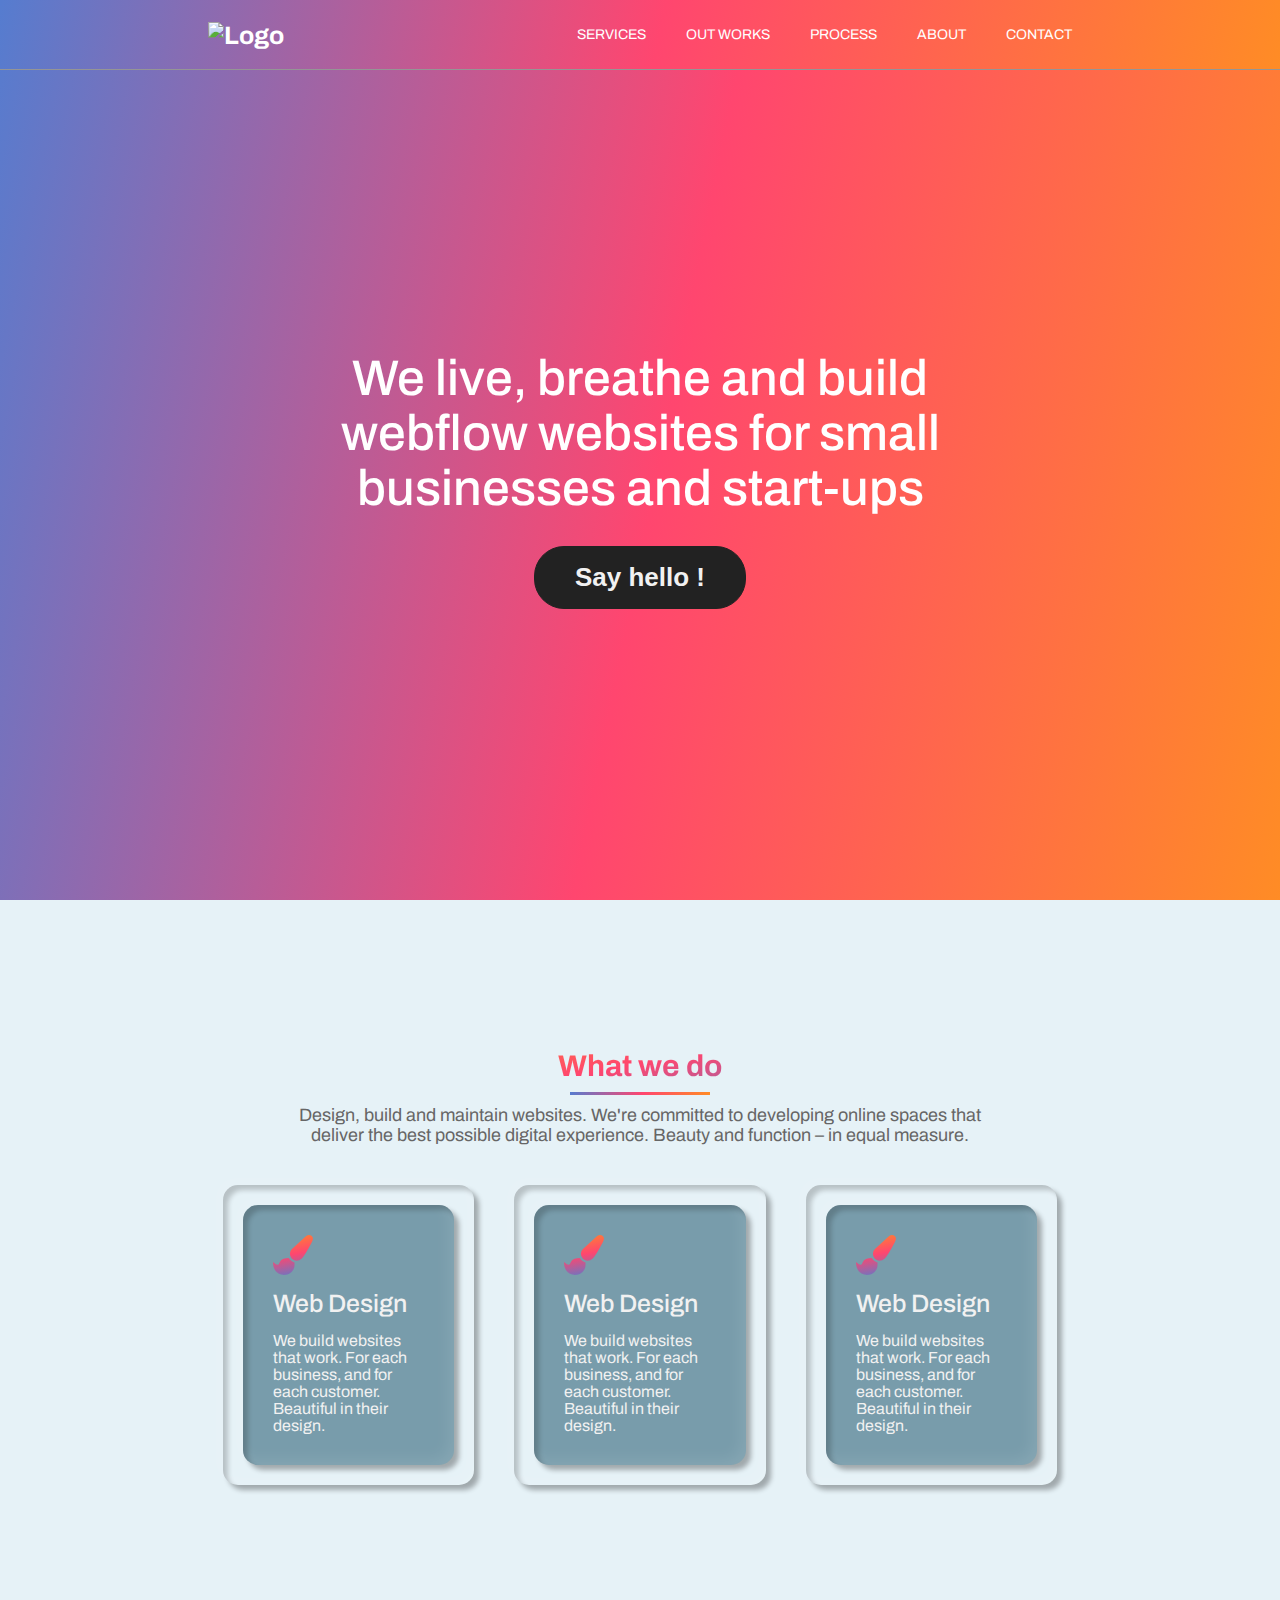
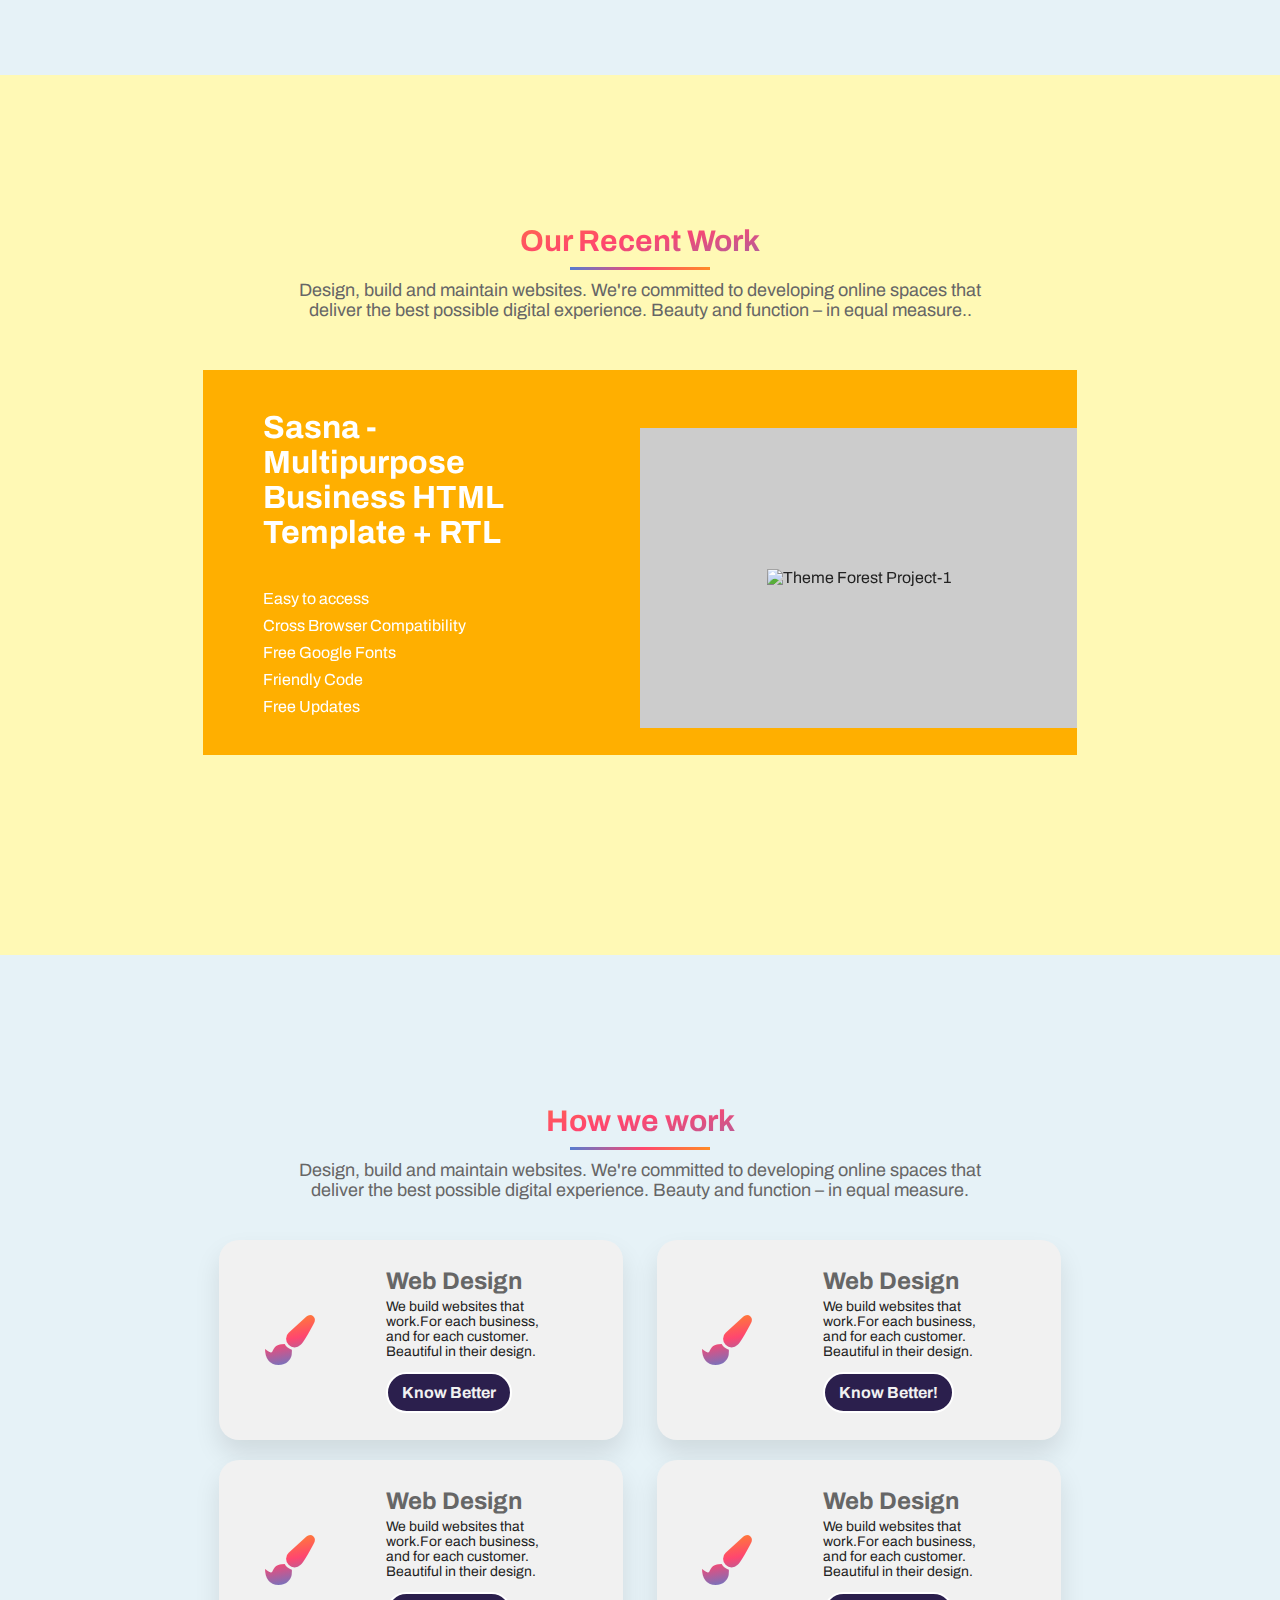
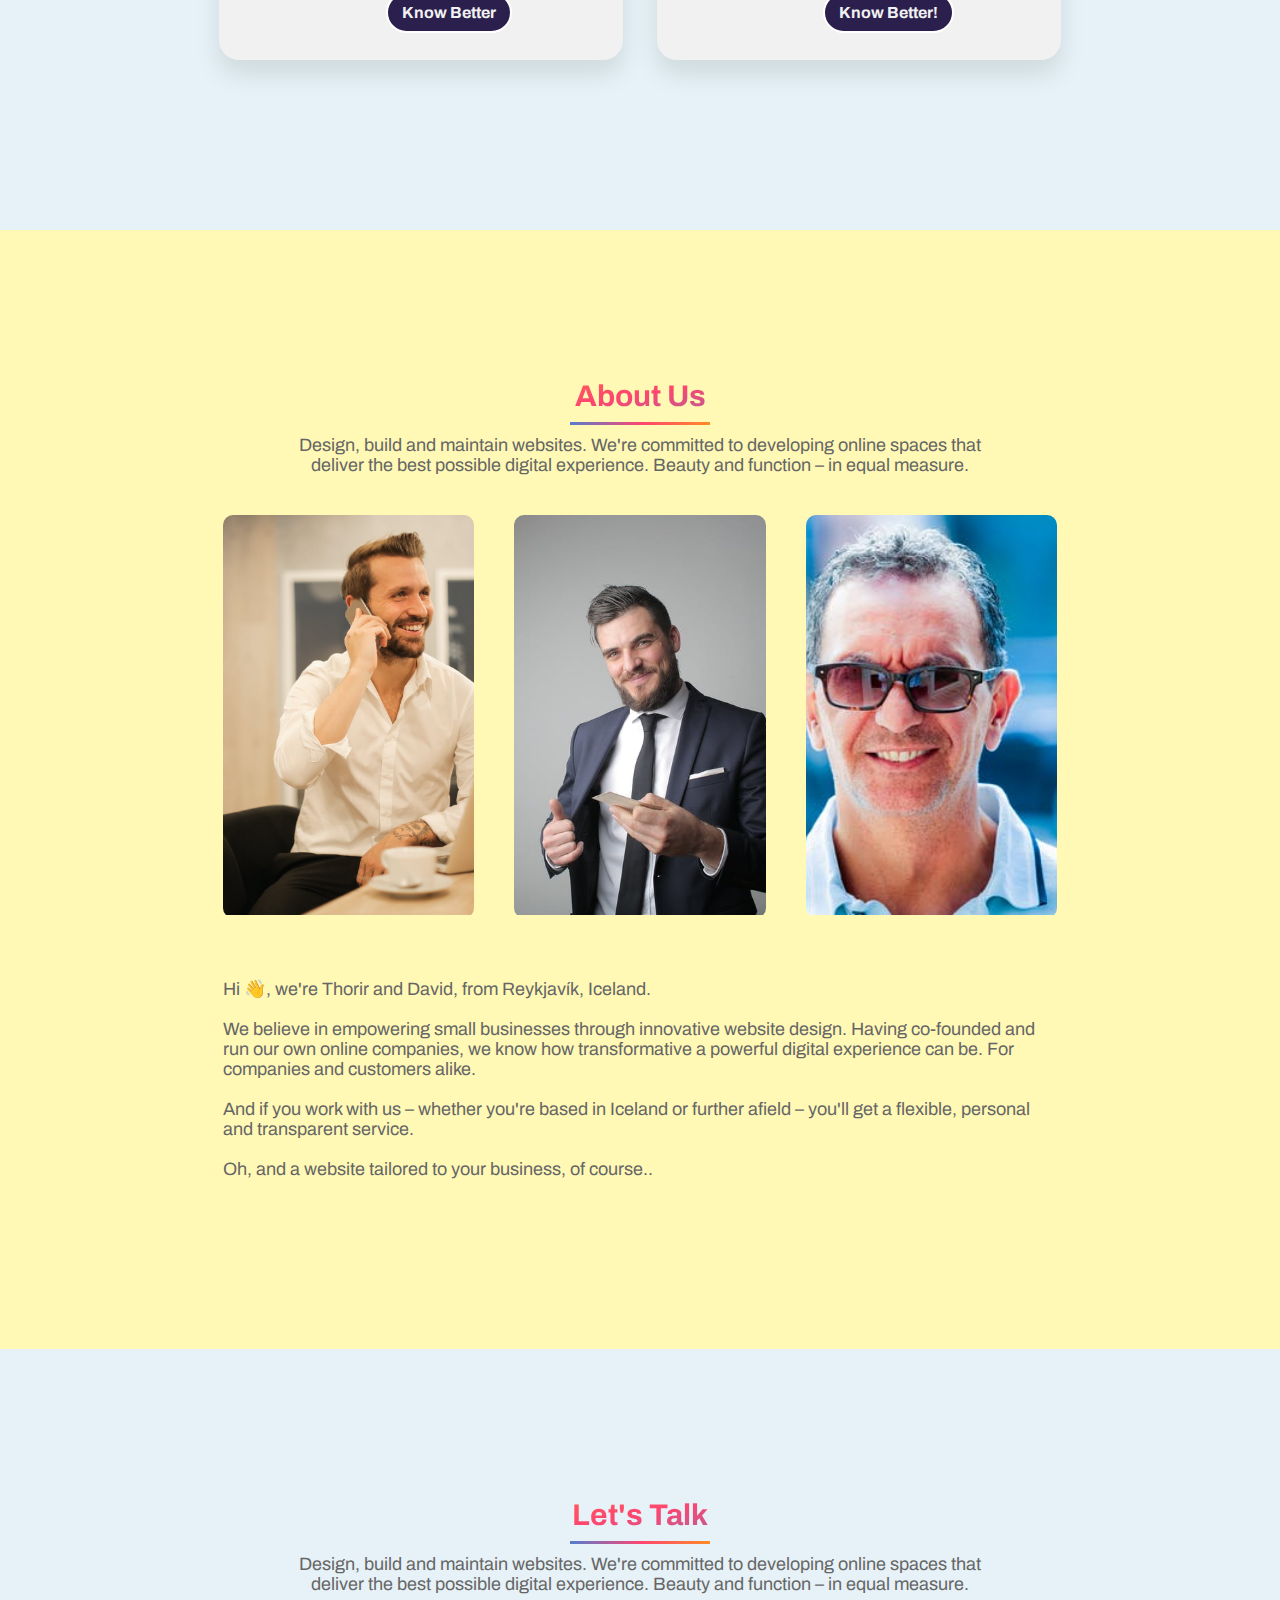
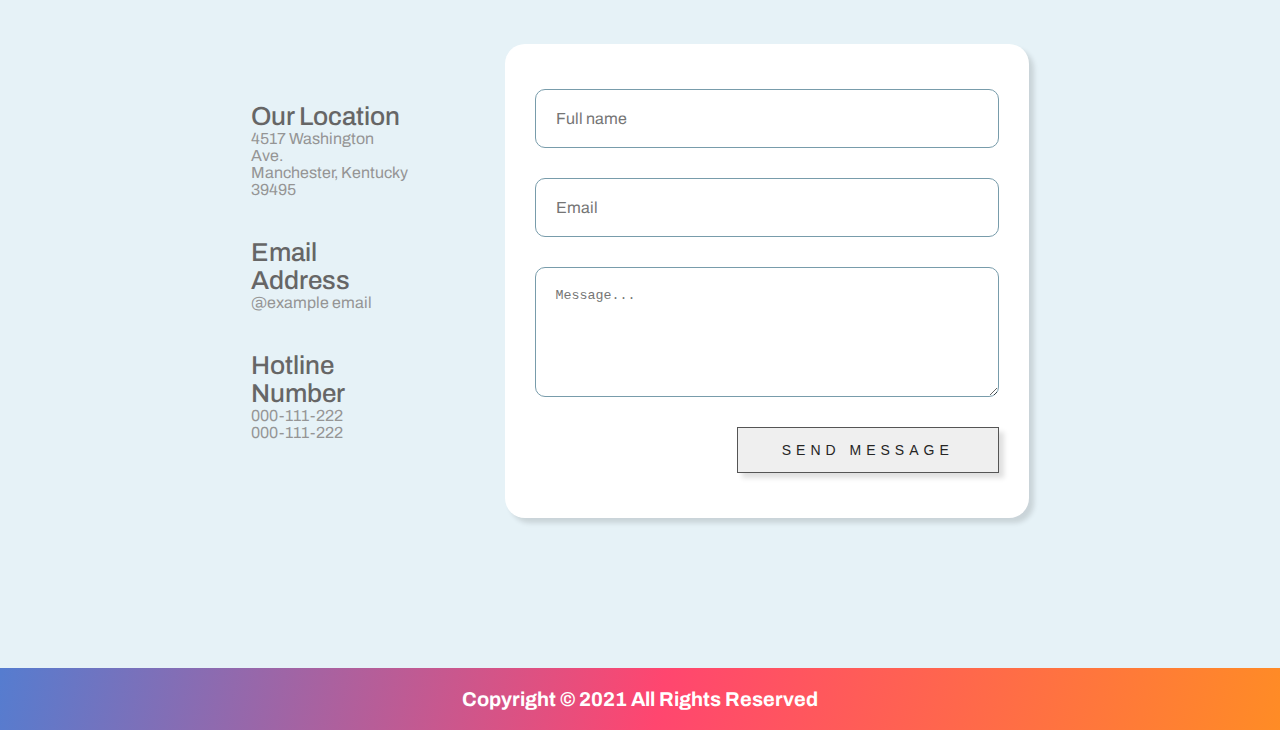
==== start_up_project/index.html @ 763368a9 "Add files via upload" ====
<!DOCTYPE html>
<html lang="eng">
    <head>
        <meta charset="UTF-8" />
        <meta name="viewport" content="width-device-width, initial-scale=1.0"/>
        <meta http-equiv="X-UA-Compatible" content="ie=edge">
        <title>Theme Forest Home</title>
        
        <!--Font Awesome Link-->
        <link rel="stylesheet" href="https://stackpath.bootstrapcdn.com/font-awesome/4.7.0/css/font-awesome.min.css">
        
        <!-- Carousel -->
        <link rel="stylesheet" href="assets/css/glide.core.min.css">
        <link rel="stylesheet" href="assets/css/glide.theme.min.css">
        
        <!--Custom StyleSheet-->
        <link rel="stylesheet" href="assets/css/style.css">
    </head>
    <body>
          <!--header-->
        <header class="header" id="header">
            <!--Navigation-->
            <div class="navigation" id="navigation">
                <div class="container">
                    <nav class="nav">
                        <div class="nav__hamburger">
                            <i class="fa fa-bars"></i>
                        </div>

                        <div class="nav__logo">
                            <a href="#" class="scroll-link">
                            <img src="" alt="Logo"></a>
                        </div>

                        <div class="nav__menu">
                            <div class="menu__top">
                                <span class="nav__category"><a href="#"><img src="" alt="Logo"></a></span>
                                <a href="#" class="close__toggle">
                                    <i class="fa fa-times"></i>
                                </a>
                            </div>
                            <ul class="nav__list">
                                <li class="nav__item">
                                    <a class="nav__link scroll-link" href="#">Services</a>
                                </li>
                                <li class="nav__item">
                                    <a class="nav__link scroll-link" href="#">Out Works</a>
                                </li>
                                <li class="nav__item">
                                    <a class="nav__link scroll-link" href="#">Process</a>
                                </li>
                                <li class="nav__item">
                                    <a class="nav__link scroll-link" href="#">About</a>
                                </li>
                                <li class="nav__item">
                                    <a class="nav__link scroll-link" href="#">Contact</a>
                                </li>
                            </ul>
                        </div>
                    </nav>
                </div>
            </div>

            <!--Hero-->
            <div class="hero__content">
                <h1>We live, breathe and build webflow websites for small businesses and start-ups</h1>
                <a href="#"><button class="hero__btn">Say hello !</button></a>
            </div>
        </header>
        <!--End Header-->

        <!--main-->
        <main id="main">
            <!--Courses-->
            <section id ="course" class="course">
                <div class="container">
                    <div class="content">
                        <h1>What we  do</h1>
                        <hr>
                        <p>Design, build and maintain websites. We're committed to developing online 
                        spaces that deliver the best possible digital experience. Beauty and function
                        – in equal measure.</p>
                    </div>
                    <div class="course__card">
                        <div class="card__area">
                            <div class="box">
                                <div class="box__content">
                                    <i class="fa fa-paint-brush"></i>
                                    <h2>Web Design</h2>
                                    <p>We build websites that work. For each business, and for each customer. 
                                    Beautiful in their design.</p>
                                </div>
                            </div>
                        </div>
                        
                        <div class="card__area">
                            <div class="box">
                                <div class="box__content">
                                    <i class="fa fa-paint-brush"></i>
                                    <h2>Web Design</h2>
                                    <p>We build websites that work. For each business, and for each customer. 
                                    Beautiful in their design.</p>
                                </div>
                            </div>
                        </div>
 
                        <div class="card__area">
                            <div class="box">
                                <div class="box__content">
                                    <i class="fa fa-paint-brush"></i>
                                    <h2>Web Design</h2>
                                    <p>We build websites that work. For each business, and for each customer. 
                                    Beautiful in their design.</p>
                                </div>
                            </div>
                        </div>
                    </div>
                </div>
            </section>
            <!--End Courses Section-->

            <!-- Projects -->
            <section id="project" class="project">
                <div class="container">
                    <div class="content">
                        <h1>Our Recent Work</h1>
                        <hr>
                        <p>Design, build and maintain websites. 
                            We're committed to developing online spaces that deliver 
                            the best possible digital experience. Beauty and function 
                            – in equal measure..</p>
                    </div>
                    <div class="glide" id="glide_1">
                        <div class="glide__track" data-glide-el="track">
                            <ul class="glide__slides">
                                <li class="glide__slide" style="background-color: #FFAF00;">
                                    <div class="project__center">
                                        <div class="project__left">
                                            <h1 class="">Sasna - Multipurpose Business HTML Template + RTL</h1>
                                            <ul>
                                                <li>Easy to access</li>
                                                <li> Cross Browser Compatibility</li>
                                                <li> Free Google Fonts</li>
                                                <li>Friendly Code</li>
                                                <li> Free Updates</li>
                                            </ul>
                                        </div>
                                        <div class="project__right">
                                            <div class="project__img-container">
                                                <img class="banner_01" src="" alt="Theme Forest Project-1"/>
                                            </div>
                                        </div>
                                    </div>
                                </li>
                                <li class="glide__slide" style="background-color: #523a0f;">
                                    <div class="project__center">
                                        <div class="project__left">
                                            <h1 class="">Sasna - Multipurpose Business HTML Template + RTL</h1>
                                            <ul>
                                                <li>Easy to access</li>
                                                <li> Cross Browser Compatibility</li>
                                                <li> Free Google Fonts</li>
                                                <li>Friendly Code</li>
                                                <li> Free Updates</li>
                                            </ul>
                                        </div>
                                        <div class="project__right">
                                            <img class="banner_02" src="" alt="Theme Forest Project-2" />
                                        </div>
                                    </div>
                                </li>
                                <li class="glide__slide" style="background-color: #de5e37;">
                                    <div class="project__center">
                                        <div class="project__left">
                                            <h1 class="">Sasna - Multipurpose Business HTML Template + RTL</h1>
                                            <ul>
                                                <li>Easy to access</li>
                                                <li> Cross Browser Compatibility</li>
                                                <li> Free Google Fonts</li>
                                                <li>Friendly Code</li>
                                                <li> Free Updates</li>
                                            </ul>
                                        </div>
                                        <div class="project__right">
                                            <img class="banner_02" src="" alt="Theme Forest Project-3" />
                                        </div>
                                    </div>
                                </li>
                                <li class="glide__slide" style="background-color: #5c5000;">
                                    <div class="project__center">
                                        <div class="project__left">
                                            <h1 class="">Sasna - Multipurpose Business HTML Template + RTL</h1>
                                            <ul>
                                                <li>Easy to access</li>
                                                <li> Cross Browser Compatibility</li>
                                                <li> Free Google Fonts</li>
                                                <li>Friendly Code</li>
                                                <li> Free Updates</li>
                                            </ul>
                                        </div>
                                        <div class="project__right">
                                            <img class="banner_02" src="" alt="Theme Forest Project-4" />
                                        </div>
                                    </div>
                                </li>
                            </ul>
                        </div>
                  
                  
                        <!--Arrows-->
                        <div class="glide__arrows" data-glide-el="controls">
                            <button class="glide__arrow glide__arrow--left" data-glide-dir="<">
                                <svg xmlns="http://www.w3.org/2000/svg" class="prev" width="56.898" height="91" 
                                viewBox="0 0 56.898 91"><path d="M45.5,0,91,56.9,48.452,24.068,0,56.9Z"
                                transform="translate(0 91) rotate(-90)" fill="#fff"/></svg>
                            </button>
                            <button class="glide__arrow glide__arrow--right" data-glide-dir=">">
                                <svg xmlns="http://www.w3.org/2000/svg" class="next" width="56.898" height="91" 
                                viewBox="0 0 56.898 91"><path d="M45.5,0,91,56.9,48.452,24.068,0,56.9Z"
                                transform="translate(56.898) rotate(90)" fill="#fff"/></svg>
                            </button>
                        </div>
                    </div>
                </div>
            </section>
            <!--End Projects Section-->
            
            <!-- Working Process -->
            <section id="process" class="process">
                <div class="container">
                    <div class="content">
                        <h1>How we work</h1>
                        <hr>
                        <p>Design, build and maintain websites. We're committed to developing online 
                            spaces that deliver the best possible digital experience. Beauty and function
                            – in equal measure.</p>
                    </div>
                    <div class="process__detail">
                        <div class="process__container">
                            <div class="process__box">
                                <div class="process__logo">
                                    <i class="fa fa-paint-brush"></i>
                                </div>
                                <div class="process__content">
                                    <h2>Web Design</h2>
                                    <p>We build websites that work.For each business,<br>and for each customer.<br>
                                    Beautiful in their design.</p>
                                    <a href="#">Know Better</a>
                                </div>
                            </div>

                            <div class="process__box">
                                <div class="process__logo">
                                    <i class="fa fa-paint-brush"></i>
                                </div>
                                <div class="process__content">
                                    <h2>Web Design</h2>
                                    <p>We build websites that work.For each business,<br>and for each customer.<br> 
                                    Beautiful in their design.</p>
                                    <a href="#">Know Better!</a>
                                </div>
                            </div>
                        </div>

                        <div class="process__container">
                            <div class="process__box">
                                <div class="process__logo">
                                    <i class="fa fa-paint-brush"></i>
                                </div>
                                <div class="process__content">
                                    <h2>Web Design</h2>
                                    <p>We build websites that work.For each business,<br>and for each customer.<br>
                                    Beautiful in their design.</p>
                                    <a href="#">Know Better</a>
                                </div>
                            </div>

                            <div class="process__box">
                                <div class="process__logo">
                                    <i class="fa fa-paint-brush"></i>
                                </div>
                                <div class="process__content">
                                    <h2>Web Design</h2>
                                    <p>We build websites that work.For each business,<br>and for each customer.<br> 
                                    Beautiful in their design.</p>
                                    <a href="#">Know Better!</a>
                                </div>
                            </div>
                        </div>
                    </div>
                </div>
            </section>
            <!--Work Process Section-->


            <!-- Employees -->
            <section id="employee" class="employee">
                <div class="container">
                    <div class="content">
                        <h1>About Us</h1>
                        <hr>
                        <p>Design, build and maintain websites.
                        We're committed to developing online spaces that deliver 
                        the best possible digital experience. Beauty and function – 
                        in equal measure.</p>
                    </div>
                    <div class="employee__detail">
                        <div class="employee__bio">
                            <img src="assets/images/st-1.jpg">
                            <div class="layer">
                                <div class="employee__detail">
                                    <h3>Thorir Runarsson</h3>
                                    <p>UI/UX Designer</p>
                                </div>
                            </div>
                        </div>
                        <div class="employee__bio">
                            <img src="assets/images/st-2.jpg">
                            <div class="layer">
                                <div class="employee__detail">
                                   <h3>Thorir Runarsson</h3>
                                   <p>Developer</p>
                                </div>
                            </div>
                        </div>
                        <div class="employee__bio">
                            <img src="assets/images/st-3.jpg">
                            <div class="layer">
                                <div class="employee__detail">
                                    <h3>Thorir Runarsson</h3>
                                    <p>UI/UX Designer</p>
                                </div>
                            </div>
                        </div>
                    </div>
                    <div class="employee__testimonial">
                        <p>Hi 👋, we're Thorir and David, from Reykjavík, Iceland.</p>
                        <p> We believe in empowering small businesses through innovative website design. 
                            Having co-founded and run our own online companies, we know how transformative 
                            a powerful digital experience can be. For companies and customers alike.</p>
                        <p>And if you work with us – whether you're based in Iceland or further afield – you'll 
                            get a flexible, personal and transparent service.</p>
                        <p>Oh, and a website tailored to your business, of course..</p>
                    </div>
                </div>
            </section>
            <!--End Employees Section-->

            <!--Contact Form-->
            <section id="contact" class="contact">
                <div class="container">
                    <div class="content">
                        <h1>Let's Talk</h1>
                        <hr>
                        <p>Design, build and maintain websites. We're committed to developing online 
                            spaces that deliver the best possible digital experience. Beauty and function 
                            – in equal measure.
                        </p>
                    </div>
                    <div class="contact__process">
                        <div class="left__column">
                            <div class="contact__address">
                                <h1>Our Location</h1>
                                <p>4517 Washington Ave.<br>Manchester, Kentucky 39495</p>
                            </div>

                            <div class="contact__address">
                                <h1>Email Address</h1>
                                <p>@example email</p>
                            </div>

                            <div class="contact__address">
                                <h1>Hotline Number</h1>
                                <p>000-111-222</p>
                                <p>000-111-222</p>
                            </div>
                        </div>

                        <div class="right__column">
                            <form>
                                <div class="input__field">
                                    <input type ="text" class="input" placeholder="Full name" max-length="32">
                                </div>
                                <div class="input__field">
                                    <input type ="email" class="input" placeholder="Email" max-length="32">
                                </div>
                                <div class="input__field">
                                    <textarea class="text__area" placeholder="Message..."></textarea>
                                </div>
                                <div class="msg__button">
                                    <a href="#"><button class="btn">Send Message</button></a>
                                </div>
                            </form>
                        </div>
                    </div>
                </div>
            </section>
            <!--End Contact Form Section-->
        </main>
        <!--End Main Area-->


        <!--Footer-->
        <footer class="footer" id ="footer">
            <div class="footer__content">
                <h2>Copyright © 2021 All Rights Reserved</h2>
            </div>
        </footer>
        
        <!-- Glide Carousel Script -->
        <script src="https://cdnjs.cloudflare.com/ajax/libs/Glide.js/3.4.1/glide.min.js"></script>
        <script src="assets/js/glide.min.js"></script>
        
        <!-- Animate On Scroll -->
        <script src="https://unpkg.com/aos@2.3.1/dist/aos.js"></script>
        
        <!--Script-->
        <script src="assets/js/main.js"></script>
    </body>
</html>
---- start_up_project/assets/css/style.css ----
/*Google Fonts*/
@import url('https://fonts.googleapis.com/css2?family=Archivo:wght@300;400;500;700&display=swap');

/*
======================
Reset
======================
*/
:root{
    --primaryColor: #f1f1f1;
    --black:#222;
    --black2:#555;
    --black3:#252525;
    --black4:#000;
    --balck5:#212529;
    --orange:#eb0028;
    --white:#fff;
    --yellow2: #fff9b5;
    --grey:#959595;
    --grey2:#666;
    --grey3:#ccc;
    --secondaryColor:#2b1f4d;
    --yellow:#ffcc00;
    --yellow3:#FFAF00;
    --green:#59b210;
    --sky:#e6f2f7;
    --sky2:#789cab;    
}

*{
    margin:0;
    padding:0;
    box-sizing:inherit;
}

html{
    font-size:62.5%;
    box-sizing:border-box;
    scroll-behavior: smooth;
}

body,input{
    font-size: 1.6rem;
    font-weight:400;
    font-family: 'Archivo', sans-serif;
    color:var(--black);
}

ul{
    list-style: none;;
}

a{
    text-decoration:none;
}

img{
    max-width:100%;
}

h3,h4{
    font-weight:500;
}

hr{
    width:20%;
    height:.3rem;
    margin:auto;
    background:linear-gradient(101.28deg, #0596FD -24.47%, #FF466F 51.55%, #FFAF00 124.47%);
    border:none; 
}

.content{
    max-width:80%;
    margin: 0 auto;
    text-align:center;
}

.content h1{
    font-size:3rem;
    background:-webkit-linear-gradient(101.28deg, #0596FD -24.47%, #FF466F 51.55%, #FFAF00 124.47%);
    -webkit-background-clip: text;
    -webkit-text-fill-color: transparent;
    margin-bottom: 1rem;
}

.content p{
    font-size: 1.8rem;
    color:var(--grey2);
    margin-top: 1rem;
}


/*header*/
.header{
    position:relative; 
    min-height: 100vh; 
    background: linear-gradient(101.28deg, #0596FD -24.47%, #FF466F 51.55%, #FFAF00 124.47%);  
}

.container{
    max-width:70%;
    margin:0 auto;  
}


/*
======================
Navigation
======================
*/

.navigation{
    position:relative;
    height:7rem;
    border-bottom: 1px solid var(--grey);
    background: linear-gradient(101.28deg, #0596FD -24.47%, #FF466F 51.55%, #FFAF00 124.47%); 
    z-index:2;
}

.nav{
    display:flex;
    align-items: center;
    justify-content: space-between;
    height:7rem;
}

.nav__logo a{
    font-size: 2.5rem;
    color: var(--white);
    padding: 1.6rem;
    font-weight: 700;
}

.nav__hamburger{
    display:none;
    cursor:pointer;
}

.nav__hamburger .fa{
    font-size:2.3rem;
    color:var(--white);
}

.menu__top{
    display:none;
}

.nav__menu{
    padding:1.6rem;
}

.nav__list{
    display:flex;
    align-items: center;
    height:100%;
    width:100%;
}

.nav__item:not(:last-child){
    margin-right:4rem;
}

.nav__list .nav__link:link,
.nav__list .nav__link:visited{
    display:inline-block;
    font-size:1.4rem;
    text-transform: uppercase;
    color:var(--white);
    transition:color .3s ease-in-out;
}

.nav__list .nav__link::after{
    content:"";
    width:0%;
    height:3px;
    margin:auto;
    display: block;
    background:var(--white);
    transition:0.5s;
}

.nav__list .nav__link:hover::after{
    width: 100%;
}

/*for sticky navigation*/
.sticky {
    position: fixed;
    top: 0;
    width: 100%;
}


/*
======================
Navigation Media Query
======================
*/

@media(max-width:768px){
    
    .nav__menu{
        position:fixed;
        top: 0;
        left: -30rem;
        width: 0;
        background: linear-gradient(101.28deg, #0596FD -24.47%, #FF466F 51.55%, #FFAF00 124.47%);
        z-index: 2;
        height: 100%;
        transition: all 0.5s;
    }

    .nav__menu .open {
        left: 0rem;
        width: 30rem;
        z-index:2;
    }

    .nav__hamburger{
        display:block;
    }

    .menu__top{
        display: flex;
        align-items: center;
        justify-content: space-between;
        background-color: linear-gradient(101.28deg, #0596FD -24.47%, #FF466F 51.55%, #FFAF00 124.47%);
        padding: 1.8rem 1rem;
    }

    .menu__top .fa {
        font-size:1.6rem;
        fill: var(--primaryColor);
    }

    .nav__category a {
        color: var(--white);
        font-size: 2.3rem;
        font-weight: 700;
    }
    
    .nav__list {
        flex-direction: column;
        align-items: start;
        padding: 1rem 1rem;
    }
    
    .nav__item:not(:last-child) {
        margin-right: 0;
    }
    
    .nav__item {
        width: 100%;
    }
    
    .nav__list .nav__link:link,
    .nav__list .nav__link:visited {
        padding: 1.6rem 0;
        width: 100%;
        border-bottom:2px solid var(--grey2);
    }

    .nav__list .nav__link:hover::after{
        display:none;
    }

    .nav__list .nav__link:hover{
        color:var(--grey3);
    }
    
    body.active::before {
        content: "";
        position: fixed;
        top: 0;
        left: 0;
        width: 100%;
        height: 110%;
        background: var(--black) none no-repeat 0 0;
        opacity: 0.7;
        z-index: 2;
        transition: 0.8s;
    }    
}

@media(max-width:568px){
    .nav__icons .icon__item .fa{
        font-size:1.4rem;
    }

    .nav__icons .icon__item {
        padding:0.4rem;
    }
}


/*
======================
Hero
======================
*/

.hero__content{
    max-width: 70%;
    padding-top:6rem;
    text-align:center;
    position:absolute;
    top:50%;
    left:50%;
    transform: translate(-50%,-50%);
      
}

.hero__content h1{
    font-size:5rem;
    font-weight: 500;
    color:var(--white);
}

.hero__btn {
    display: inline-block;
    font-weight: 700;
    font-size: 2.6rem;
    background-color: var(--black);
    color: var(--primaryColor);
    cursor: pointer;
    margin-top: 3rem;
    padding: 1.5rem 4rem;
    border: 1px solid var(--black);
    border-radius:3rem;
    transition: all 0.3s ease-in-out;   
}

.hero__btn:focus {
    outline: none;
}

.hero__btn:hover {
    background: transparent;
    color: var(--black);
}

/*
======================
Hero Media Query
======================
*/
@media (max-width: 999px){
    .hero__content {
        font-size:4rem;
        font-weight: 400;
    }
}

@media(max-width:568px){
    .hero__content h1{
        font-size:3rem;
    }

    .hero__btn {
        font-weight: 500;
        font-size: 1.6rem;
        padding: 1rem 2rem; 
    }
}


/*
======================
Course
======================
*/
.section{
    padding:0;
}

.course{
    max-width:100%;
    height:auto;
    background-color:var(--sky);
    padding:15rem 1.6rem;
}



.course__card{
    display: flex;
    align-items: center;
    justify-content: space-between;
    padding: 2rem 0;
}

.card__area{
    padding:2rem;
}
.course__card .box{
    height:300px;
    box-shadow: inset 5px 5px 5px rgba(0,0,0,0.2),
                inset -5px -5px 15px rgba(255,255,255,0.1),
                5px 5px 5px rgba(0,0,0,0.3),
                -5px -5px 15px rgba(255,255,255,0.1);
    border-radius:1.5rem;
    transition:.5s;
    padding:2rem;
    cursor:pointer;
}


.course__card .box .box__content{
    height:260px;
    box-shadow: inset 5px 5px 5px rgba(0,0,0,0.2),
                inset -5px -5px 15px rgba(255,255,255,0.1),
                5px 5px 5px rgba(0,0,0,0.3),
                -5px -5px 15px rgba(255,255,255,0.1);
                border-radius:1.5rem;
    transition:.5s;
    padding:3rem;
    background-color: var(--sky2);
}

.course__card .box__content:hover{
    transform:translateY(-2rem);
}

.course__card .box .box__content .fa{
    font-size:4rem;
    background: -webkit-linear-gradient(101.28deg, #0596FD -24.47%, #FF466F 51.55%, #FFAF00 124.47%);
    -webkit-background-clip: text;
	-webkit-text-fill-color: transparent;
    margin-bottom:1.5rem;
}

.course__card .box .box__content h2{
    font-weight:500;
    font-size:2.5rem;
    color:var(--primaryColor);
    transition:0.5s;
}

.course__card .box .box__content p{
    font-size:1.6rem;
    color:var(--primaryColor);
    margin-top:1.5rem;
}


/*
======================
Course Media Query
======================
*/
@media (max-width: 999px){
    .course__card{
        flex-direction:column;
    }
}

@media (max-width: 568px){
    .course__card .box .box__content .fa{
        font-size:2rem;
    }

    .course__card .box .box__content h2{
        font-size:1.6rem;
    }

    .course__card .box .box__content p{
        font-size:1.4rem;
    }
}


/*
======================
Project
======================
*/
.project{
    width:100%;
    height:auto;
    background-color: var(--yellow2);
    padding:15rem 1.6rem;
}
.project .glide__slides {
    width: 100%;
    height:auto;
    margin:5rem 0;
}

.project .glide__arrow {
    padding: 1.5rem 1.7rem;
    opacity: 0;
    border: none;
    background-color:transparent;
    transition: all 0.5s ease-in-out 0.2s;
}

.glide__arrow:hover {
    background-color: var(--black);
}

.glide__arrow--left {
    left: 20rem;
}

.glide__arrow--right {
    position: absolute;
    right: 20rem;
}

.project:hover .glide__arrow {
    opacity: 1;
}

.project:hover .glide__arrow--left {
    left: 23rem;
}

.project:hover .glide__arrow--right {
    right: 23rem;
}

.project .glide__arrow svg {
    height: 1.8rem;
    width: 1.8rem;
    fill: var(--primaryColor);
}

.project .glide__arrow {
    border-radius: 50%;
}

.project__center {
    display: flex;
    align-items: center;
    justify-content: center;
    position: relative;
    width:100%;
    margin: 0 auto;
    padding-top: 3rem;
}

.project__left {
    padding: 0 6rem;
    flex: 0 0 50%;
}

.project__left h1 {
    margin: 1rem 0;
    color:var(--white);
}

.project__left ul {
    margin: 4rem 0;
}

.project__left ul li{
    margin-top:1rem;
    color:var(--white);
}

.project__right {
    flex: 0 0 50%;
    position: relative;
    text-align: center;
    height:300px;
    width:240px;
    background-color: var(--grey3);
    justify-content: center;
    align-items: center;
    display:flex;
}


/*
======================
Project Media Query
======================
*/

@media (max-width: 999px) {
    .project__center {
        flex-direction: column;
        text-align: center;
        height:90rem;
    }
  
    .project__right {
        top: 50%;
        position: absolute;
    }
  
    .project__left {
        position: absolute;
        padding: 0 1rem;
        top: 20%;
    }
  
    .project__right img{
        width: 55%;
    }

    .project .glide__arrows {
        display: none;
    }    
}
  
@media (max-width: 567px) {
    .project__center{
        height:50rem;
    }
    .project__right {
        display: none;  
    }    
}




/*
======================
Working Process
======================
*/

.process{
    width:100%;
    height:auto;
    background-color: var(--sky);
    padding:15rem 1.6rem;
}

.process__detail{
    padding:2rem 0;
}
.process__container{
    width:100%;
    height:100%;
    padding:0 1.6rem;
    display:flex;
    align-items: center;
    justify-content: space-between;
}

.process__box{
    display:flex;
    align-items: center;
    justify-content: space-around;
    padding:1rem;
    flex:0 0 48%;
    height:20rem;
    border-radius: 2rem;
    margin-top: 2rem;
    background-color: var(--primaryColor);
    cursor: pointer;
    box-shadow: 0 14px 26px rgba(0,0,0,0.1);
    transition: all 0.3s ease-out;
}

.process__box:not(:last-child){
    margin-right: 1.6rem;
}

.process__box:hover{
    transform: translateY(-5px) scale(1.005) translateZ(0);
    box-shadow: 0 24px 36px rgba(0,0,0,0.11),
      0 24px 46px var(--box-shadow-color);
    background-color: var(--secondaryColor);
}

.process__box:hover p,
.process__box:hover h2{
    color:var(--white);
}

.process__logo .fa{
    font-size:5rem;
    background: -webkit-linear-gradient(101.28deg, #0596FD -24.47%, #FF466F 51.55%, #FFAF00 124.47%);
    -webkit-background-clip: text;
	-webkit-text-fill-color: transparent;
}

.process__content{
    flex:0 0 50%;
}

.process__content h2 {
    color: var(--grey2);
}
  
.process__content p {
    margin-top: 0.5rem;
    font-size:1.4rem;
}

.process__content a:link,
.process__content a:visited {
    font-weight: 700;
    display: inline-block;
    padding: 1rem 1.4rem;
    margin-top: 1.3rem;
    border-radius: 3rem;
    border: 2px solid var(--white);
    color: var(--primaryColor);
    background-color: var(--secondaryColor);
    transition: all 0.3s ease-in-out;
}

.process__content a:hover {
    background-color: var(--white);
    color: var(--black2);
}


/*
======================
Working Process Media Query
======================
*/

@media (max-width: 999px){

    .process__container{
        width:80%;
        margin:0 auto;
        padding: 3rem;
        flex-direction: column;
        height:65rem;
    }
    
    .process__box{
        width:100%;
        margin-bottom:2rem;
    }

    .process__box:not(:last-child){
        margin-right: 0rem;
    }
}

@media (max-width:568px){
    .process{
        margin:0;
        position: relative;
    }

    .process__container{
        width: 100%;
        margin:auto;
        text-align: center;
        flex-direction: column;
        justify-content: space-around;
    }

    .process__box{
        justify-content: space-around;
        height:15rem;
    }
     
    .process__content{
        flex:0 0 60%;
    }

    .process__content h2{
        flex:0 0 60%;
        font-size: 1.6rem;
    }

    .process__content p{
        font-size:1.2rem;
    }

    .process__content a:link,
    .process__content a:visited {
       font-weight: 500;
       font-size:1.2rem;
       padding:.3rem .8rem;
    }
}


/*
======================
Testimonial
======================
*/

.employee{
    width:100%;
    height:auto;
    background-color: var(--yellow2);
    padding:15rem 1.6rem;
}

.employee__detail{
    display:flex;
    padding-top:2rem;
}
.employee__bio{
    flex-basis:32%;
    border-radius: 1rem;
    margin-bottom: 3rem;
    position:relative;
    overflow:hidden;
    margin:2rem;
}

.employee__bio img{
    width:100%;
    height:400px;
    object-fit: cover;
}

.layer{
    background:transparent;
    height:100%;
    width:100%;
    position:absolute;
    top:0;
    left:0;
    transition: 0.5s;
}

.layer:hover{
    background-color:rgba(226,0,0,0.7) ;
}

.layer .employee__detail{
    width:100%;
    font-weight:500;
    color:var(--white);
    font-size: 2rem;
    position: absolute;
    bottom:0;
    left:55%;
    transform:translate(-50%,-50%);
    display:block;
    opacity: 0;
    transition: 0.5s;;
}

.layer:hover .employee__detail{
    bottom:40%;
    opacity:1;
}

.employee__testimonial{
    padding:2rem 2rem;
}

.employee__testimonial p{
    font-size: 1.8rem;
    color:var(--grey2);
    padding-top:2rem;
}


/*
======================
Employee Media Query
======================
*/

@media (max-width: 999px){
    .employee__detail{
        flex-direction:column;
    }

    .employee__testimonial p{
        text-align: justify;
    }
}

@media (max-width: 568px){
    .employee__bio img{
        height:250px;
    }

    .employee__testimonial p{
        text-align: justify;
        font-size:1.2rem;
    }
}



/*
======================
Contact
======================
*/

.contact{
    width:100%;
    height:auto;
    background-color: var(--sky);
    padding:15rem 1.6rem;
}

.contact__process{
    display:flex;
    justify-content: space-around;
    align-items: center;
    padding-top: 5rem;
    width:100%;
}

.contact__process .left__column{
    width:18%;
    margin-bottom:2rem;

}

.contact__process .left__column .contact__address{
    padding:2rem 0;
}

.contact__process .left__column .contact__address h1{
    font-size: 2.6rem;
    font-weight: 500;
    color:var(--grey2);
}

.contact__process .left__column .contact__address p{
    font-size:1.6rem;
    color:var(--grey);
}

.contact__process .right__column{
    width:60%;
    height:400;
    padding:3rem;
    box-shadow: 5px 5px 5px rgba(0, 0, 0, .125);
    border-radius: 2rem;;
    background-color: var(--white);
}

.contact__process .right__column .input__field{
    margin-bottom: 1.5rem;
    display:flex;
    align-items: center;
}

.right__column .input__field input{
    width:100%;
    padding:2rem;
    margin-top:1.5rem;
    border-radius: 1rem;
    outline:none;
    border:1px solid var(--sky2);
    transition:all .3s ease;
}


.right__column .input__field .text__area{
    width:100%;
    height:13rem;
    padding:2rem;
    margin-top:1.5rem;
    border-radius: 1rem;
    outline:none;
    border:1px solid var(--sky2);
    transition:all .3s ease;
}

.msg__button{
    margin:1.5rem 0;
    float:right;
}

.btn {		
	position: relative;	
	padding: 1.4rem 4.4rem;
	font-size: 1.4rem;
	color: var(--black3);
	letter-spacing: .5rem;
	text-transform: uppercase;
	cursor: pointer;
	user-select: none;
    border:1px solid var(--black2);
    box-shadow: 5px 5px 5px rgba(0, 0, 0, .125);
    transition: all .5s ease-in-out;
}

.btn:hover{
    background:linear-gradient(101.28deg, #0596FD -24.47%, #FF466F 51.55%, #FFAF00 124.47%);
    color:var(--black4);
}






/*
======================
Contact Media Query
======================
*/

@media (max-width: 999px){
    .contact__process .left__column .contact__address h1{
        font-size:2rem;
    }

    .msg__button{
        float:left;
    }
}

@media (max-width: 568px){
    .contact__process{
        flex-direction: column;
        text-align: center;
    }

    .contact__process .left__column{
        width:60%;
    }

    .contact__process .right__column{
        width:100%;
    }

    .btn {
        padding:1rem 1rem;
    }
}


/*
======================
Footer
======================
*/

.footer{
    width:100%;
    height:auto;
    background:linear-gradient(101.28deg, #0596FD -24.47%, #FF466F 51.55%, #FFAF00 124.47%);
}

.footer .footer__content{
    text-align: center;
    padding:2rem 0;
}

.footer .footer__content h2{
    color:var(--white);
    font-size:2rem;
}


/*
======================
Footer Media Query
======================
*/

@media (max-width: 568px){
    .footer .footer__content h2{
        font-size:1.2rem;
    }
}
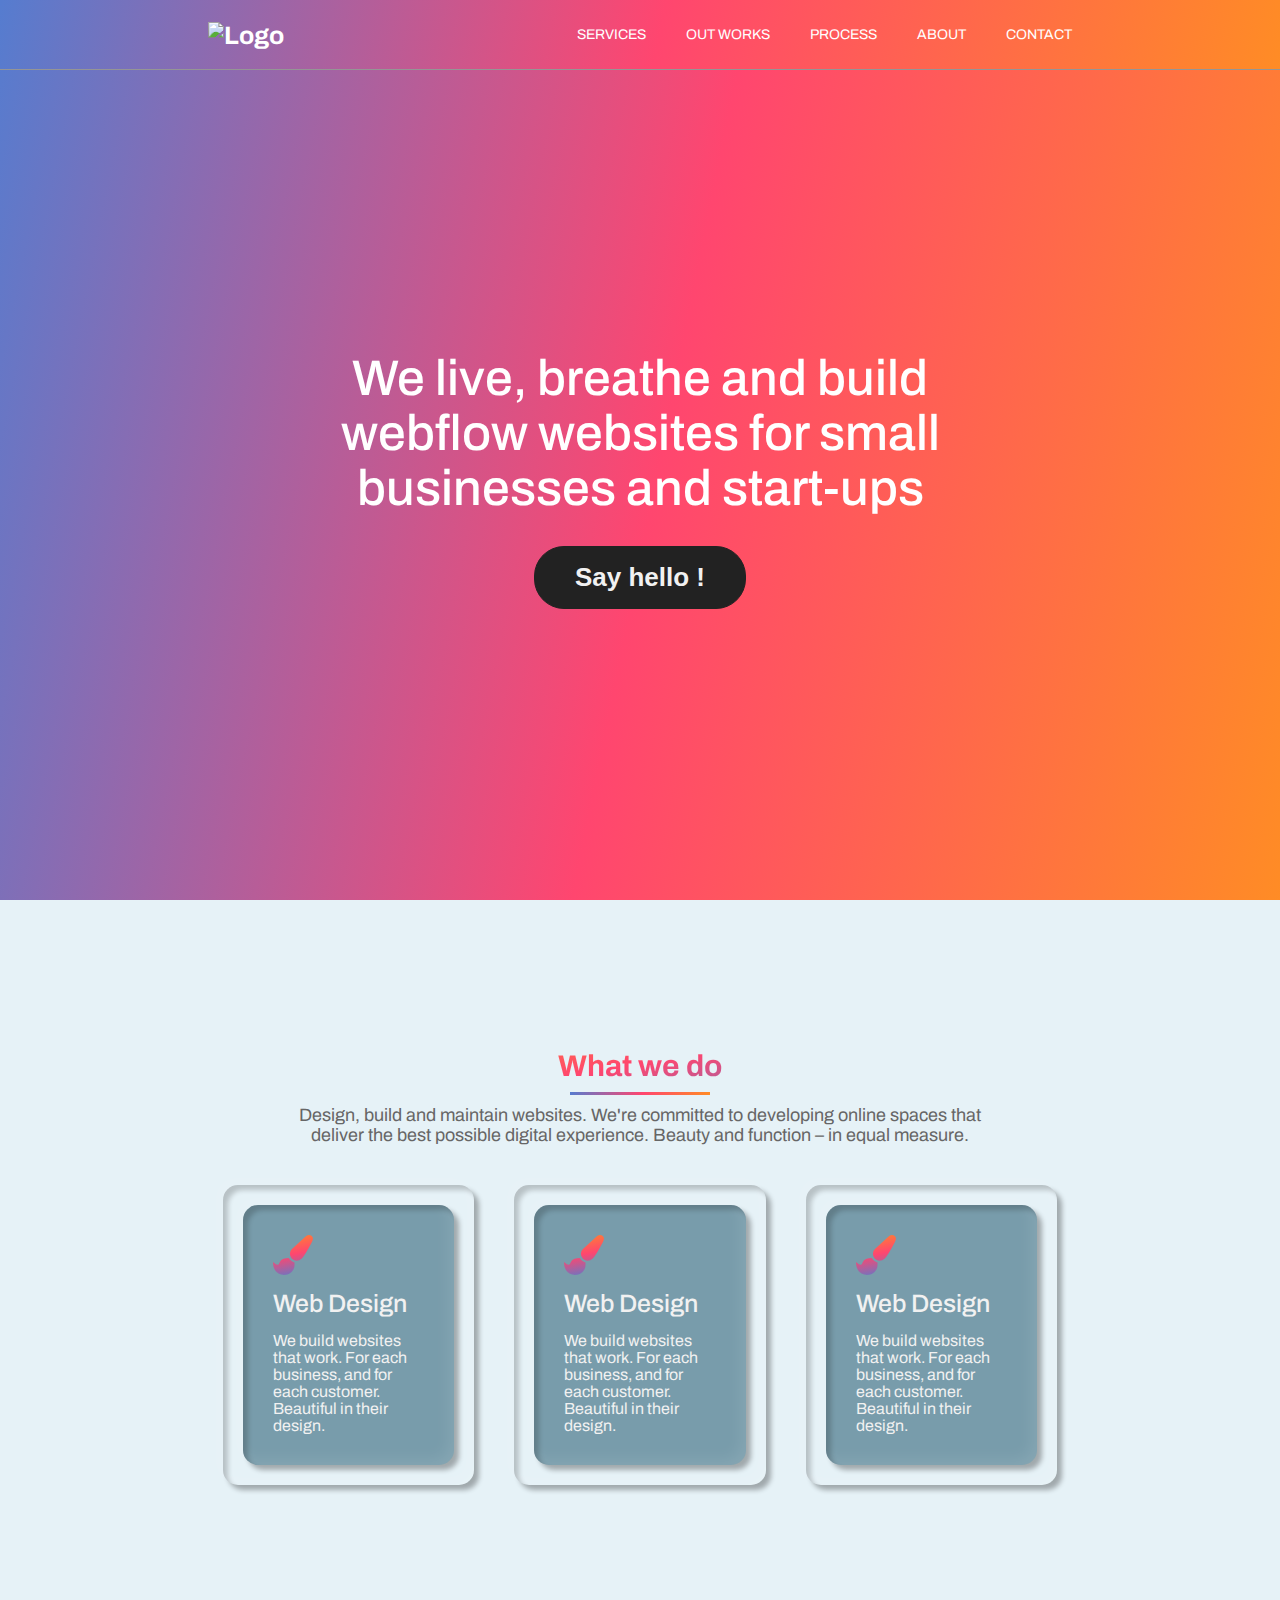
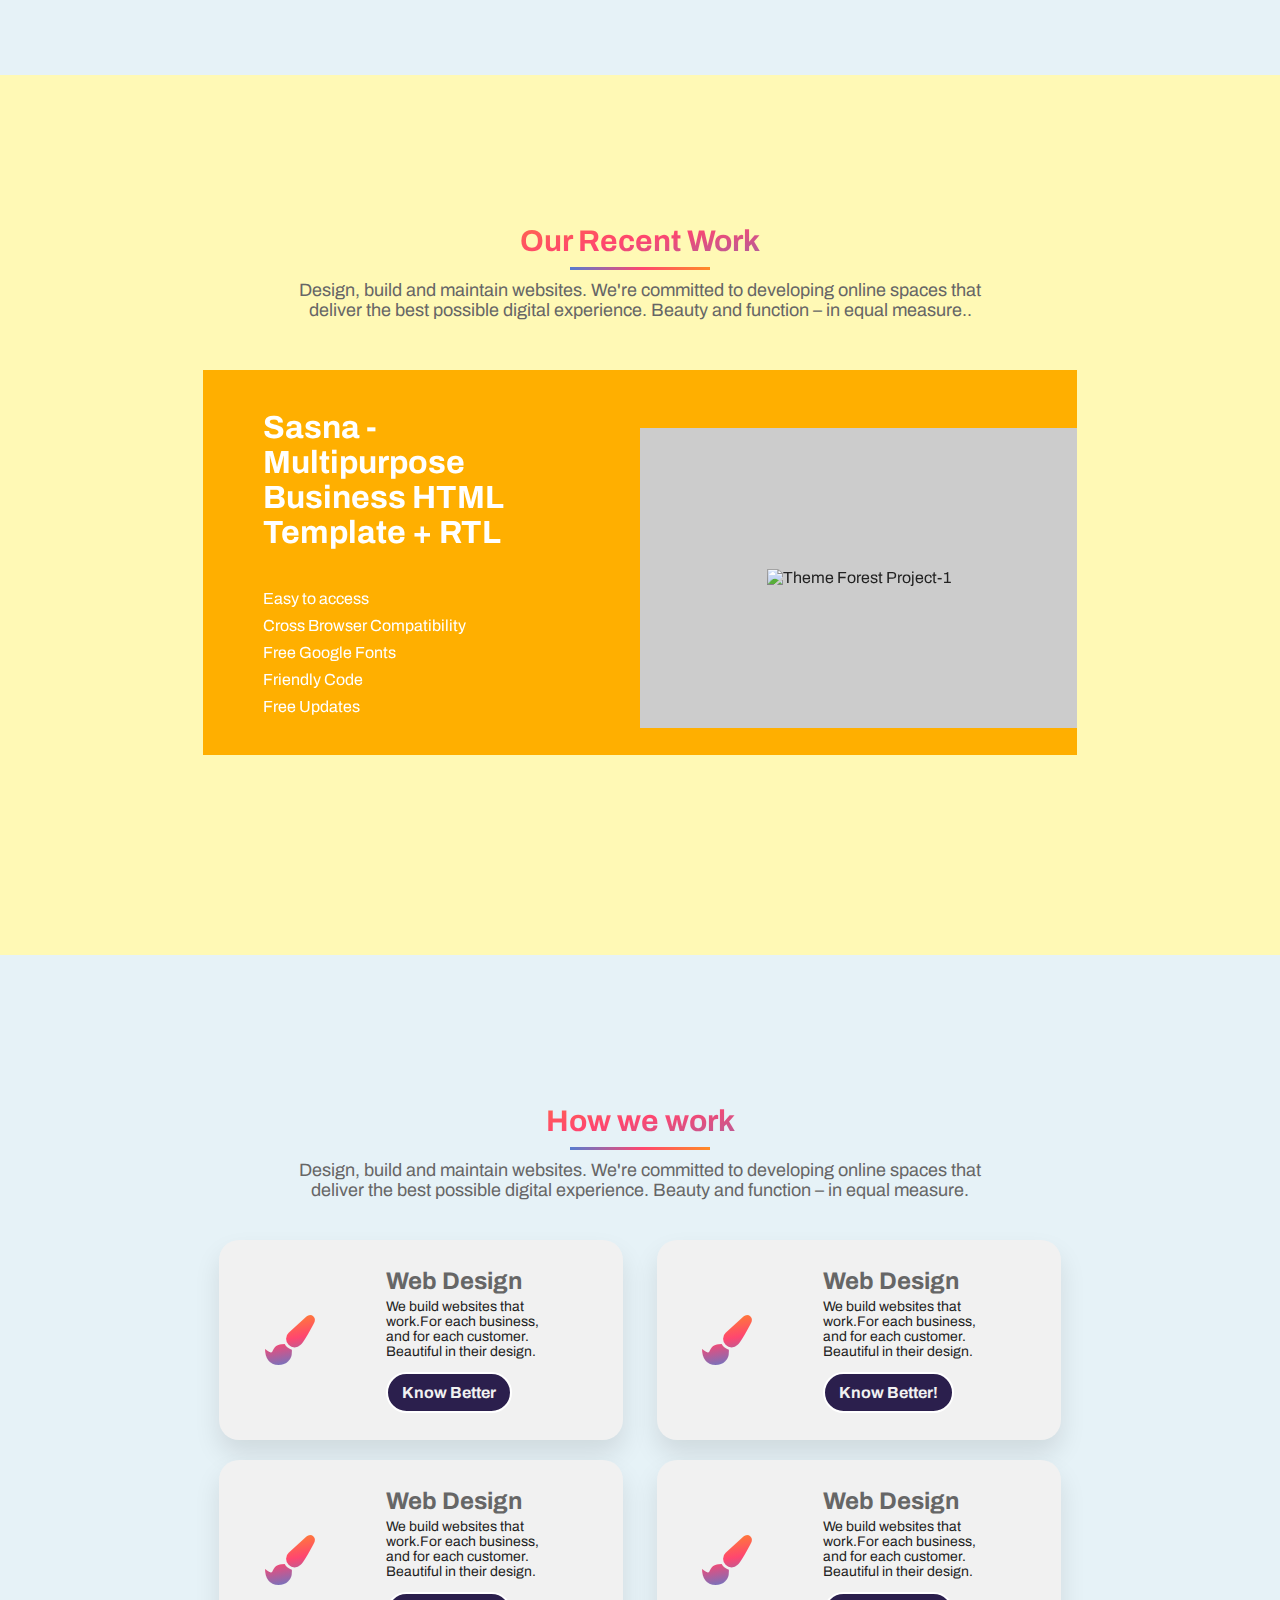
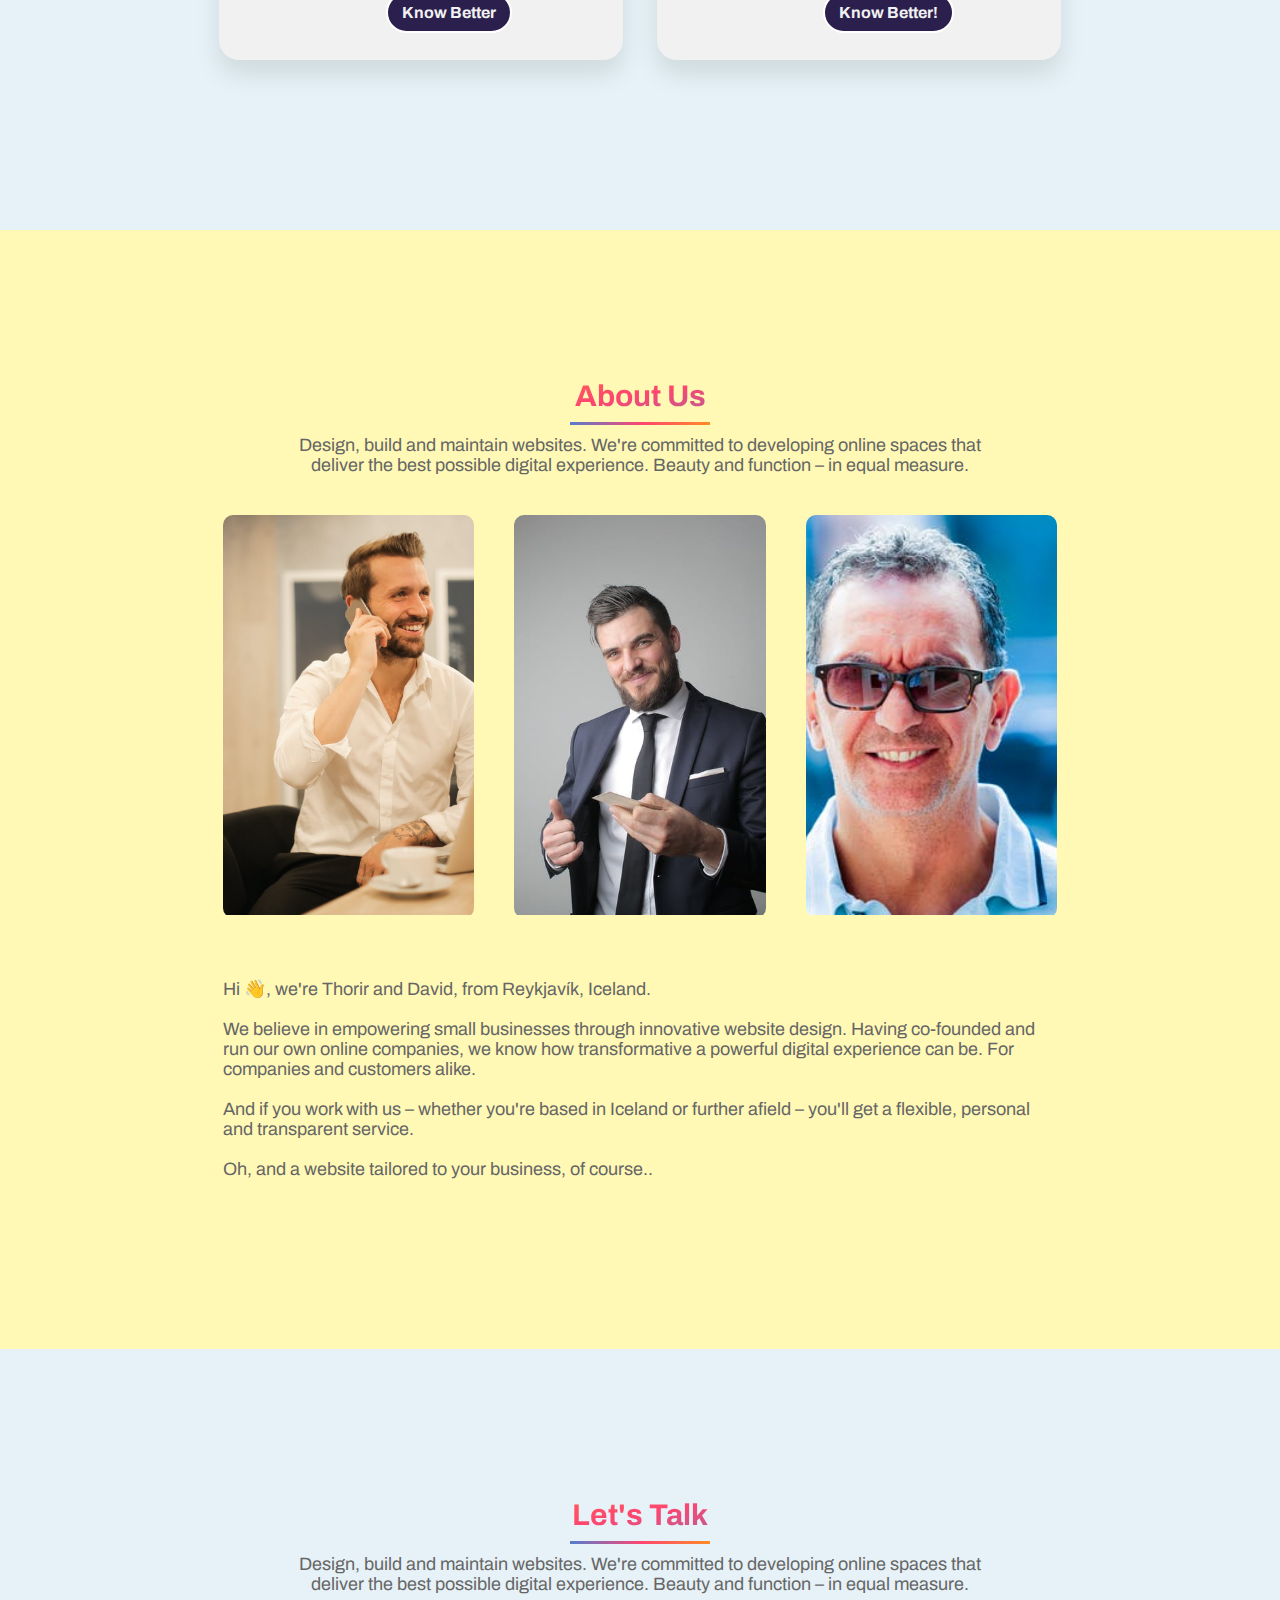
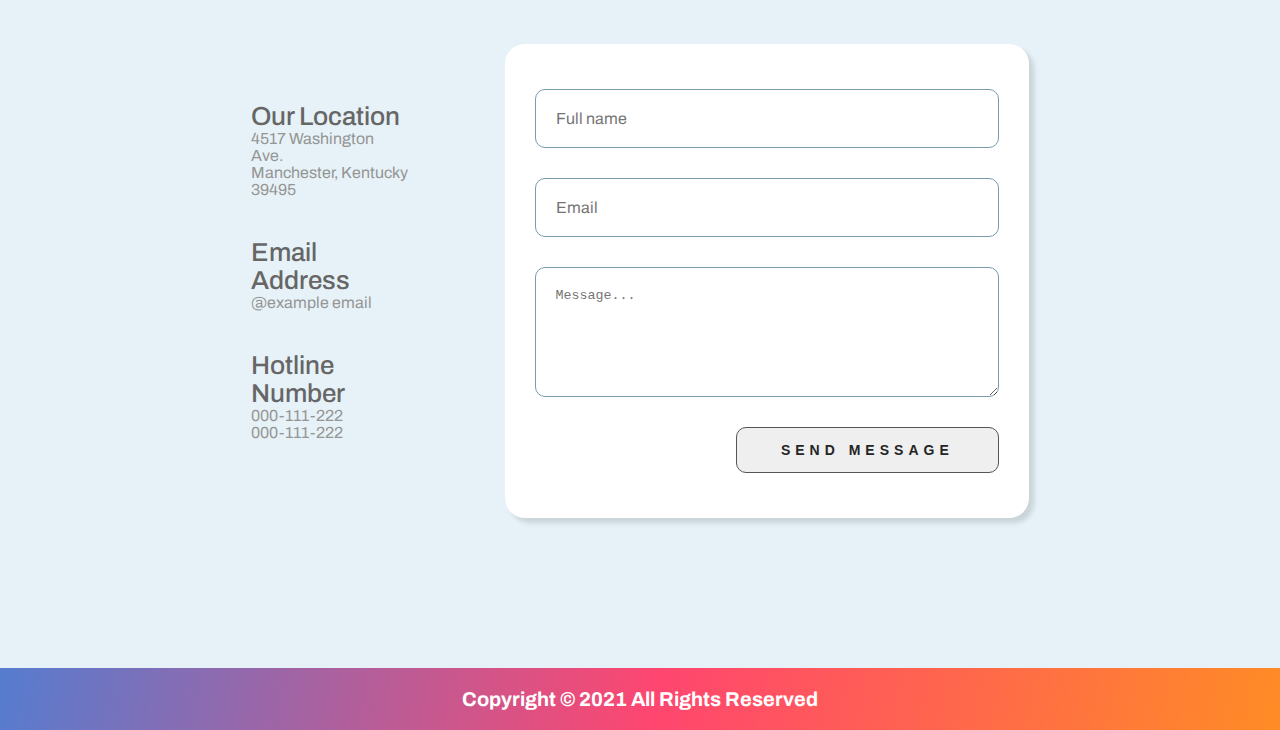
==== commit 35cae48f: "Update index.html" ====
--- a/start_up_project/index.html
+++ b/start_up_project/index.html
@@ -290,7 +290,7 @@
                     </div>
                 </div>
             </section>
-            <!--Work Process Section-->
+            <!--End Work Process Section-->
 
 
             <!-- Employees -->
@@ -417,4 +417,4 @@
         <!--Script-->
         <script src="assets/js/main.js"></script>
     </body>
-</html>+</html>
--- a/start_up_project/assets/css/style.css
+++ b/start_up_project/assets/css/style.css
@@ -669,10 +669,16 @@
     background-color: var(--secondaryColor);
 }
 
-.process__box:hover p,
-.process__box:hover h2{
+.process__box:hover .process__content p,
+.process__box:hover .process__content h2{
     color:var(--white);
 }
+
+.process__box:hover .process__content a{
+    background: var(--primaryColor);
+    color:var(--black3);
+}
+
 
 .process__logo .fa{
     font-size:5rem;
@@ -707,10 +713,6 @@
     transition: all 0.3s ease-in-out;
 }
 
-.process__content a:hover {
-    background-color: var(--white);
-    color: var(--black2);
-}
 
 
 /*
@@ -816,6 +818,7 @@
     background:transparent;
     height:100%;
     width:100%;
+    cursor:pointer;
     position:absolute;
     top:0;
     left:0;
@@ -969,24 +972,29 @@
     float:right;
 }
 
-.btn {		
-	position: relative;	
-	padding: 1.4rem 4.4rem;
-	font-size: 1.4rem;
-	color: var(--black3);
-	letter-spacing: .5rem;
-	text-transform: uppercase;
-	cursor: pointer;
-	user-select: none;
+.btn{		
+    position: relative;	
+    padding: 1.4rem 4.4rem;
+    font-size: 1.4rem;
+    font-weight: 700;
+    color: var(--black3);
+    letter-spacing: .5rem;
+    text-transform: uppercase;
+    cursor: pointer;
+    user-select: none;
     border:1px solid var(--black2);
-    box-shadow: 5px 5px 5px rgba(0, 0, 0, .125);
+    border-radius: 1rem;
+    box-shadow: inset 0 0 0 0 rgba(0, 0, 0, .125);
     transition: all .5s ease-in-out;
 }
 
 .btn:hover{
-    background:linear-gradient(101.28deg, #0596FD -24.47%, #FF466F 51.55%, #FFAF00 124.47%);
-    color:var(--black4);
-}
+    box-shadow: inset 300px 0 0 0  var(--balck5);
+    color:var(--white);
+    border:none;
+}
+
+
 
 
 
@@ -1062,4 +1070,4 @@
     .footer .footer__content h2{
         font-size:1.2rem;
     }
-}+}
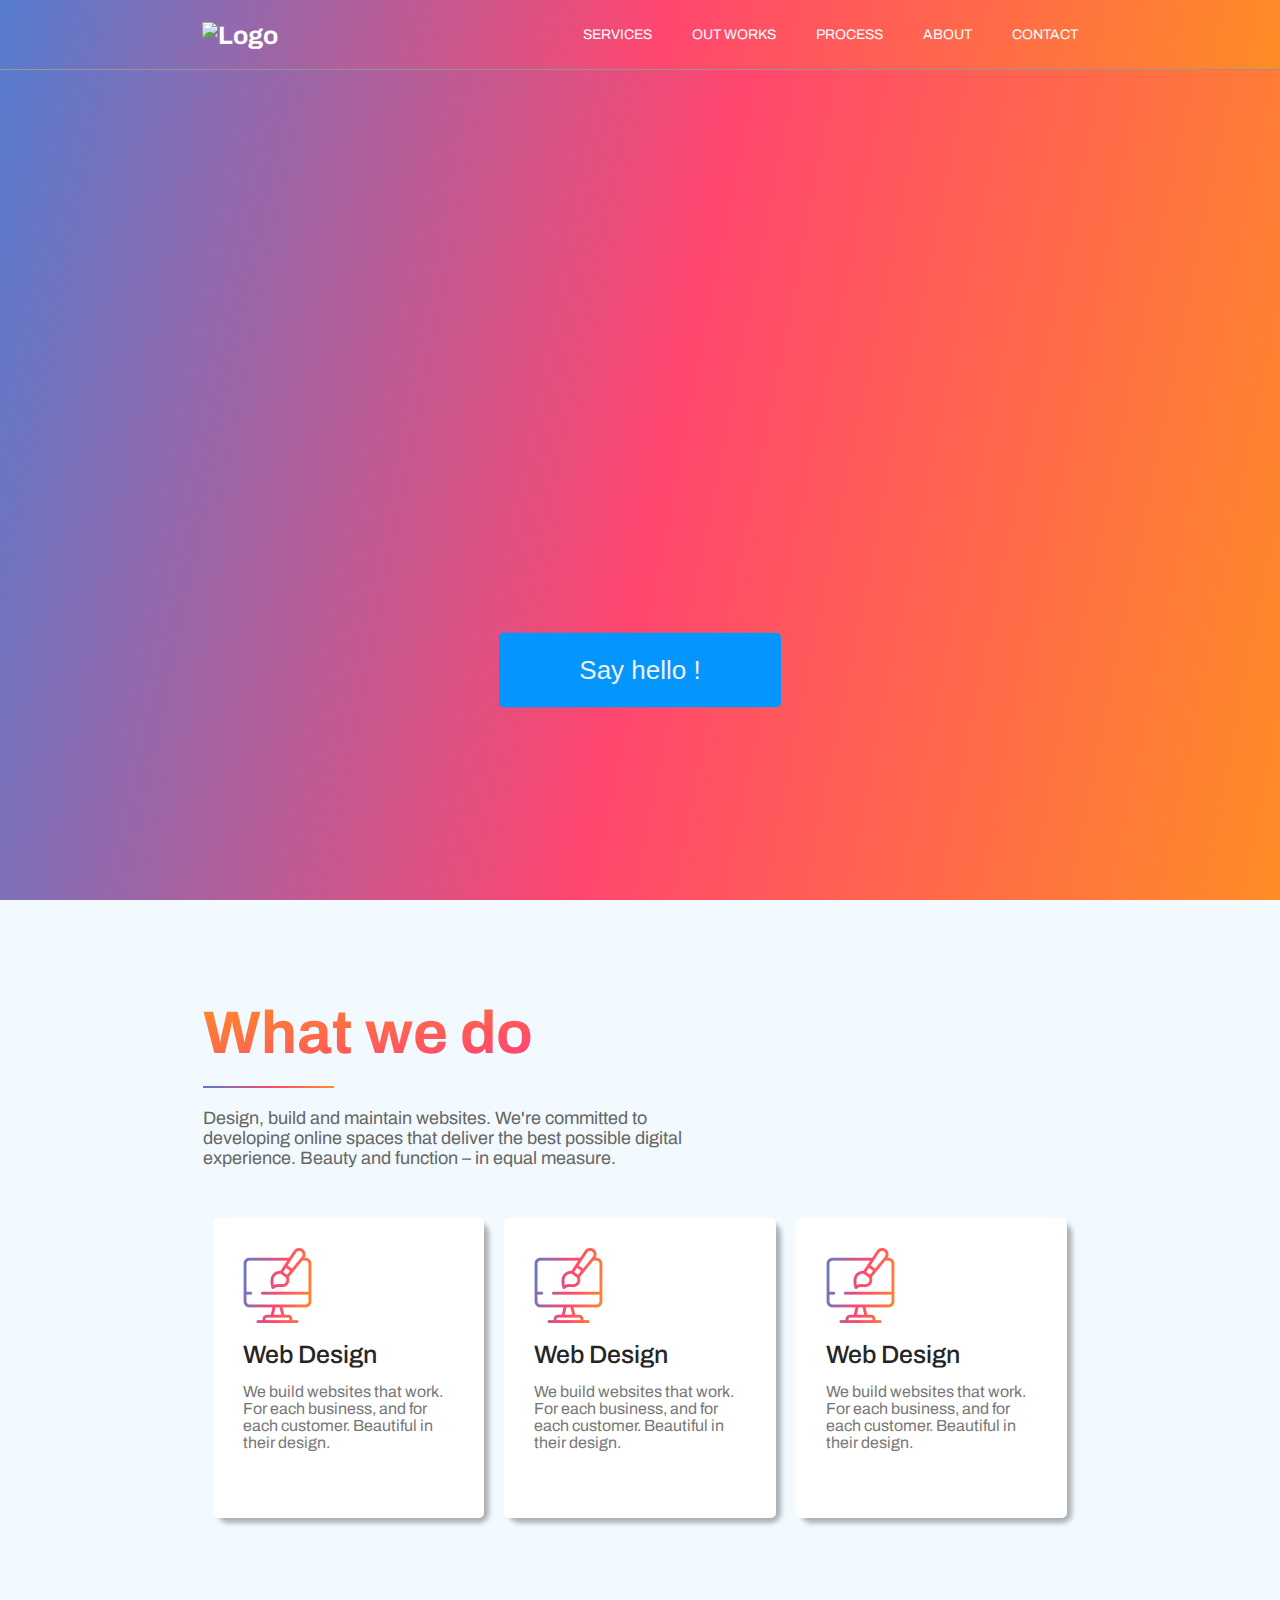
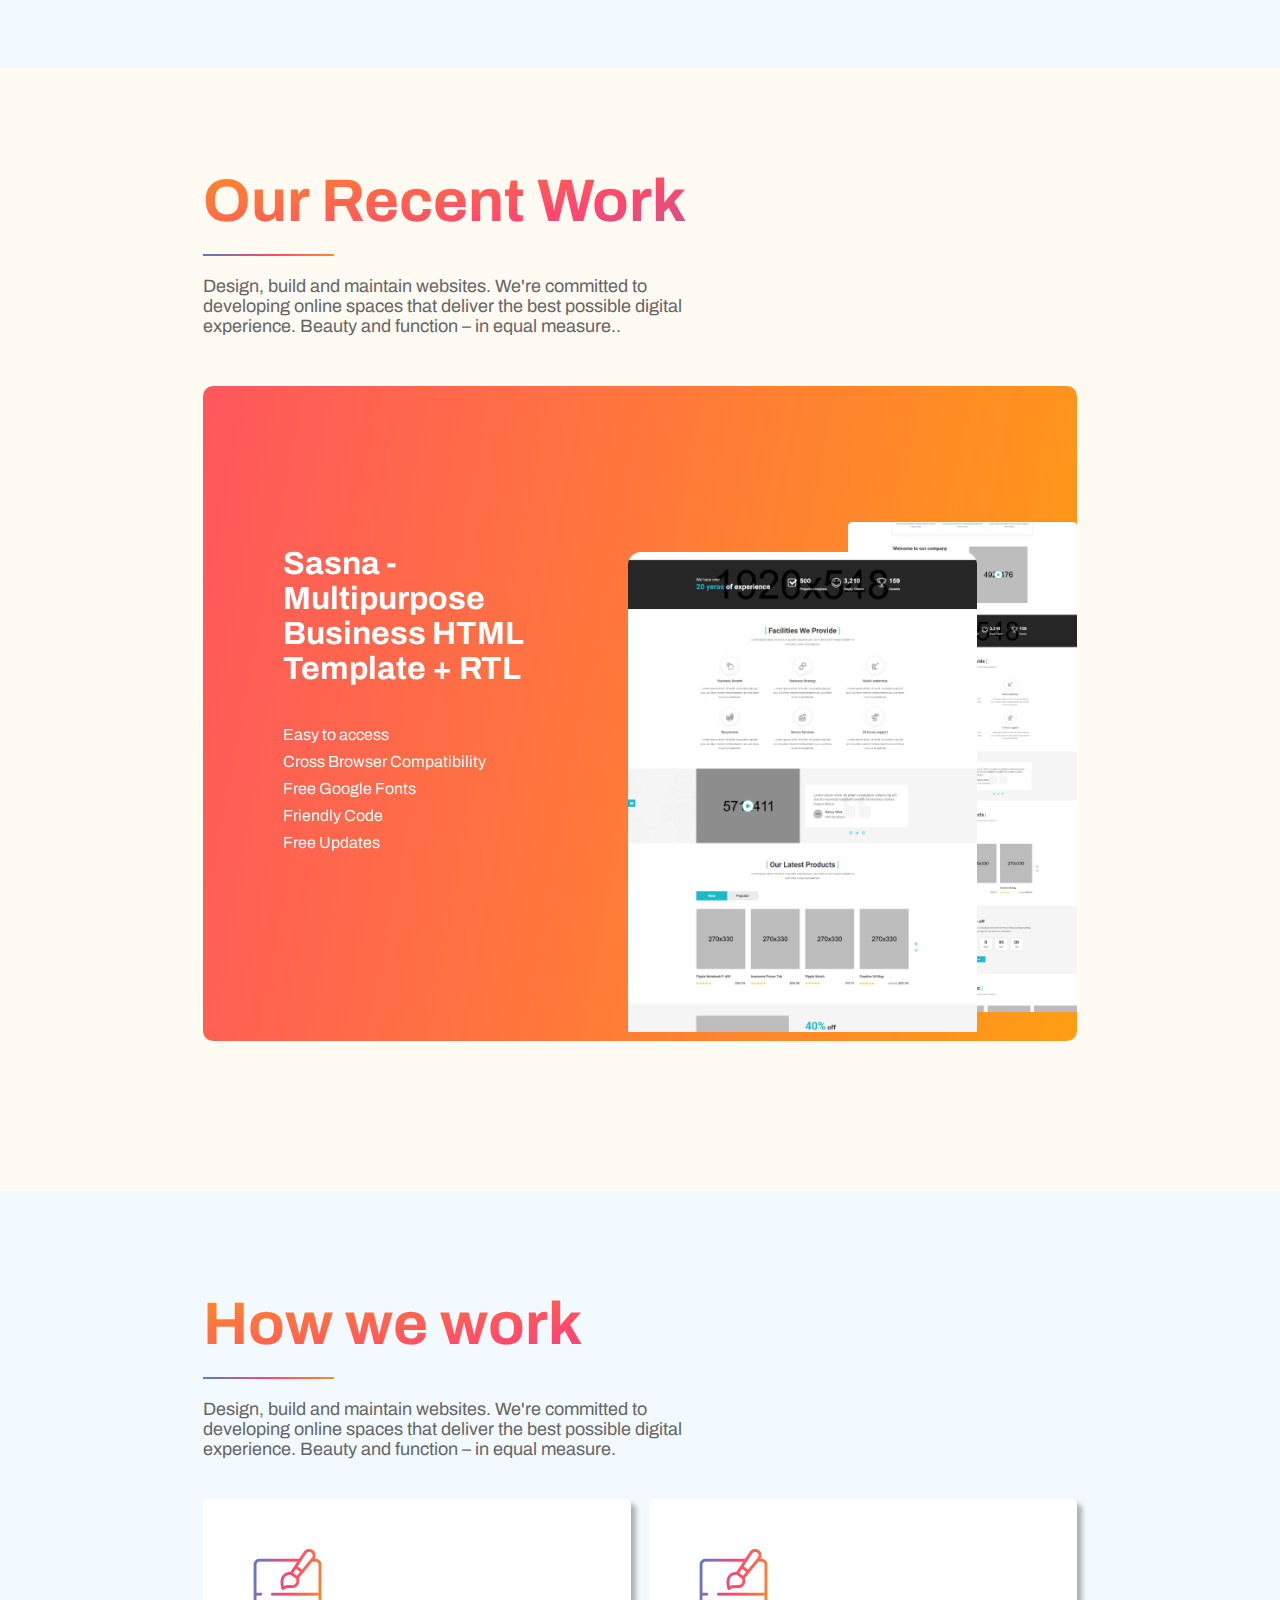
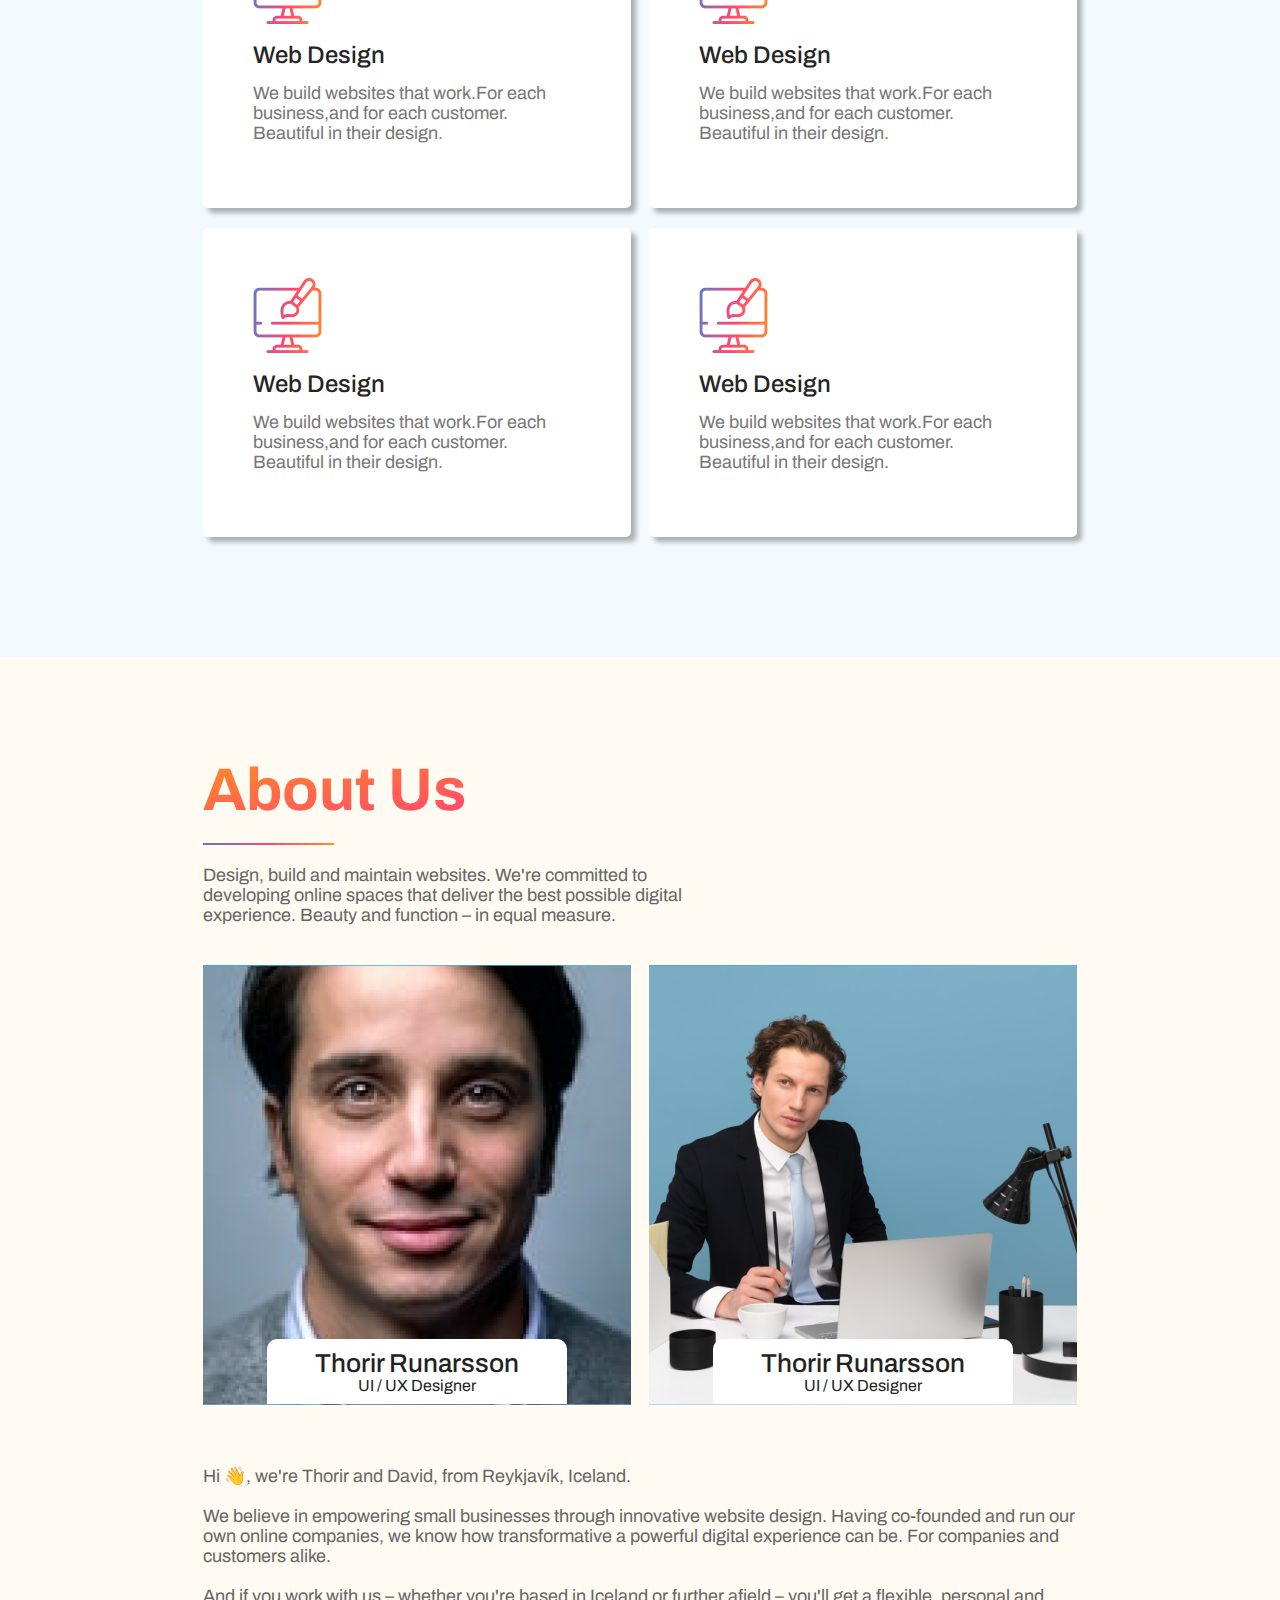
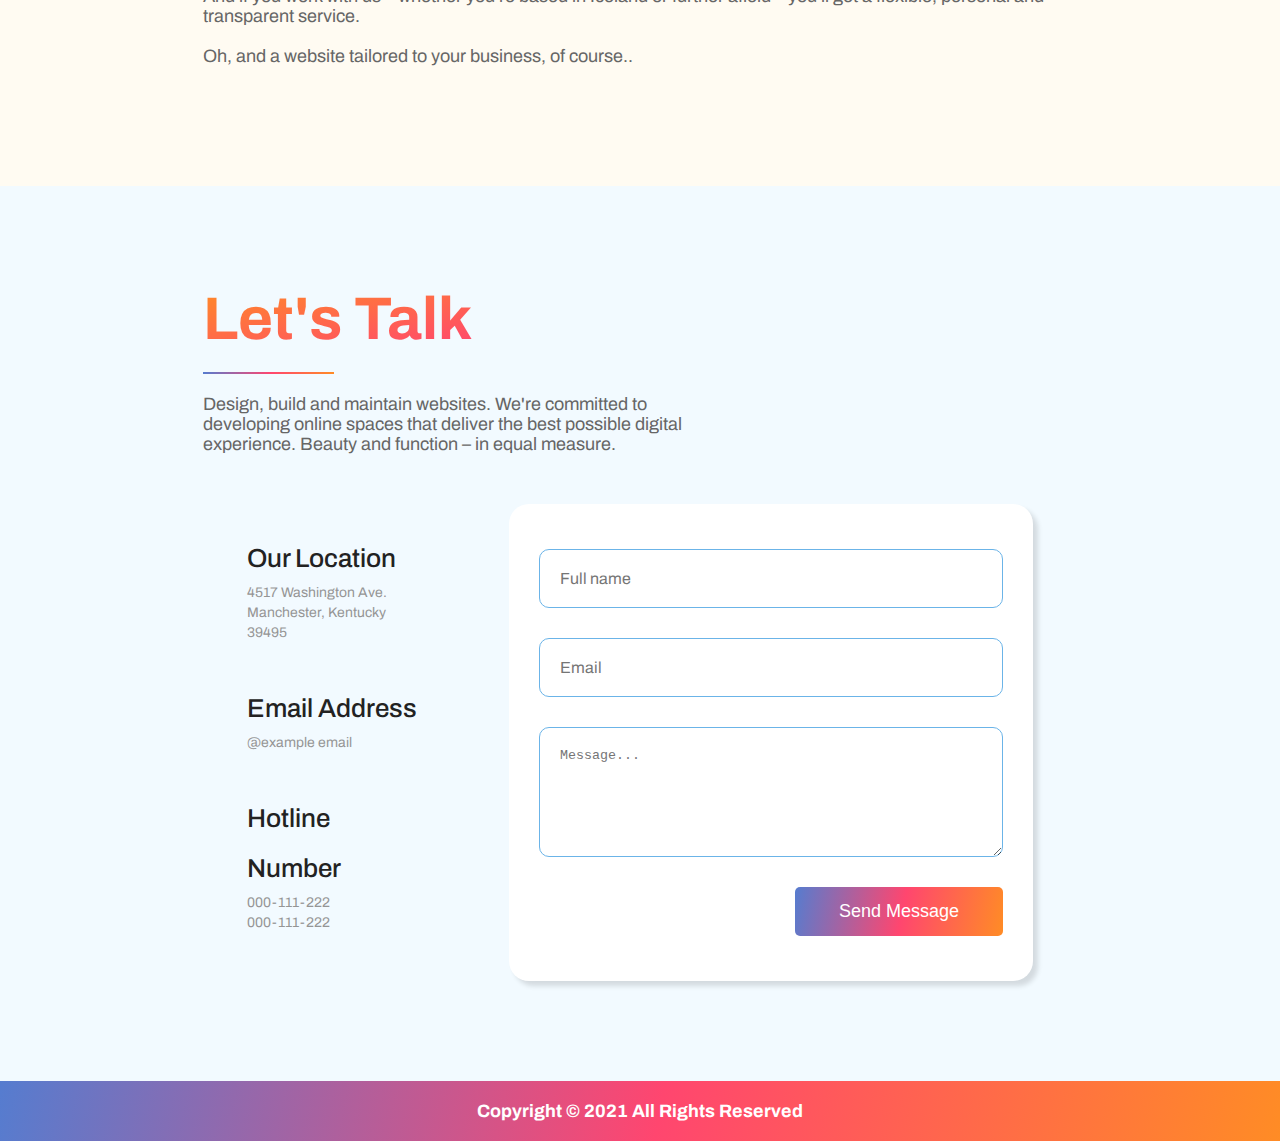
==== commit 2d4cfd8b: "Add files via upload" ====
--- a/start_up_project/index.html
+++ b/start_up_project/index.html
@@ -23,37 +23,37 @@
             <div class="navigation" id="navigation">
                 <div class="container">
                     <nav class="nav">
-                        <div class="nav__hamburger">
+                        <div class="nav_hamburger">
                             <i class="fa fa-bars"></i>
                         </div>
 
-                        <div class="nav__logo">
+                        <div class="nav_logo">
                             <a href="#" class="scroll-link">
-                            <img src="" alt="Logo"></a>
-                        </div>
-
-                        <div class="nav__menu">
-                            <div class="menu__top">
-                                <span class="nav__category"><a href="#"><img src="" alt="Logo"></a></span>
-                                <a href="#" class="close__toggle">
+                            <img src="#" alt="Logo"></a>
+                        </div>
+
+                        <div class="nav_menu">
+                            <div class="menu_top">
+                                <span class="nav_category"><a href="#"><img src="" alt="Logo"></a></span>
+                                <a href="#" class="close_toggle">
                                     <i class="fa fa-times"></i>
                                 </a>
                             </div>
-                            <ul class="nav__list">
-                                <li class="nav__item">
-                                    <a class="nav__link scroll-link" href="#">Services</a>
-                                </li>
-                                <li class="nav__item">
-                                    <a class="nav__link scroll-link" href="#">Out Works</a>
-                                </li>
-                                <li class="nav__item">
-                                    <a class="nav__link scroll-link" href="#">Process</a>
-                                </li>
-                                <li class="nav__item">
-                                    <a class="nav__link scroll-link" href="#">About</a>
-                                </li>
-                                <li class="nav__item">
-                                    <a class="nav__link scroll-link" href="#">Contact</a>
+                            <ul class="nav_list">
+                                <li class="nav_item">
+                                    <a class="nav_link scroll-link" href="#">Services</a>
+                                </li>
+                                <li class="nav_item">
+                                    <a class="nav_link scroll-link" href="#">Out Works</a>
+                                </li>
+                                <li class="nav_item">
+                                    <a class="nav_link scroll-link" href="#">Process</a>
+                                </li>
+                                <li class="nav_item">
+                                    <a class="nav_link scroll-link" href="#">About</a>
+                                </li>
+                                <li class="nav_item">
+                                    <a class="nav_link scroll-link" href="#">Contact</a>
                                 </li>
                             </ul>
                         </div>
@@ -62,9 +62,15 @@
             </div>
 
             <!--Hero-->
-            <div class="hero__content">
-                <h1>We live, breathe and build webflow websites for small businesses and start-ups</h1>
-                <a href="#"><button class="hero__btn">Say hello !</button></a>
+            <div class="hero_content">
+                <!--Animated Header-->
+            	<div class="animate text">
+                    <span>We</span>&nbsp;<span>live,</span>&nbsp;<span>breathe</span>&nbsp;<span>and</span>&nbsp;
+                    <span>build</span>&nbsp;<span>Webflow</span> &nbsp;<span>Websites</span>&nbsp;<span>for</span>
+                    <span>small</span>&nbsp;<span>Businesses</span>&nbsp;<span>and<span>&nbsp; <span>start</span>
+                    <span>-</span><span>Ups.</span>&nbsp;
+                </div>
+                <a href="#"><button class="hero_btn">Say hello !</button></a>
             </div>
         </header>
         <!--End Header-->
@@ -81,11 +87,11 @@
                         spaces that deliver the best possible digital experience. Beauty and function
                         – in equal measure.</p>
                     </div>
-                    <div class="course__card">
-                        <div class="card__area">
+                    <div class="course_card">
+                        <div class="card_area">
                             <div class="box">
-                                <div class="box__content">
-                                    <i class="fa fa-paint-brush"></i>
+                                <div class="box_content">
+                                    <img src="assets/images/Vector.png">
                                     <h2>Web Design</h2>
                                     <p>We build websites that work. For each business, and for each customer. 
                                     Beautiful in their design.</p>
@@ -93,10 +99,10 @@
                             </div>
                         </div>
                         
-                        <div class="card__area">
+                        <div class="card_area">
                             <div class="box">
-                                <div class="box__content">
-                                    <i class="fa fa-paint-brush"></i>
+                                <div class="box_content">
+                                    <img src="assets/images/Vector.png">
                                     <h2>Web Design</h2>
                                     <p>We build websites that work. For each business, and for each customer. 
                                     Beautiful in their design.</p>
@@ -104,10 +110,10 @@
                             </div>
                         </div>
  
-                        <div class="card__area">
+                        <div class="card_area">
                             <div class="box">
-                                <div class="box__content">
-                                    <i class="fa fa-paint-brush"></i>
+                                <div class="box_content">
+                                    <img src="assets/images/Vector.png">
                                     <h2>Web Design</h2>
                                     <p>We build websites that work. For each business, and for each customer. 
                                     Beautiful in their design.</p>
@@ -133,9 +139,9 @@
                     <div class="glide" id="glide_1">
                         <div class="glide__track" data-glide-el="track">
                             <ul class="glide__slides">
-                                <li class="glide__slide" style="background-color: #FFAF00;">
-                                    <div class="project__center">
-                                        <div class="project__left">
+                                <li class="glide__slide">
+                                    <div class="project_center">
+                                        <div class="project_left">
                                             <h1 class="">Sasna - Multipurpose Business HTML Template + RTL</h1>
                                             <ul>
                                                 <li>Easy to access</li>
@@ -145,16 +151,21 @@
                                                 <li> Free Updates</li>
                                             </ul>
                                         </div>
-                                        <div class="project__right">
-                                            <div class="project__img-container">
-                                                <img class="banner_01" src="" alt="Theme Forest Project-1"/>
+                                        <div class="project_right">
+                                            <div class="project_img-container">
+                                                <div class="first_img">
+                                                    <img class="banner_01" src="assets/images/project_img1.png" alt="Theme Forest Project-1"/>
+                                                </div>
+                                                <div class="second_img">
+                                                    <img class="banner_01" src="assets/images/project_img2.png" alt="Theme Forest Project-1"/>
+                                                </div>
                                             </div>
                                         </div>
                                     </div>
                                 </li>
-                                <li class="glide__slide" style="background-color: #523a0f;">
-                                    <div class="project__center">
-                                        <div class="project__left">
+                                <li class="glide__slide">
+                                    <div class="project_center">
+                                        <div class="project_left">
                                             <h1 class="">Sasna - Multipurpose Business HTML Template + RTL</h1>
                                             <ul>
                                                 <li>Easy to access</li>
@@ -164,14 +175,21 @@
                                                 <li> Free Updates</li>
                                             </ul>
                                         </div>
-                                        <div class="project__right">
-                                            <img class="banner_02" src="" alt="Theme Forest Project-2" />
+                                        <div class="project_right">
+                                            <div class="project_img-container">
+                                                <div class="first_img">
+                                                    <img class="banner_01" src="assets/images/project_img1.png" alt="Theme Forest Project-1"/>
+                                                </div>
+                                                <div class="second_img">
+                                                    <img class="banner_01" src="assets/images/project_img2.png" alt="Theme Forest Project-1"/>
+                                                </div>
+                                            </div>
                                         </div>
                                     </div>
                                 </li>
-                                <li class="glide__slide" style="background-color: #de5e37;">
-                                    <div class="project__center">
-                                        <div class="project__left">
+                                <li class="glide__slide">
+                                    <div class="project_center">
+                                        <div class="project_left">
                                             <h1 class="">Sasna - Multipurpose Business HTML Template + RTL</h1>
                                             <ul>
                                                 <li>Easy to access</li>
@@ -181,14 +199,21 @@
                                                 <li> Free Updates</li>
                                             </ul>
                                         </div>
-                                        <div class="project__right">
-                                            <img class="banner_02" src="" alt="Theme Forest Project-3" />
+                                        <div class="project_right">
+                                            <div class="project_img-container">
+                                                <div class="first_img">
+                                                    <img class="banner_01" src="assets/images/project_img1.png" alt="Theme Forest Project-1"/>
+                                                </div>
+                                                <div class="second_img">
+                                                    <img class="banner_01" src="assets/images/project_img2.png" alt="Theme Forest Project-1"/>
+                                                </div>
+                                            </div>
                                         </div>
                                     </div>
                                 </li>
-                                <li class="glide__slide" style="background-color: #5c5000;">
-                                    <div class="project__center">
-                                        <div class="project__left">
+                                <li class="glide__slide">
+                                    <div class="project_center">
+                                        <div class="project_left">
                                             <h1 class="">Sasna - Multipurpose Business HTML Template + RTL</h1>
                                             <ul>
                                                 <li>Easy to access</li>
@@ -198,8 +223,15 @@
                                                 <li> Free Updates</li>
                                             </ul>
                                         </div>
-                                        <div class="project__right">
-                                            <img class="banner_02" src="" alt="Theme Forest Project-4" />
+                                        <div class="project_right">
+                                            <div class="project_img-container">
+                                                <div class="first_img">
+                                                    <img class="banner_01" src="assets/images/project_img1.png" alt="Theme Forest Project-1"/>
+                                                </div>
+                                                <div class="second_img">
+                                                    <img class="banner_01" src="assets/images/project_img2.png" alt="Theme Forest Project-1"/>
+                                                </div>
+                                            </div>
                                         </div>
                                     </div>
                                 </li>
@@ -235,62 +267,58 @@
                             spaces that deliver the best possible digital experience. Beauty and function
                             – in equal measure.</p>
                     </div>
-                    <div class="process__detail">
-                        <div class="process__container">
-                            <div class="process__box">
-                                <div class="process__logo">
-                                    <i class="fa fa-paint-brush"></i>
-                                </div>
-                                <div class="process__content">
-                                    <h2>Web Design</h2>
-                                    <p>We build websites that work.For each business,<br>and for each customer.<br>
+                    <div class="process_detail">
+                        <div class="process_container">
+                            <div class="process_box">
+                                <div class="process_logo">
+                                    <img src="assets/images/Vector.png">
+                                </div>
+                                <div class="process_content">
+                                    <h2>Web Design</h2>
+                                    <p>We build websites that work.For each business,and for each customer. 
+                                        Beautiful in their design.</p>
+                                </div>
+                            </div>
+
+                            <div class="process_box">
+                                <div class="process_logo">
+                                    <img src="assets/images/Vector.png">
+                                </div>
+                                <div class="process_content">
+                                    <h2>Web Design</h2>
+                                    <p>We build websites that work.For each business,and for each customer. 
+                                        Beautiful in their design.</p>
+                                </div>
+                            </div>
+                        </div>
+
+                        <div class="process_container">
+                            <div class="process_box">
+                                <div class="process_logo">
+                                    <img src="assets/images/Vector.png">
+                                </div>
+                                <div class="process_content">
+                                    <h2>Web Design</h2>
+                                    <p>We build websites that work.For each business,and for each customer. 
+                                        Beautiful in their design.</p>
+                                </div>
+                            </div>
+
+                            <div class="process_box">
+                                <div class="process_logo">
+                                    <img src="assets/images/Vector.png">
+                                </div>
+                                <div class="process_content">
+                                    <h2>Web Design</h2>
+                                    <p>We build websites that work.For each business,and for each customer. 
                                     Beautiful in their design.</p>
-                                    <a href="#">Know Better</a>
-                                </div>
-                            </div>
-
-                            <div class="process__box">
-                                <div class="process__logo">
-                                    <i class="fa fa-paint-brush"></i>
-                                </div>
-                                <div class="process__content">
-                                    <h2>Web Design</h2>
-                                    <p>We build websites that work.For each business,<br>and for each customer.<br> 
-                                    Beautiful in their design.</p>
-                                    <a href="#">Know Better!</a>
-                                </div>
-                            </div>
-                        </div>
-
-                        <div class="process__container">
-                            <div class="process__box">
-                                <div class="process__logo">
-                                    <i class="fa fa-paint-brush"></i>
-                                </div>
-                                <div class="process__content">
-                                    <h2>Web Design</h2>
-                                    <p>We build websites that work.For each business,<br>and for each customer.<br>
-                                    Beautiful in their design.</p>
-                                    <a href="#">Know Better</a>
-                                </div>
-                            </div>
-
-                            <div class="process__box">
-                                <div class="process__logo">
-                                    <i class="fa fa-paint-brush"></i>
-                                </div>
-                                <div class="process__content">
-                                    <h2>Web Design</h2>
-                                    <p>We build websites that work.For each business,<br>and for each customer.<br> 
-                                    Beautiful in their design.</p>
-                                    <a href="#">Know Better!</a>
                                 </div>
                             </div>
                         </div>
                     </div>
                 </div>
             </section>
-            <!--End Work Process Section-->
+            <!-- End Work Process Section-->
 
 
             <!-- Employees -->
@@ -304,42 +332,29 @@
                         the best possible digital experience. Beauty and function – 
                         in equal measure.</p>
                     </div>
-                    <div class="employee__detail">
-                        <div class="employee__bio">
-                            <img src="assets/images/st-1.jpg">
-                            <div class="layer">
-                                <div class="employee__detail">
-                                    <h3>Thorir Runarsson</h3>
-                                    <p>UI/UX Designer</p>
-                                </div>
-                            </div>
-                        </div>
-                        <div class="employee__bio">
-                            <img src="assets/images/st-2.jpg">
-                            <div class="layer">
-                                <div class="employee__detail">
-                                   <h3>Thorir Runarsson</h3>
-                                   <p>Developer</p>
-                                </div>
-                            </div>
-                        </div>
-                        <div class="employee__bio">
-                            <img src="assets/images/st-3.jpg">
-                            <div class="layer">
-                                <div class="employee__detail">
-                                    <h3>Thorir Runarsson</h3>
-                                    <p>UI/UX Designer</p>
-                                </div>
-                            </div>
-                        </div>
-                    </div>
-                    <div class="employee__testimonial">
+                    <div class="employee_detail">
+                        <div class="employee_bio">
+                            <img src="assets/images/st-1.png">
+                            <div class="employee_info">
+                                <h3>Thorir Runarsson</h3>
+                                <p>UI / UX Designer</p>
+                            </div>
+                        </div>
+                        <div class="employee_bio">
+                            <img src="assets/images/st-2.png">
+                            <div class="employee_info">
+                                <h3>Thorir Runarsson</h3>
+                                <p>UI / UX Designer</p>
+                            </div>
+                        </div>
+                    </div>
+                    <div class="employee_testimonial">
                         <p>Hi 👋, we're Thorir and David, from Reykjavík, Iceland.</p>
                         <p> We believe in empowering small businesses through innovative website design. 
-                            Having co-founded and run our own online companies, we know how transformative 
-                            a powerful digital experience can be. For companies and customers alike.</p>
+                        Having co-founded and run our own online companies, we know how transformative 
+                        a powerful digital experience can be. For companies and customers alike.</p>
                         <p>And if you work with us – whether you're based in Iceland or further afield – you'll 
-                            get a flexible, personal and transparent service.</p>
+                        get a flexible, personal and transparent service.</p>
                         <p>Oh, and a website tailored to your business, of course..</p>
                     </div>
                 </div>
@@ -357,37 +372,37 @@
                             – in equal measure.
                         </p>
                     </div>
-                    <div class="contact__process">
-                        <div class="left__column">
-                            <div class="contact__address">
+                    <div class="contact_process">
+                        <div class="left_column">
+                            <div class="contact_address">
                                 <h1>Our Location</h1>
                                 <p>4517 Washington Ave.<br>Manchester, Kentucky 39495</p>
                             </div>
 
-                            <div class="contact__address">
+                            <div class="contact_address">
                                 <h1>Email Address</h1>
                                 <p>@example email</p>
                             </div>
 
-                            <div class="contact__address">
+                            <div class="contact_address">
                                 <h1>Hotline Number</h1>
                                 <p>000-111-222</p>
                                 <p>000-111-222</p>
                             </div>
                         </div>
 
-                        <div class="right__column">
+                        <div class="right_column">
                             <form>
-                                <div class="input__field">
+                                <div class="input_field">
                                     <input type ="text" class="input" placeholder="Full name" max-length="32">
                                 </div>
-                                <div class="input__field">
+                                <div class="input_field">
                                     <input type ="email" class="input" placeholder="Email" max-length="32">
                                 </div>
-                                <div class="input__field">
-                                    <textarea class="text__area" placeholder="Message..."></textarea>
-                                </div>
-                                <div class="msg__button">
+                                <div class="input_field">
+                                    <textarea class="text_area" placeholder="Message..."></textarea>
+                                </div>
+                                <div class="msg_button">
                                     <a href="#"><button class="btn">Send Message</button></a>
                                 </div>
                             </form>
@@ -402,7 +417,7 @@
 
         <!--Footer-->
         <footer class="footer" id ="footer">
-            <div class="footer__content">
+            <div class="footer_content">
                 <h2>Copyright © 2021 All Rights Reserved</h2>
             </div>
         </footer>
@@ -417,4 +432,4 @@
         <!--Script-->
         <script src="assets/js/main.js"></script>
     </body>
-</html>
+</html>--- a/start_up_project/assets/css/style.css
+++ b/start_up_project/assets/css/style.css
@@ -16,16 +16,18 @@
     --balck5:#212529;
     --orange:#eb0028;
     --white:#fff;
-    --yellow2: #fff9b5;
+    --yellow2: rgba(255, 175, 0, 0.05);;
     --grey:#959595;
     --grey2:#666;
     --grey3:#ccc;
+    --grey4: #777777;
     --secondaryColor:#2b1f4d;
     --yellow:#ffcc00;
     --yellow3:#FFAF00;
     --green:#59b210;
-    --sky:#e6f2f7;
-    --sky2:#789cab;    
+    --sky:rgba(5, 150, 253, 0.05);
+    --sky2:#6bb4e8;
+    --white2:#FFFFFF;    
 }
 
 *{
@@ -64,31 +66,31 @@
 }
 
 hr{
-    width:20%;
-    height:.3rem;
-    margin:auto;
+    width:15%;
+    height:.2rem;
+    text-align:left;
     background:linear-gradient(101.28deg, #0596FD -24.47%, #FF466F 51.55%, #FFAF00 124.47%);
     border:none; 
 }
 
 .content{
-    max-width:80%;
-    margin: 0 auto;
-    text-align:center;
+    max-width:100%;
+    text-align:left;
 }
 
 .content h1{
-    font-size:3rem;
+    font-size:6rem;
     background:-webkit-linear-gradient(101.28deg, #0596FD -24.47%, #FF466F 51.55%, #FFAF00 124.47%);
     -webkit-background-clip: text;
     -webkit-text-fill-color: transparent;
-    margin-bottom: 1rem;
+    margin-bottom: 2rem;
 }
 
 .content p{
     font-size: 1.8rem;
     color:var(--grey2);
-    margin-top: 1rem;
+    margin-top: 2rem;
+    width:60%;
 }
 
 
@@ -126,44 +128,44 @@
     height:7rem;
 }
 
-.nav__logo a{
+.nav_logo a{
     font-size: 2.5rem;
     color: var(--white);
-    padding: 1.6rem;
+    padding: 1rem;
     font-weight: 700;
 }
 
-.nav__hamburger{
+.nav_hamburger{
     display:none;
     cursor:pointer;
 }
 
-.nav__hamburger .fa{
+.nav_hamburger .fa{
     font-size:2.3rem;
     color:var(--white);
 }
 
-.menu__top{
+.menu_top{
     display:none;
 }
 
-.nav__menu{
-    padding:1.6rem;
-}
-
-.nav__list{
+.nav_menu{
+    padding:1rem;
+}
+
+.nav_list{
     display:flex;
     align-items: center;
     height:100%;
     width:100%;
 }
 
-.nav__item:not(:last-child){
+.nav_item:not(:last-child){
     margin-right:4rem;
 }
 
-.nav__list .nav__link:link,
-.nav__list .nav__link:visited{
+.nav_list .nav_link:link,
+.nav_list .nav_link:visited{
     display:inline-block;
     font-size:1.4rem;
     text-transform: uppercase;
@@ -171,7 +173,7 @@
     transition:color .3s ease-in-out;
 }
 
-.nav__list .nav__link::after{
+.nav_list .nav_link::after{
     content:"";
     width:0%;
     height:3px;
@@ -181,7 +183,7 @@
     transition:0.5s;
 }
 
-.nav__list .nav__link:hover::after{
+.nav_list .nav_link:hover::after{
     width: 100%;
 }
 
@@ -201,7 +203,7 @@
 
 @media(max-width:768px){
     
-    .nav__menu{
+    .nav_menu{
         position:fixed;
         top: 0;
         left: -30rem;
@@ -212,17 +214,17 @@
         transition: all 0.5s;
     }
 
-    .nav__menu .open {
+    .nav_menu .open {
         left: 0rem;
         width: 30rem;
         z-index:2;
     }
 
-    .nav__hamburger{
+    .nav_hamburger{
         display:block;
     }
 
-    .menu__top{
+    .menu_top{
         display: flex;
         align-items: center;
         justify-content: space-between;
@@ -230,43 +232,43 @@
         padding: 1.8rem 1rem;
     }
 
-    .menu__top .fa {
+    .menu_top .fa {
         font-size:1.6rem;
         fill: var(--primaryColor);
     }
 
-    .nav__category a {
+    .nav_category a {
         color: var(--white);
         font-size: 2.3rem;
         font-weight: 700;
     }
     
-    .nav__list {
+    .nav_list {
         flex-direction: column;
         align-items: start;
         padding: 1rem 1rem;
     }
     
-    .nav__item:not(:last-child) {
+    .nav_item:not(:last-child) {
         margin-right: 0;
     }
     
-    .nav__item {
+    .nav_item {
         width: 100%;
     }
     
-    .nav__list .nav__link:link,
-    .nav__list .nav__link:visited {
+    .nav_list .nav_link:link,
+    .nav_list .nav_link:visited {
         padding: 1.6rem 0;
         width: 100%;
         border-bottom:2px solid var(--grey2);
     }
 
-    .nav__list .nav__link:hover::after{
+    .nav_list .nav_link:hover::after{
         display:none;
     }
 
-    .nav__list .nav__link:hover{
+    .nav_list .nav_link:hover{
         color:var(--grey3);
     }
     
@@ -285,11 +287,11 @@
 }
 
 @media(max-width:568px){
-    .nav__icons .icon__item .fa{
+    .nav_icons .icon_item .fa{
         font-size:1.4rem;
     }
 
-    .nav__icons .icon__item {
+    .nav_icons .icon_item {
         padding:0.4rem;
     }
 }
@@ -301,8 +303,8 @@
 ======================
 */
 
-.hero__content{
-    max-width: 70%;
+.hero_content{
+    max-width: 100%;
     padding-top:6rem;
     text-align:center;
     position:absolute;
@@ -312,34 +314,95 @@
       
 }
 
-.hero__content h1{
-    font-size:5rem;
-    font-weight: 500;
-    color:var(--white);
-}
-
-.hero__btn {
+/*Animated Header*/
+.animate {
+  font-size: 6rem;
+  
+}
+
+.animate span {
+  display: inline-block;
+}
+
+.animate span:nth-of-type(2) {
+  animation-delay: .05s;
+}
+.animate span:nth-of-type(3) {
+  animation-delay: .1s;
+}
+.animate span:nth-of-type(4) {
+  animation-delay: .15s;
+}
+.animate span:nth-of-type(5) {
+  animation-delay: .2s;
+}
+.animate span:nth-of-type(6) {
+  animation-delay: .25s;
+}
+.animate span:nth-of-type(7) {
+  animation-delay: .3s;
+}
+.animate span:nth-of-type(8) {
+  animation-delay: .35s;
+}
+.animate span:nth-of-type(9) {
+  animation-delay: .4s;
+}
+.animate span:nth-of-type(10) {
+  animation-delay: .45s;
+}
+.animate span:nth-of-type(11) {
+  animation-delay: .5s;
+}
+.animate span:nth-of-type(12) {
+  animation-delay: .55s;
+}
+.animate span:nth-of-type(13) {
+  animation-delay: .6s;
+}
+.animate span:nth-of-type(14) {
+  animation-delay: .65s;
+}
+.animate span:nth-of-type(15) {
+  animation-delay: .7s;
+}
+
+
+/* Animation One */
+
+.text span {
+  color:var(--white);
+  opacity: 0;
+  transform: translate(-150px, -50px) rotate(-180deg) scale(3);
+  animation: revolveScale .4s forwards;
+}
+
+@keyframes revolveScale {
+  60% {
+    transform: translate(20px, 20px) rotate(30deg) scale(.3);
+  }
+
+  100% {
+    transform: translate(0) rotate(0) scale(1);
+    opacity: 1;
+  }
+}
+
+
+
+.hero_btn {
     display: inline-block;
-    font-weight: 700;
+    font-weight: 400;
     font-size: 2.6rem;
-    background-color: var(--black);
+    background: linear-gradient(0deg, #0596FD, #0596FD), linear-gradient(101.28deg, #0596FD -24.47%, #FF466F 51.55%, #FFAF00 124.47%);;
     color: var(--primaryColor);
     cursor: pointer;
-    margin-top: 3rem;
-    padding: 1.5rem 4rem;
-    border: 1px solid var(--black);
-    border-radius:3rem;
-    transition: all 0.3s ease-in-out;   
-}
-
-.hero__btn:focus {
-    outline: none;
-}
-
-.hero__btn:hover {
-    background: transparent;
-    color: var(--black);
-}
+    margin-top: 5rem;
+    padding: 2.2rem 8rem;
+    border-radius:.5rem;
+    border:none;
+}
+
 
 /*
 ======================
@@ -347,21 +410,23 @@
 ======================
 */
 @media (max-width: 999px){
-    .hero__content {
-        font-size:4rem;
+    .animate  {
+        font-size:5rem;
         font-weight: 400;
     }
 }
 
 @media(max-width:568px){
-    .hero__content h1{
+    .animate  {
         font-size:3rem;
-    }
-
-    .hero__btn {
+        font-weight: 400;
+    }
+
+    .hero_btn {
         font-weight: 500;
         font-size: 1.6rem;
-        padding: 1rem 2rem; 
+        padding: 1rem 3rem;
+        margin-top:3rem; 
     }
 }
 
@@ -379,22 +444,20 @@
     max-width:100%;
     height:auto;
     background-color:var(--sky);
-    padding:15rem 1.6rem;
-}
-
-
-
-.course__card{
+    padding:10rem 1.6rem;
+}
+
+
+
+.course_card{
     display: flex;
     align-items: center;
     justify-content: space-between;
-    padding: 2rem 0;
-}
-
-.card__area{
-    padding:2rem;
-}
-.course__card .box{
+    padding: 4rem 0;
+}
+
+
+.course_card .box{
     height:300px;
     box-shadow: inset 5px 5px 5px rgba(0,0,0,0.2),
                 inset -5px -5px 15px rgba(255,255,255,0.1),
@@ -402,45 +465,30 @@
                 -5px -5px 15px rgba(255,255,255,0.1);
     border-radius:1.5rem;
     transition:.5s;
-    padding:2rem;
     cursor:pointer;
-}
-
-
-.course__card .box .box__content{
-    height:260px;
-    box-shadow: inset 5px 5px 5px rgba(0,0,0,0.2),
-                inset -5px -5px 15px rgba(255,255,255,0.1),
-                5px 5px 5px rgba(0,0,0,0.3),
-                -5px -5px 15px rgba(255,255,255,0.1);
-                border-radius:1.5rem;
-    transition:.5s;
+    margin:1rem;
+    border-radius:1rem;
+}
+
+
+.course_card .box .box_content{
+    height:100%;
     padding:3rem;
-    background-color: var(--sky2);
-}
-
-.course__card .box__content:hover{
-    transform:translateY(-2rem);
-}
-
-.course__card .box .box__content .fa{
-    font-size:4rem;
-    background: -webkit-linear-gradient(101.28deg, #0596FD -24.47%, #FF466F 51.55%, #FFAF00 124.47%);
-    -webkit-background-clip: text;
-	-webkit-text-fill-color: transparent;
-    margin-bottom:1.5rem;
-}
-
-.course__card .box .box__content h2{
+    background-color: var(--white2);
+    border-radius:.5rem;
+}
+
+
+.course_card .box .box_content h2{
     font-weight:500;
     font-size:2.5rem;
-    color:var(--primaryColor);
-    transition:0.5s;
-}
-
-.course__card .box .box__content p{
+    color:var(--black3);
+    margin-top:1.5rem;
+}
+
+.course_card .box .box_content p{
     font-size:1.6rem;
-    color:var(--primaryColor);
+    color:var(--grey4);
     margin-top:1.5rem;
 }
 
@@ -451,23 +499,38 @@
 ======================
 */
 @media (max-width: 999px){
-    .course__card{
+    .course_card{
         flex-direction:column;
     }
 }
 
 @media (max-width: 568px){
-    .course__card .box .box__content .fa{
+    .course_card .box{
+        margin:1rem 0;
+    }
+    .course_card .box .box_content .fa{
         font-size:2rem;
     }
 
-    .course__card .box .box__content h2{
+    .course_card .box .box_content h2{
         font-size:1.6rem;
     }
 
-    .course__card .box .box__content p{
+    .course_card .box .box_content p{
         font-size:1.4rem;
     }
+    
+    .content h1{
+        font-size:3rem;
+    }
+    .content p{
+        font-size: 1.4rem;
+        color:var(--grey2);
+        margin-top: 2rem;
+        width:100%;
+        text-align: justify;
+    }
+    
 }
 
 
@@ -479,8 +542,8 @@
 .project{
     width:100%;
     height:auto;
-    background-color: var(--yellow2);
-    padding:15rem 1.6rem;
+    background:  var(--yellow2);
+    padding:10rem 1.6rem;
 }
 .project .glide__slides {
     width: 100%;
@@ -488,90 +551,100 @@
     margin:5rem 0;
 }
 
+.project .glide__slide{
+    background: linear-gradient(100.71deg, #0596FD -24.68%, #FF466F -24.66%, #FFAF00 125.26%);
+    border-radius:1rem;
+}
+
 .project .glide__arrow {
     padding: 1.5rem 1.7rem;
     opacity: 0;
     border: none;
-    background-color:transparent;
+    background:linear-gradient(100.71deg, #0596FD -24.68%, #FF466F -24.66%, #FFAF00 125.26%);
     transition: all 0.5s ease-in-out 0.2s;
 }
 
-.glide__arrow:hover {
-    background-color: var(--black);
-}
 
 .glide__arrow--left {
-    left: 20rem;
+    position:absolute;
+    left: 9%;
+    top:80%;
 }
 
 .glide__arrow--right {
     position: absolute;
-    right: 20rem;
+    left: 15%;
+    top:80%;
 }
 
 .project:hover .glide__arrow {
     opacity: 1;
 }
 
-.project:hover .glide__arrow--left {
-    left: 23rem;
-}
-
-.project:hover .glide__arrow--right {
-    right: 23rem;
-}
 
 .project .glide__arrow svg {
     height: 1.8rem;
     width: 1.8rem;
-    fill: var(--primaryColor);
 }
 
 .project .glide__arrow {
     border-radius: 50%;
 }
 
-.project__center {
+.project_center {
     display: flex;
     align-items: center;
     justify-content: center;
     position: relative;
     width:100%;
     margin: 0 auto;
-    padding-top: 3rem;
-}
-
-.project__left {
-    padding: 0 6rem;
-    flex: 0 0 50%;
-}
-
-.project__left h1 {
+}
+
+.project_left {
+    width:60%;
+    padding:15rem 8rem;
+}
+
+.project_left h1 {
     margin: 1rem 0;
     color:var(--white);
 }
 
-.project__left ul {
+.project_left ul {
     margin: 4rem 0;
 }
 
-.project__left ul li{
+.project_left ul li{
     margin-top:1rem;
     color:var(--white);
 }
 
-.project__right {
-    flex: 0 0 50%;
+.project_right {
     position: relative;
     text-align: center;
-    height:300px;
-    width:240px;
-    background-color: var(--grey3);
-    justify-content: center;
+    border-radius:1rem;
+    margin-left:5rem;
+    justify-content: space-around;
     align-items: center;
     display:flex;
 }
 
+.project_img-container{
+    position:relative;
+}
+
+.project_img-container .first_img{
+    position:relative;
+    top:8rem;
+    left:-10rem;
+    z-index:1;
+}
+
+.project_img-container .second_img{
+    position:absolute;
+    top:5rem;
+    left:12rem;
+}
 
 /*
 ======================
@@ -580,39 +653,62 @@
 */
 
 @media (max-width: 999px) {
-    .project__center {
+    .glide__arrow--left {
+        left: 39%;
+        top:100%;
+    }
+    
+    .glide__arrow--right {
+        position: absolute;
+        left: 51%;
+        top:100%;
+    }
+    
+    .project_center {
         flex-direction: column;
         text-align: center;
         height:90rem;
     }
   
-    .project__right {
+    .project_right {
         top: 50%;
         position: absolute;
     }
   
-    .project__left {
+    .project_left {
         position: absolute;
         padding: 0 1rem;
         top: 20%;
     }
   
-    .project__right img{
+    .project_right img{
         width: 55%;
     }
 
-    .project .glide__arrows {
+    .project .glide_arrows {
         display: none;
     }    
 }
   
 @media (max-width: 567px) {
-    .project__center{
+    .project_center{
         height:50rem;
     }
-    .project__right {
+
+    .project_right {
         display: none;  
-    }    
+    }
+    
+    .glide__arrow--left {
+        left: 30%;
+    }
+    
+    .glide__arrow--right {
+        position: absolute;
+        left: 50%;
+    }
+    
+    
 }
 
 
@@ -628,91 +724,45 @@
     width:100%;
     height:auto;
     background-color: var(--sky);
-    padding:15rem 1.6rem;
-}
-
-.process__detail{
+    padding:10rem 1.6rem;
+}
+
+.process_detail{
     padding:2rem 0;
 }
-.process__container{
+.process_container{
     width:100%;
     height:100%;
-    padding:0 1.6rem;
     display:flex;
     align-items: center;
     justify-content: space-between;
 }
 
-.process__box{
-    display:flex;
-    align-items: center;
-    justify-content: space-around;
-    padding:1rem;
-    flex:0 0 48%;
-    height:20rem;
-    border-radius: 2rem;
+.process_box{
+    padding:5rem;
+    flex:0 0 49%;
+    height:auto;
+    border-radius: .5rem;
     margin-top: 2rem;
-    background-color: var(--primaryColor);
+    background-color: var(--white2);
     cursor: pointer;
-    box-shadow: 0 14px 26px rgba(0,0,0,0.1);
-    transition: all 0.3s ease-out;
-}
-
-.process__box:not(:last-child){
-    margin-right: 1.6rem;
-}
-
-.process__box:hover{
-    transform: translateY(-5px) scale(1.005) translateZ(0);
-    box-shadow: 0 24px 36px rgba(0,0,0,0.11),
-      0 24px 46px var(--box-shadow-color);
-    background-color: var(--secondaryColor);
-}
-
-.process__box:hover .process__content p,
-.process__box:hover .process__content h2{
-    color:var(--white);
-}
-
-.process__box:hover .process__content a{
-    background: var(--primaryColor);
-    color:var(--black3);
-}
-
-
-.process__logo .fa{
-    font-size:5rem;
-    background: -webkit-linear-gradient(101.28deg, #0596FD -24.47%, #FF466F 51.55%, #FFAF00 124.47%);
-    -webkit-background-clip: text;
-	-webkit-text-fill-color: transparent;
-}
-
-.process__content{
-    flex:0 0 50%;
-}
-
-.process__content h2 {
-    color: var(--grey2);
+    box-shadow: 5px 5px 5px rgba(0,0,0,0.3),
+               -5px -5px 15px rgba(255,255,255,0.1);
+}
+
+.process_content h2 {
+    color: var(--black3);
+    font-size:2,6rem;
+    font-weight: 500;
+    margin-top: 1.5rem;
 }
   
-.process__content p {
-    margin-top: 0.5rem;
-    font-size:1.4rem;
-}
-
-.process__content a:link,
-.process__content a:visited {
-    font-weight: 700;
-    display: inline-block;
-    padding: 1rem 1.4rem;
-    margin-top: 1.3rem;
-    border-radius: 3rem;
-    border: 2px solid var(--white);
-    color: var(--primaryColor);
-    background-color: var(--secondaryColor);
-    transition: all 0.3s ease-in-out;
-}
-
+.process_content p {
+    margin: 1.5rem 0;
+    font-size:1.8rem;
+    color:var(--grey4);
+
+}
 
 
 /*
@@ -741,40 +791,39 @@
     }
 }
 
-@media (max-width:568px){
+@media (max-width:567px){
     .process{
         margin:0;
         position: relative;
     }
 
-    .process__container{
+    .process_container{
         width: 100%;
         margin:auto;
-        text-align: center;
         flex-direction: column;
         justify-content: space-around;
     }
 
-    .process__box{
+    .process_box{
         justify-content: space-around;
         height:15rem;
     }
      
-    .process__content{
+    .process_content{
         flex:0 0 60%;
     }
 
-    .process__content h2{
+    .process_content h2{
         flex:0 0 60%;
         font-size: 1.6rem;
     }
 
-    .process__content p{
+    .process_content p{
         font-size:1.2rem;
     }
 
-    .process__content a:link,
-    .process__content a:visited {
+    .process_content a:link,
+    .process_content a:visited {
        font-weight: 500;
        font-size:1.2rem;
        padding:.3rem .8rem;
@@ -792,67 +841,57 @@
     width:100%;
     height:auto;
     background-color: var(--yellow2);
-    padding:15rem 1.6rem;
-}
-
-.employee__detail{
+    padding:10rem 1.6rem;
+}
+
+.employee_detail{
     display:flex;
-    padding-top:2rem;
-}
-.employee__bio{
-    flex-basis:32%;
-    border-radius: 1rem;
-    margin-bottom: 3rem;
+    justify-content: space-between;
+    padding:2rem 0;
+}
+.employee_bio{
+    flex:0 0 49%;
+    height:440px;
+    border-radius: .5rem;
+    margin-top: 2rem;
+    cursor: pointer;
     position:relative;
-    overflow:hidden;
-    margin:2rem;
-}
-
-.employee__bio img{
+}
+
+.employee_bio img{
     width:100%;
-    height:400px;
+    height:440px;
     object-fit: cover;
-}
-
-.layer{
-    background:transparent;
-    height:100%;
-    width:100%;
-    cursor:pointer;
+    display:block;
+}
+
+.employee_bio img img{
+    object-fit:cover;
+}
+
+.employee_info{
+    width:70%;
+    margin:auto;
+    background: var(--white);
+    text-align: center;
     position:absolute;
-    top:0;
-    left:0;
-    transition: 0.5s;
-}
-
-.layer:hover{
-    background-color:rgba(226,0,0,0.7) ;
-}
-
-.layer .employee__detail{
-    width:100%;
+    top: 85%;
+    left: 15%;
+    padding: 1rem 0;
+    border-top-left-radius: 1rem;
+    border-top-right-radius: 1rem;
+}
+
+.employee_info h3{
     font-weight:500;
-    color:var(--white);
-    font-size: 2rem;
-    position: absolute;
-    bottom:0;
-    left:55%;
-    transform:translate(-50%,-50%);
-    display:block;
-    opacity: 0;
-    transition: 0.5s;;
-}
-
-.layer:hover .employee__detail{
-    bottom:40%;
-    opacity:1;
-}
-
-.employee__testimonial{
-    padding:2rem 2rem;
-}
-
-.employee__testimonial p{
+    font-size:2.6rem;
+}
+
+.employee_testimonial{
+    padding:2rem 0;
+}
+
+.employee_testimonial p{
     font-size: 1.8rem;
     color:var(--grey2);
     padding-top:2rem;
@@ -866,21 +905,29 @@
 */
 
 @media (max-width: 999px){
-    .employee__detail{
+    .employee_detail{
         flex-direction:column;
     }
 
-    .employee__testimonial p{
+    .employee_testimonial p{
         text-align: justify;
     }
 }
 
 @media (max-width: 568px){
-    .employee__bio img{
+    .employee_bio img{
         height:250px;
     }
 
-    .employee__testimonial p{
+    .employee_info h3{
+        font-size:1rem;
+    }
+
+    .employee_info p{
+        font-size:.9rem;
+    }
+
+    .employee_testimonial p{
         text-align: justify;
         font-size:1.2rem;
     }
@@ -898,10 +945,10 @@
     width:100%;
     height:auto;
     background-color: var(--sky);
-    padding:15rem 1.6rem;
-}
-
-.contact__process{
+    padding:10rem 1.6rem;
+}
+
+.contact_process{
     display:flex;
     justify-content: space-around;
     align-items: center;
@@ -909,28 +956,30 @@
     width:100%;
 }
 
-.contact__process .left__column{
-    width:18%;
+.contact_process .left_column{
+    width:20%;
     margin-bottom:2rem;
 
 }
 
-.contact__process .left__column .contact__address{
+.contact_process .left_column .contact_address{
     padding:2rem 0;
 }
 
-.contact__process .left__column .contact__address h1{
+.contact_process .left_column .contact_address h1{
     font-size: 2.6rem;
     font-weight: 500;
-    color:var(--grey2);
-}
-
-.contact__process .left__column .contact__address p{
-    font-size:1.6rem;
+    line-height: 5rem;;
+    color:var(--black);
+}
+
+.contact_process .left_column .contact_address p{
+    font-size:1.4rem;
+    line-height:2rem;
     color:var(--grey);
 }
 
-.contact__process .right__column{
+.contact_process .right_column{
     width:60%;
     height:400;
     padding:3rem;
@@ -939,13 +988,13 @@
     background-color: var(--white);
 }
 
-.contact__process .right__column .input__field{
+.contact_process .right_column .input_field{
     margin-bottom: 1.5rem;
     display:flex;
     align-items: center;
 }
 
-.right__column .input__field input{
+.right_column .input_field input{
     width:100%;
     padding:2rem;
     margin-top:1.5rem;
@@ -956,7 +1005,7 @@
 }
 
 
-.right__column .input__field .text__area{
+.right_column .input_field .text_area{
     width:100%;
     height:13rem;
     padding:2rem;
@@ -967,34 +1016,23 @@
     transition:all .3s ease;
 }
 
-.msg__button{
+.msg_button{
     margin:1.5rem 0;
     float:right;
 }
 
-.btn{		
-    position: relative;	
-    padding: 1.4rem 4.4rem;
-    font-size: 1.4rem;
-    font-weight: 700;
-    color: var(--black3);
-    letter-spacing: .5rem;
-    text-transform: uppercase;
-    cursor: pointer;
-    user-select: none;
-    border:1px solid var(--black2);
-    border-radius: 1rem;
-    box-shadow: inset 0 0 0 0 rgba(0, 0, 0, .125);
-    transition: all .5s ease-in-out;
-}
-
-.btn:hover{
-    box-shadow: inset 300px 0 0 0  var(--balck5);
-    color:var(--white);
+.btn {		
+	position: relative;	
+	padding: 1.4rem 4.4rem;
+	font-size: 1.8rem;
+    font-weight: 400;
+	color: var(--white);
+	cursor: pointer;
+	outline: none;
     border:none;
-}
-
-
+    border-radius: .5rem;
+    background:linear-gradient(101.28deg, #0596FD -24.47%, #FF466F 51.55%, #FFAF00 124.47%);
+}
 
 
 
@@ -1008,31 +1046,28 @@
 */
 
 @media (max-width: 999px){
-    .contact__process .left__column .contact__address h1{
-        font-size:2rem;
-    }
-
-    .msg__button{
-        float:left;
+    .contact_process .left_column .contact_address h1{
+        font-size:1.6rem;
+        line-height:2rem;
+    }
+
+    .btn{
+        padding:1rem 4rem;
     }
 }
 
 @media (max-width: 568px){
-    .contact__process{
+    .contact_process{
         flex-direction: column;
         text-align: center;
     }
 
-    .contact__process .left__column{
+    .contact_process .left_column{
         width:60%;
     }
 
-    .contact__process .right__column{
+    .contact_process .right_column{
         width:100%;
-    }
-
-    .btn {
-        padding:1rem 1rem;
     }
 }
 
@@ -1049,14 +1084,14 @@
     background:linear-gradient(101.28deg, #0596FD -24.47%, #FF466F 51.55%, #FFAF00 124.47%);
 }
 
-.footer .footer__content{
+.footer .footer_content{
     text-align: center;
     padding:2rem 0;
 }
 
-.footer .footer__content h2{
+.footer .footer_content h2{
     color:var(--white);
-    font-size:2rem;
+    font-size:1.8rem;
 }
 
 
@@ -1067,7 +1102,7 @@
 */
 
 @media (max-width: 568px){
-    .footer .footer__content h2{
+    .footer .footer_content h2{
         font-size:1.2rem;
     }
-}
+}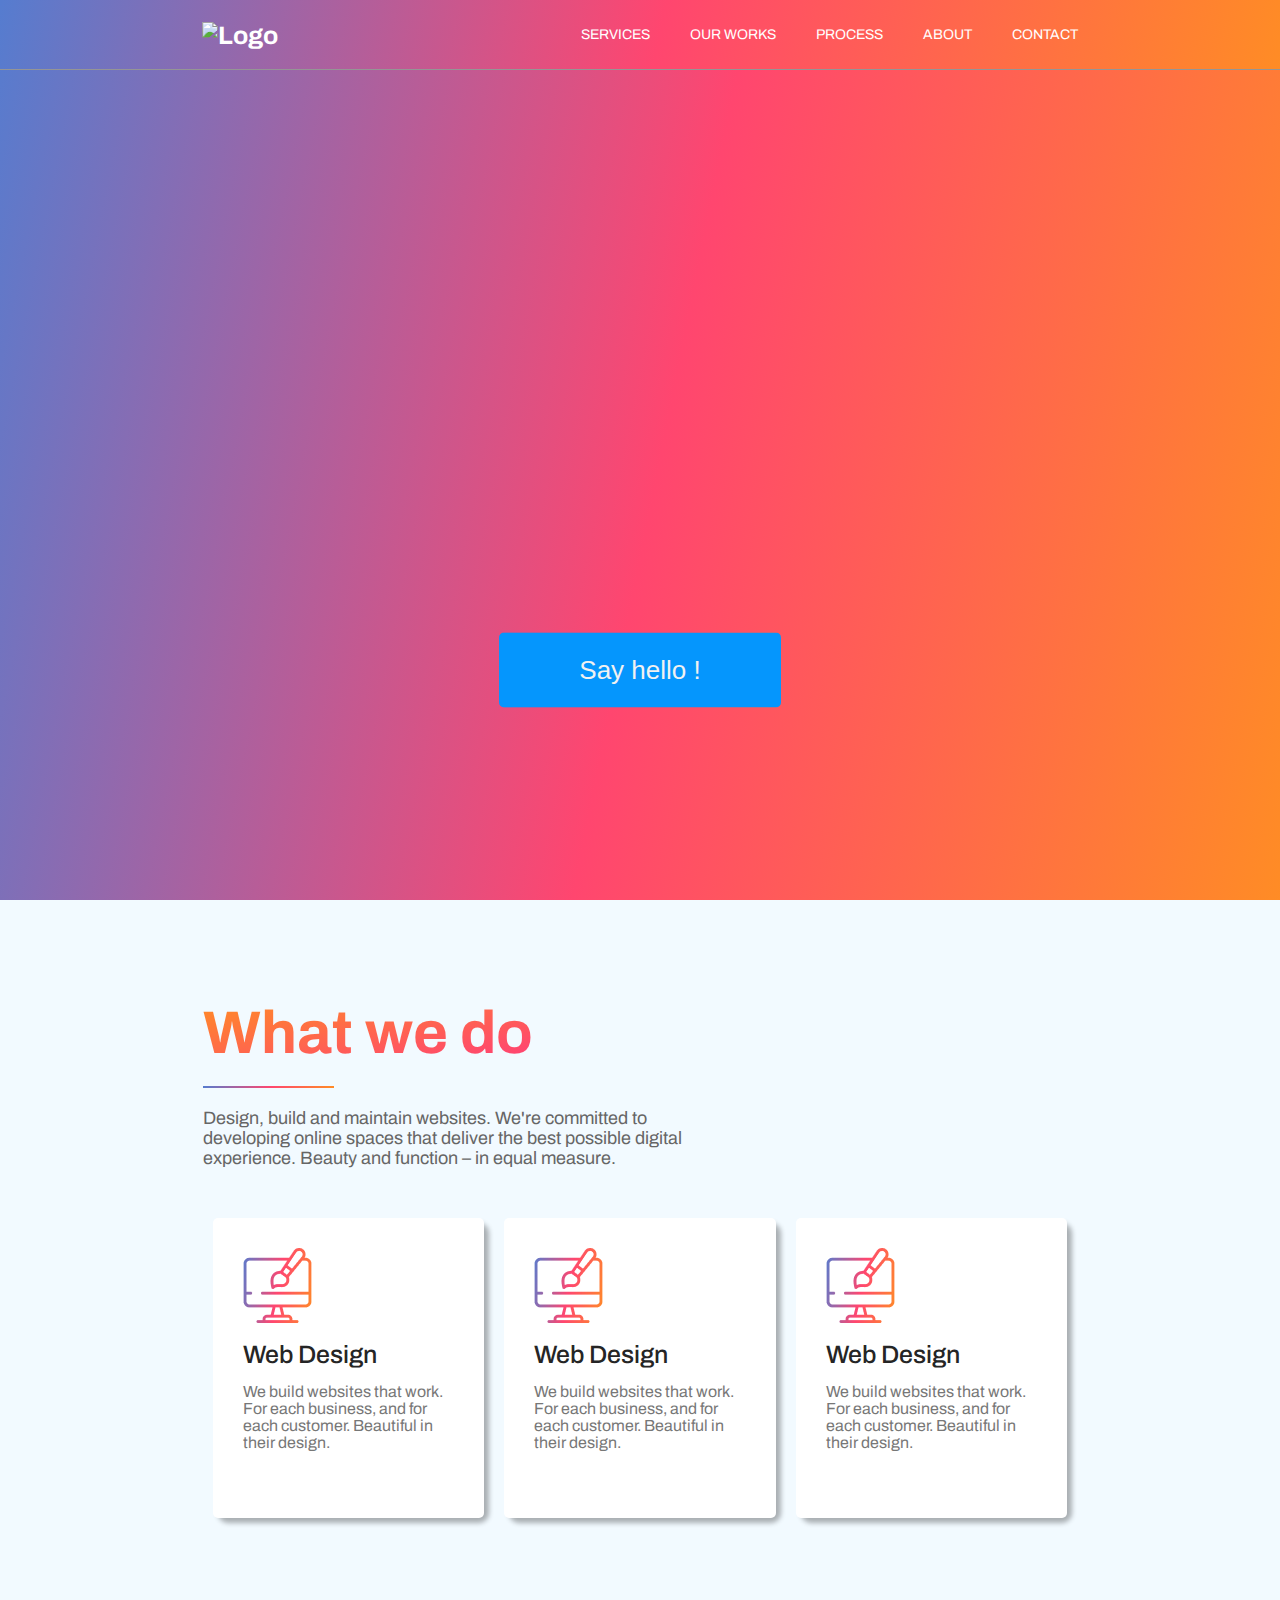
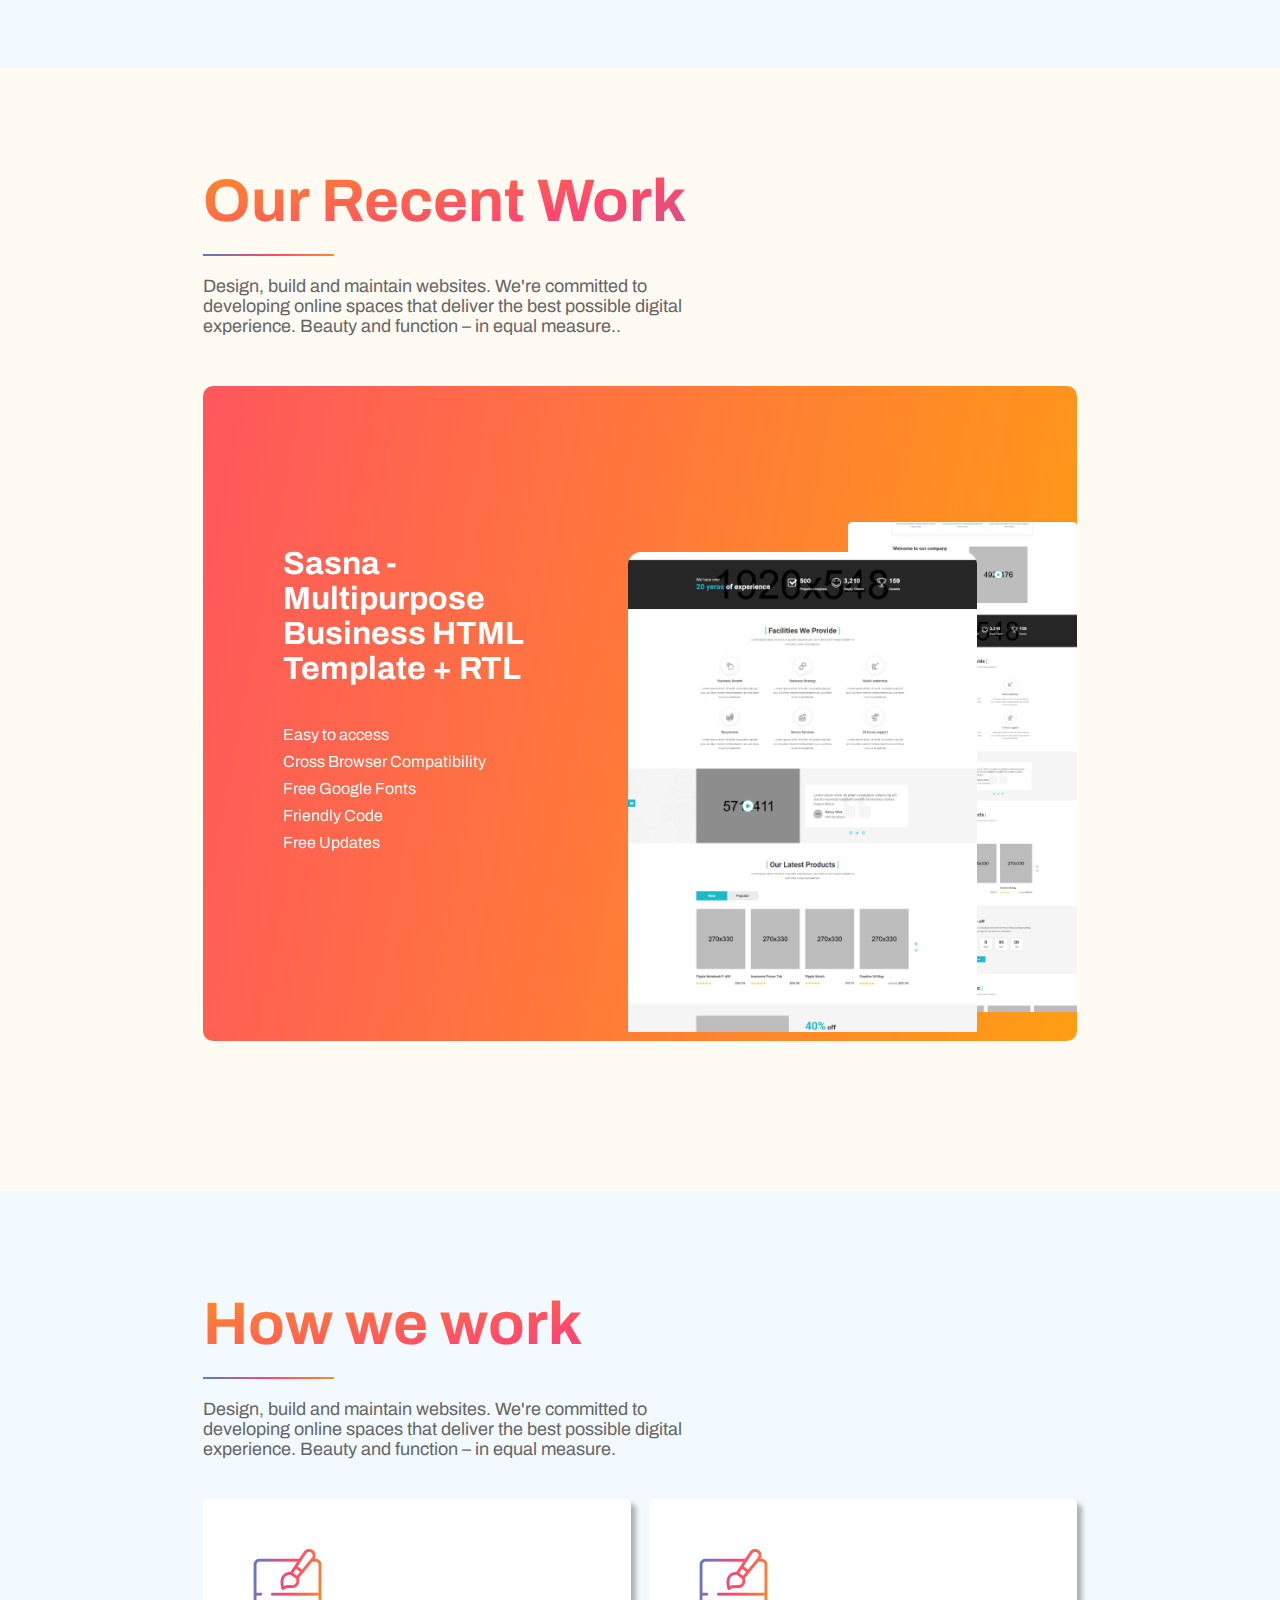
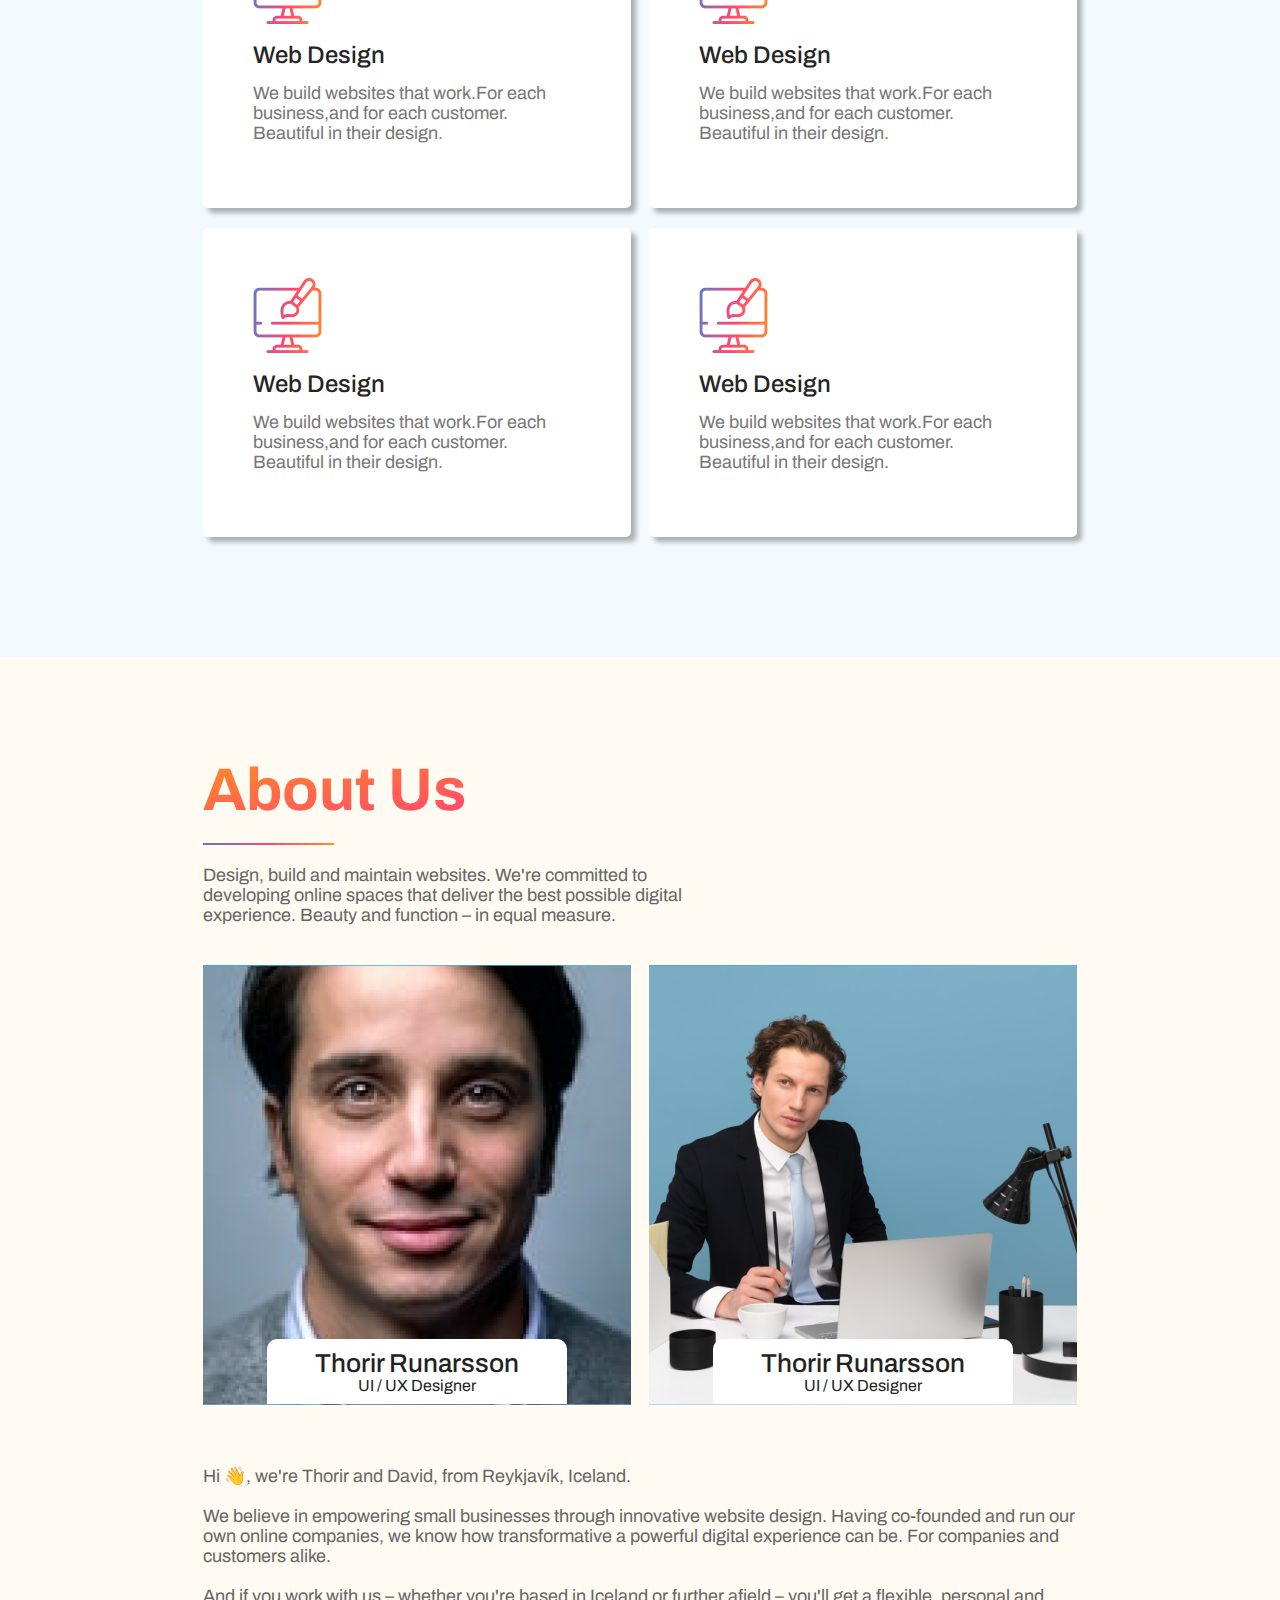
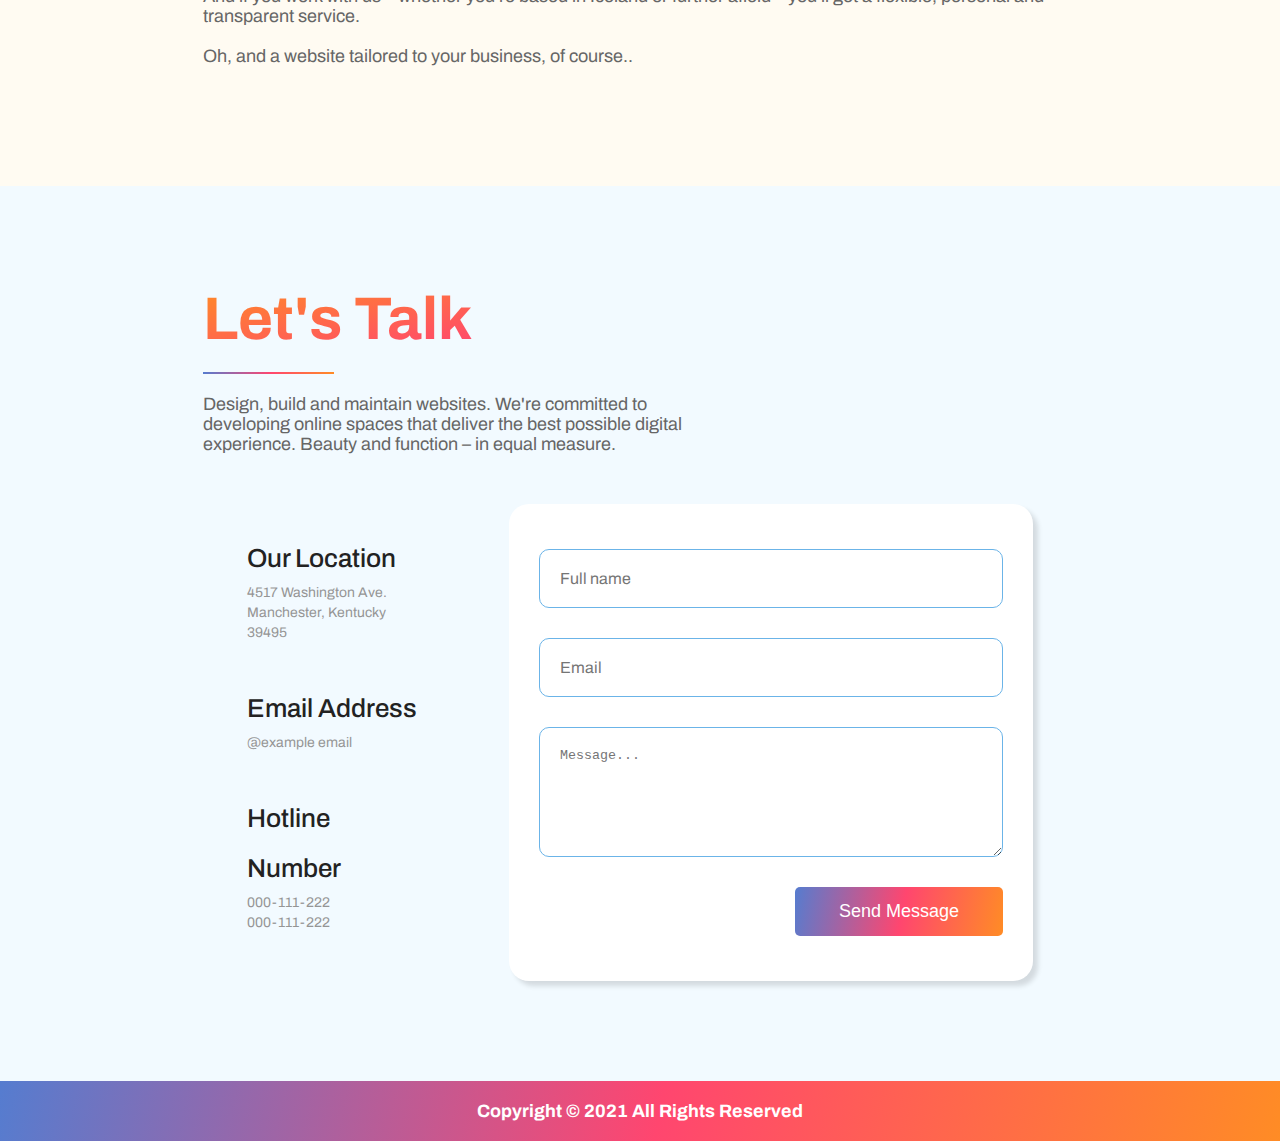
==== commit 1141af47: "Update index.html" ====
--- a/start_up_project/index.html
+++ b/start_up_project/index.html
@@ -44,7 +44,7 @@
                                     <a class="nav_link scroll-link" href="#">Services</a>
                                 </li>
                                 <li class="nav_item">
-                                    <a class="nav_link scroll-link" href="#">Out Works</a>
+                                    <a class="nav_link scroll-link" href="#">Our Works</a>
                                 </li>
                                 <li class="nav_item">
                                     <a class="nav_link scroll-link" href="#">Process</a>
@@ -432,4 +432,4 @@
         <!--Script-->
         <script src="assets/js/main.js"></script>
     </body>
-</html>+</html>
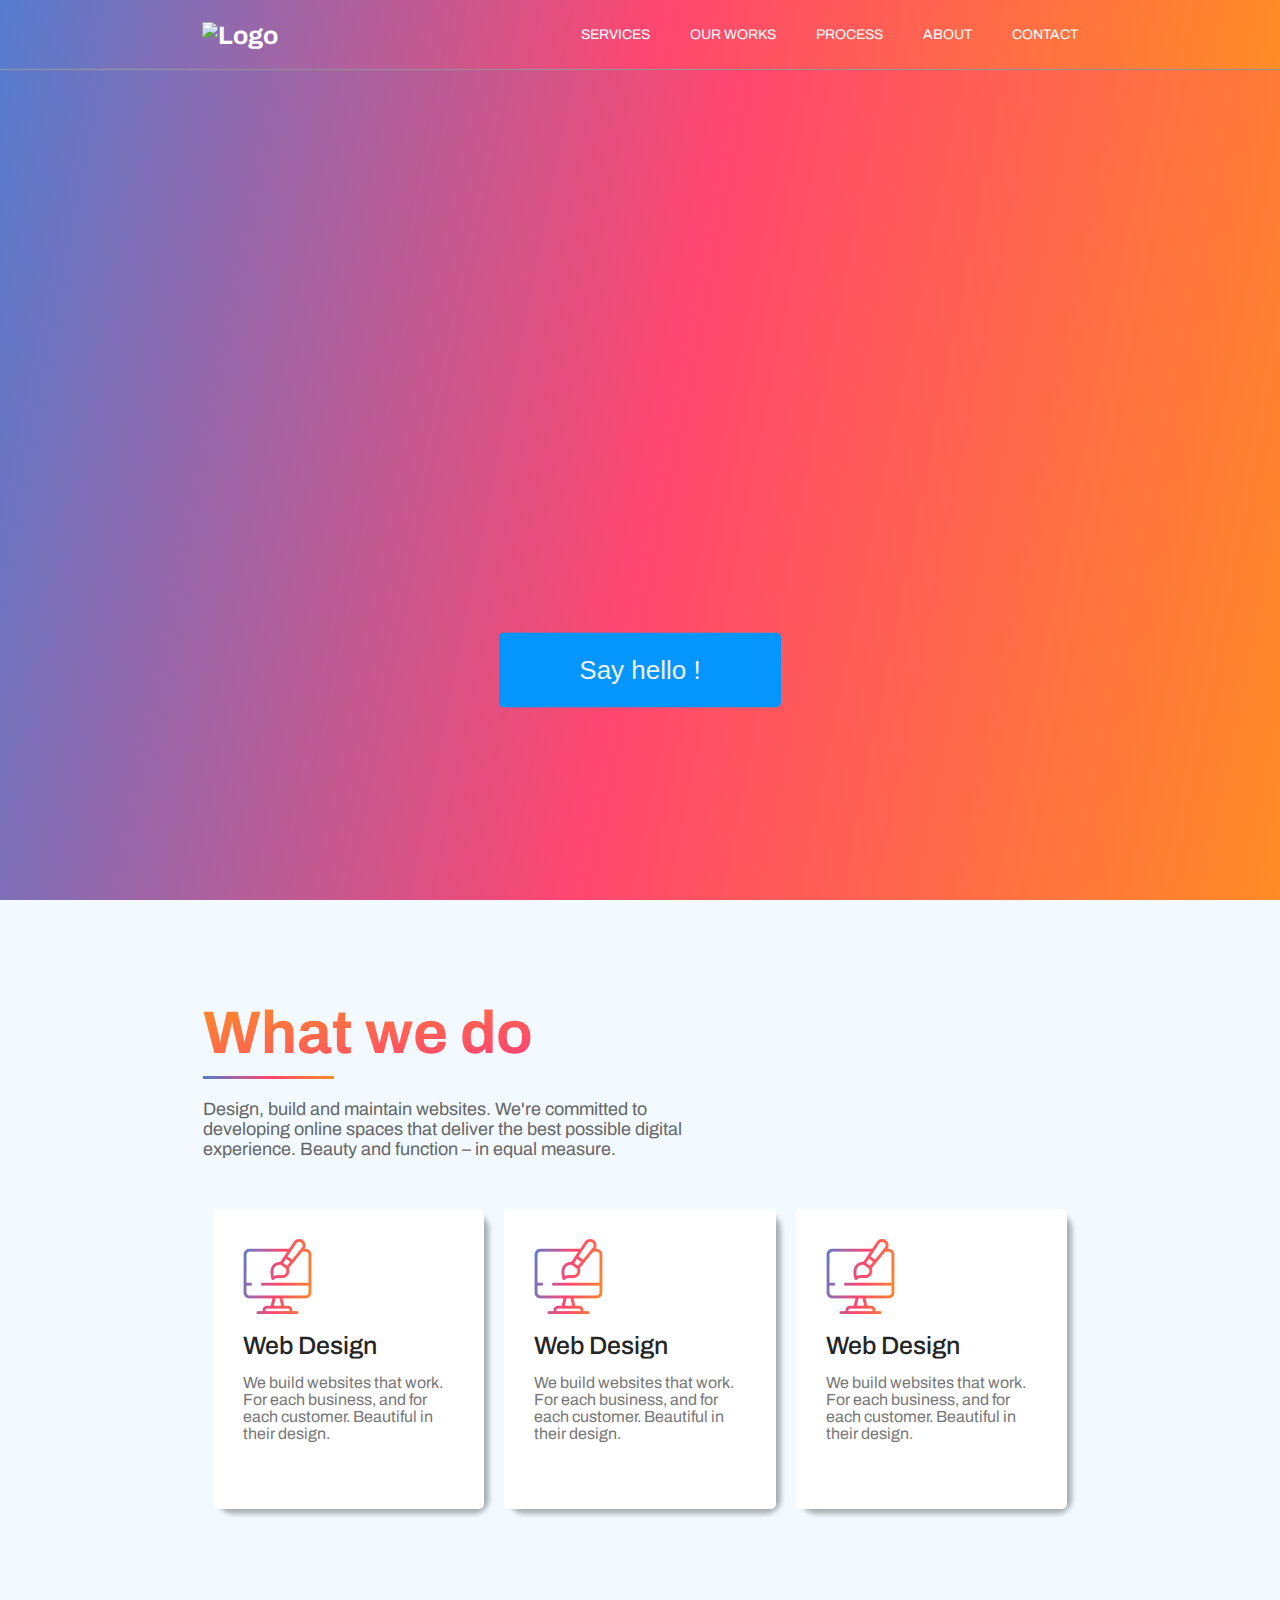
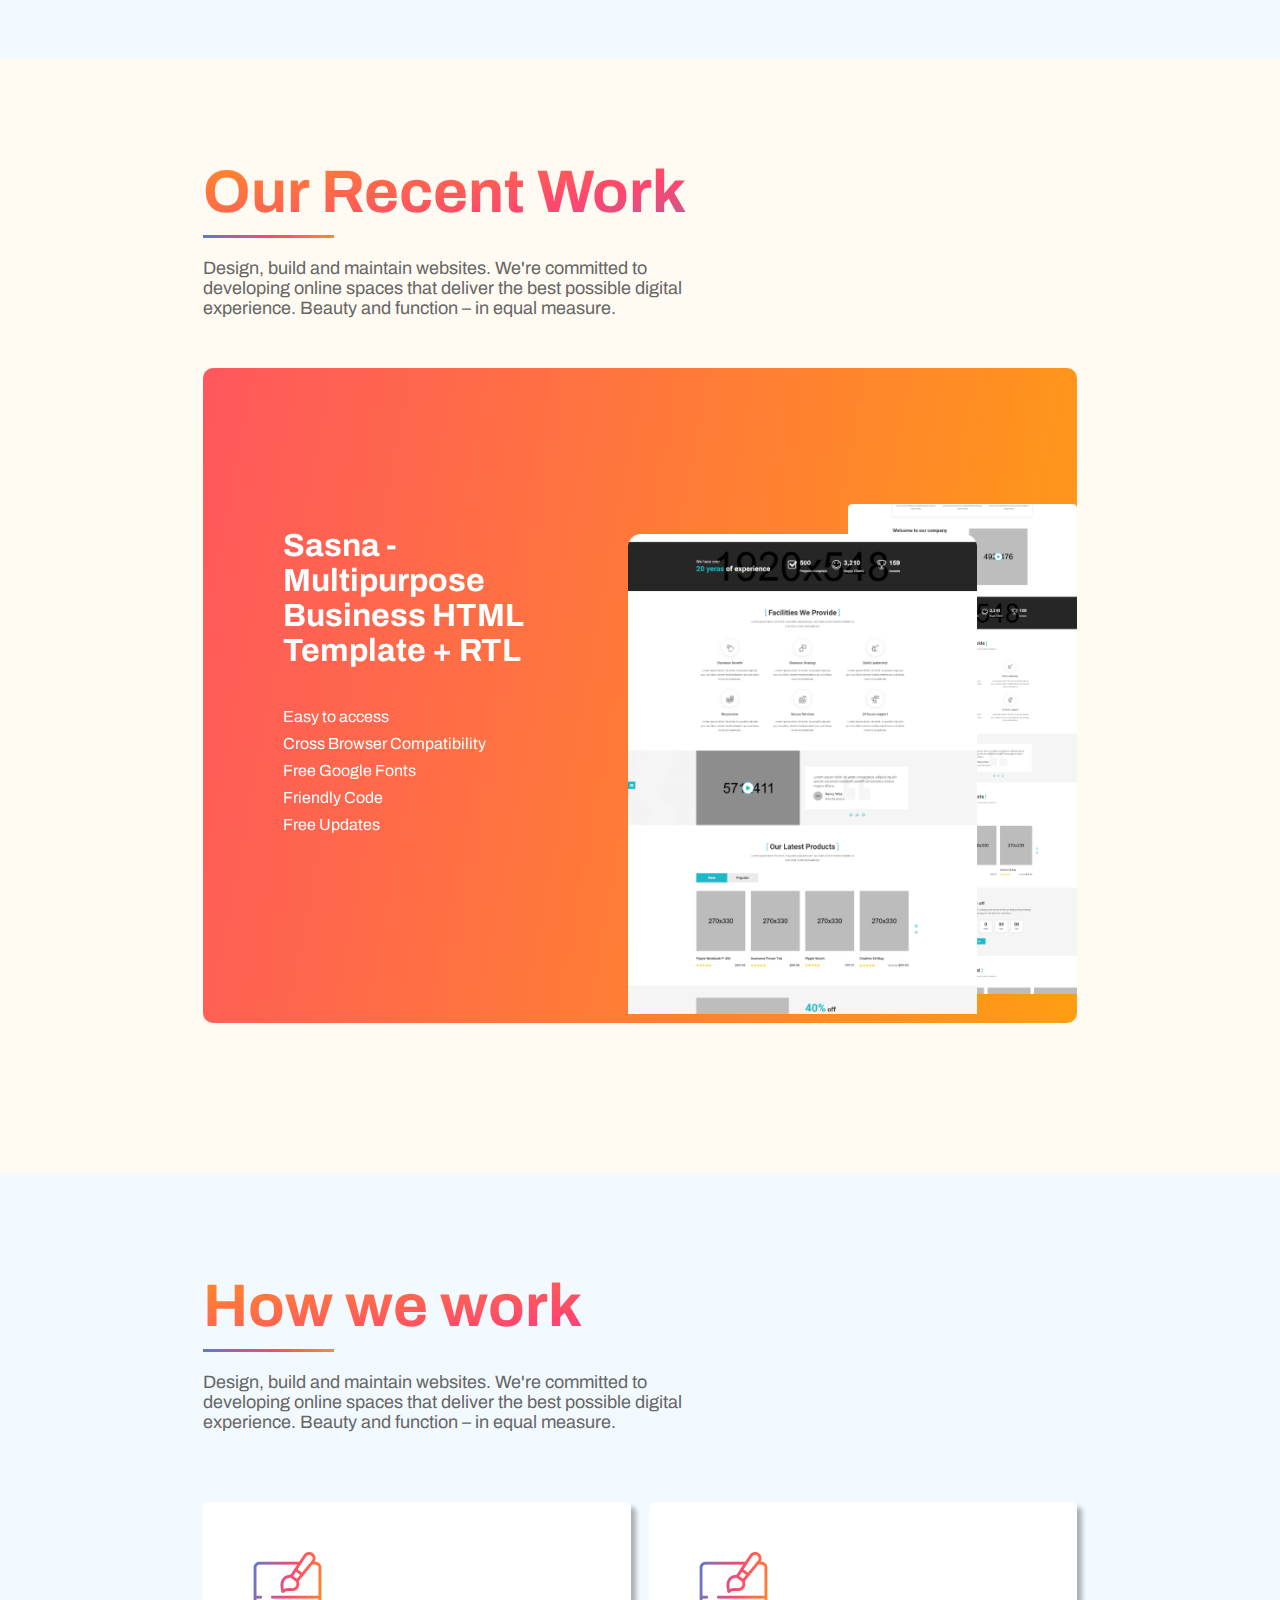
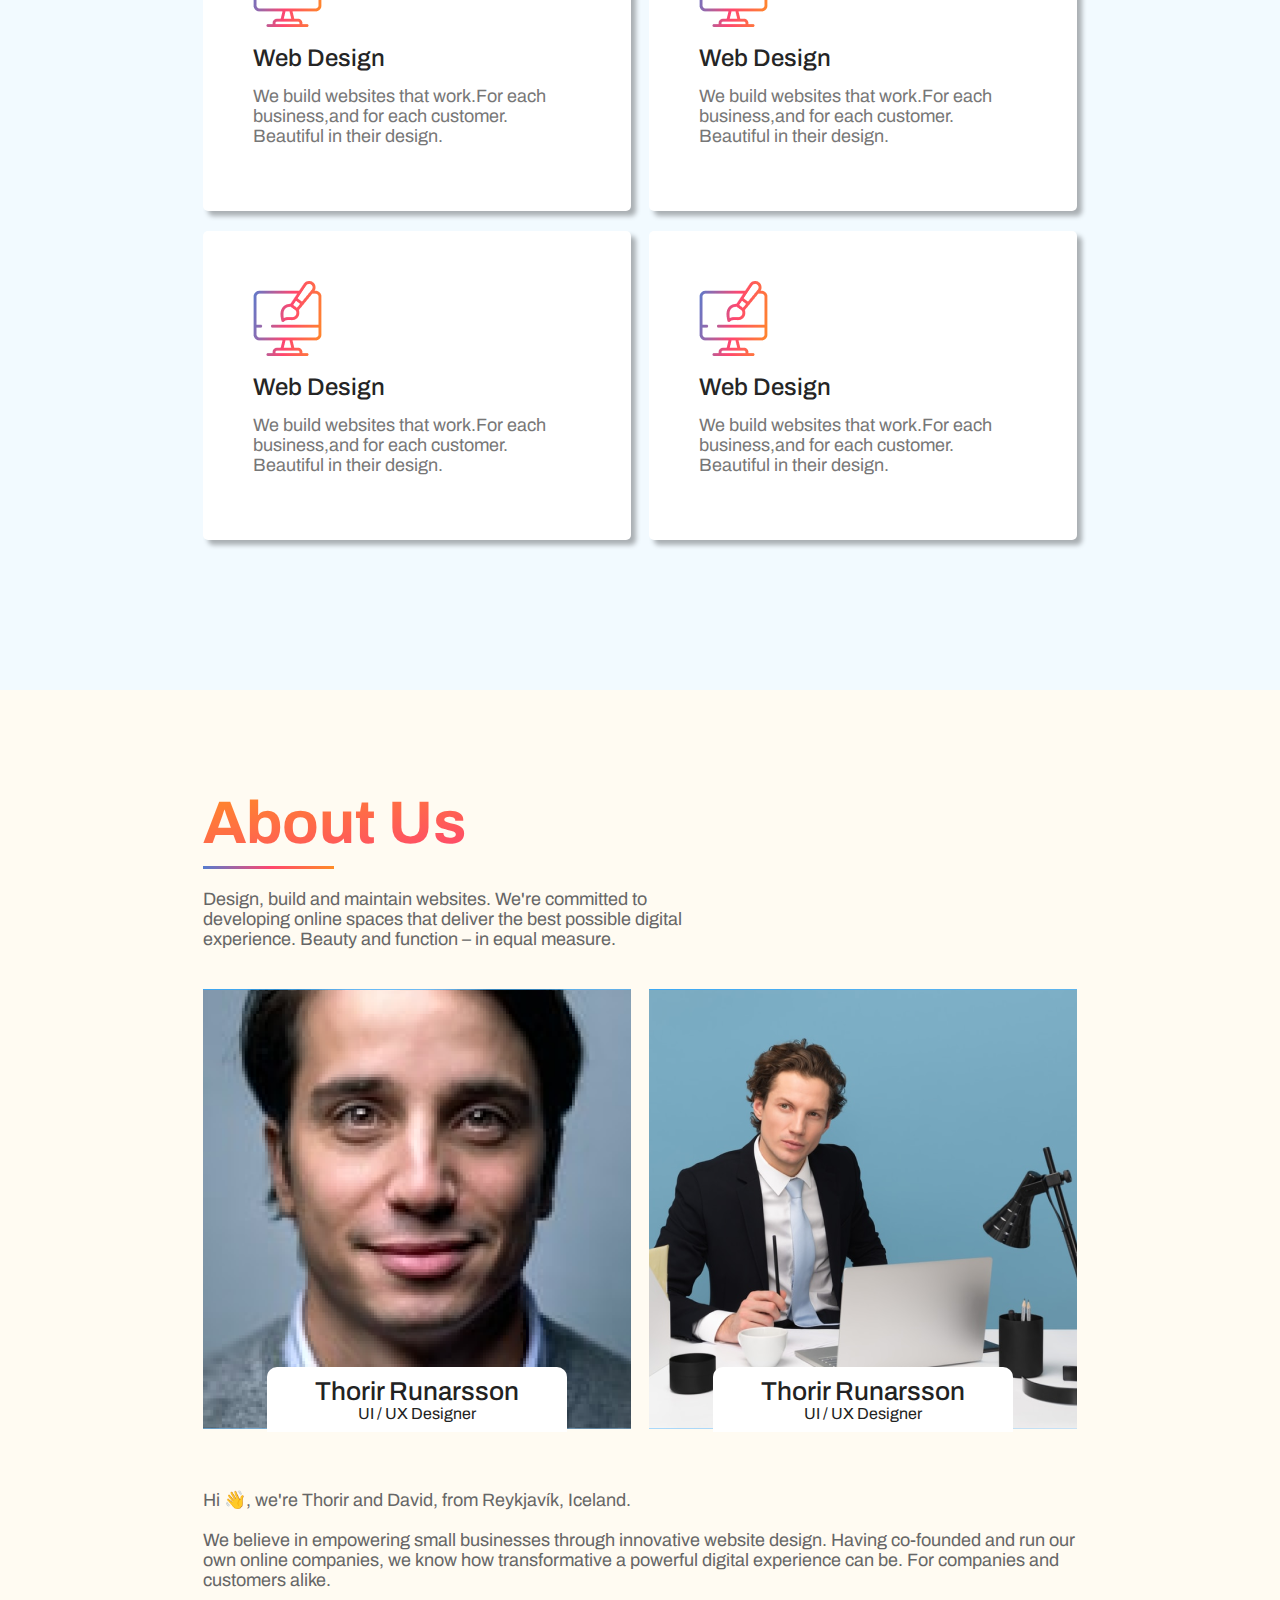
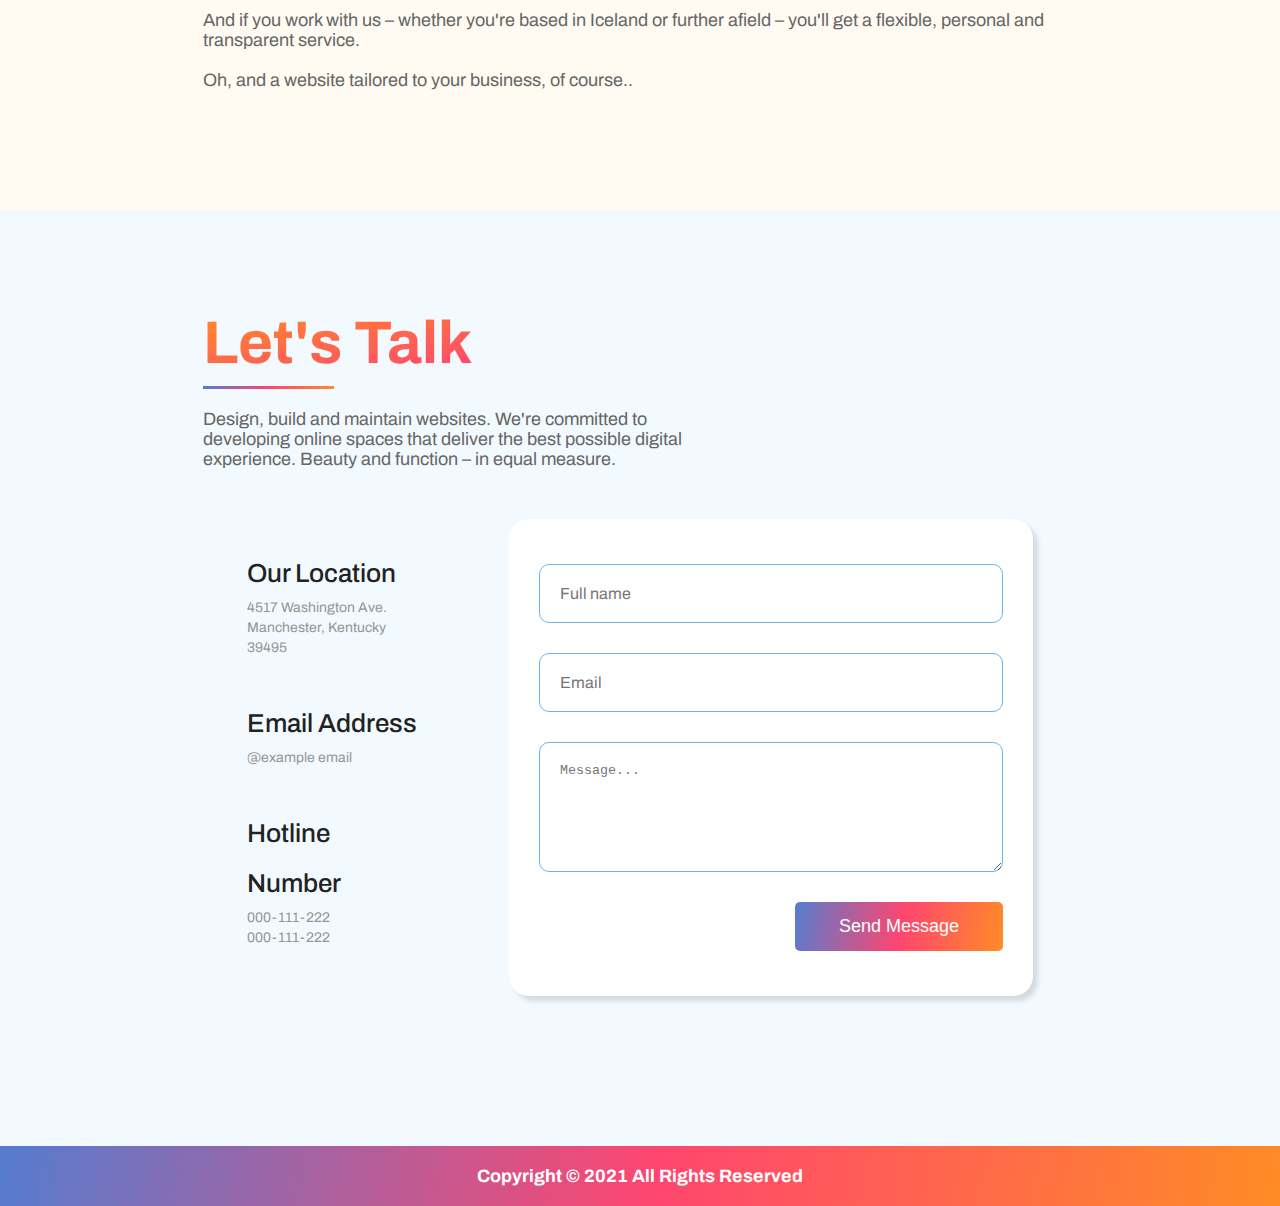
==== commit f97938fd: "Update index.html" ====
--- a/start_up_project/index.html
+++ b/start_up_project/index.html
@@ -34,7 +34,7 @@
 
                         <div class="nav_menu">
                             <div class="menu_top">
-                                <span class="nav_category"><a href="#"><img src="" alt="Logo"></a></span>
+                                <span class="nav_category"><a href="#"><img src="#" alt="Logo"></a></span>
                                 <a href="#" class="close_toggle">
                                     <i class="fa fa-times"></i>
                                 </a>
@@ -91,7 +91,7 @@
                         <div class="card_area">
                             <div class="box">
                                 <div class="box_content">
-                                    <img src="assets/images/Vector.png">
+                                    <img src="assets/images/Vector.png" alt="">
                                     <h2>Web Design</h2>
                                     <p>We build websites that work. For each business, and for each customer. 
                                     Beautiful in their design.</p>
@@ -102,7 +102,7 @@
                         <div class="card_area">
                             <div class="box">
                                 <div class="box_content">
-                                    <img src="assets/images/Vector.png">
+                                    <img src="assets/images/Vector.png" alt="">
                                     <h2>Web Design</h2>
                                     <p>We build websites that work. For each business, and for each customer. 
                                     Beautiful in their design.</p>
@@ -113,7 +113,7 @@
                         <div class="card_area">
                             <div class="box">
                                 <div class="box_content">
-                                    <img src="assets/images/Vector.png">
+                                    <img src="assets/images/Vector.png" alt="">
                                     <h2>Web Design</h2>
                                     <p>We build websites that work. For each business, and for each customer. 
                                     Beautiful in their design.</p>
@@ -134,7 +134,7 @@
                         <p>Design, build and maintain websites. 
                             We're committed to developing online spaces that deliver 
                             the best possible digital experience. Beauty and function 
-                            – in equal measure..</p>
+                            – in equal measure.</p>
                     </div>
                     <div class="glide" id="glide_1">
                         <div class="glide__track" data-glide-el="track">
@@ -271,7 +271,7 @@
                         <div class="process_container">
                             <div class="process_box">
                                 <div class="process_logo">
-                                    <img src="assets/images/Vector.png">
+                                    <img src="assets/images/Vector.png" alt="">
                                 </div>
                                 <div class="process_content">
                                     <h2>Web Design</h2>
@@ -282,7 +282,7 @@
 
                             <div class="process_box">
                                 <div class="process_logo">
-                                    <img src="assets/images/Vector.png">
+                                    <img src="assets/images/Vector.png" alt="">
                                 </div>
                                 <div class="process_content">
                                     <h2>Web Design</h2>
@@ -295,7 +295,7 @@
                         <div class="process_container">
                             <div class="process_box">
                                 <div class="process_logo">
-                                    <img src="assets/images/Vector.png">
+                                    <img src="assets/images/Vector.png" alt="">
                                 </div>
                                 <div class="process_content">
                                     <h2>Web Design</h2>
@@ -306,7 +306,7 @@
 
                             <div class="process_box">
                                 <div class="process_logo">
-                                    <img src="assets/images/Vector.png">
+                                    <img src="assets/images/Vector.png" alt="">
                                 </div>
                                 <div class="process_content">
                                     <h2>Web Design</h2>
@@ -334,14 +334,14 @@
                     </div>
                     <div class="employee_detail">
                         <div class="employee_bio">
-                            <img src="assets/images/st-1.png">
+                            <img src="assets/images/st-1.png" alt="">
                             <div class="employee_info">
                                 <h3>Thorir Runarsson</h3>
                                 <p>UI / UX Designer</p>
                             </div>
                         </div>
                         <div class="employee_bio">
-                            <img src="assets/images/st-2.png">
+                            <img src="assets/images/st-2.png" alt="">
                             <div class="employee_info">
                                 <h3>Thorir Runarsson</h3>
                                 <p>UI / UX Designer</p>
--- a/start_up_project/assets/css/style.css
+++ b/start_up_project/assets/css/style.css
@@ -67,7 +67,7 @@
 
 hr{
     width:15%;
-    height:.2rem;
+    height:.3rem;
     text-align:left;
     background:linear-gradient(101.28deg, #0596FD -24.47%, #FF466F 51.55%, #FFAF00 124.47%);
     border:none; 
@@ -83,7 +83,7 @@
     background:-webkit-linear-gradient(101.28deg, #0596FD -24.47%, #FF466F 51.55%, #FFAF00 124.47%);
     -webkit-background-clip: text;
     -webkit-text-fill-color: transparent;
-    margin-bottom: 2rem;
+    margin-bottom: 1rem;
 }
 
 .content p{
@@ -411,17 +411,12 @@
 */
 @media (max-width: 999px){
     .animate  {
-        font-size:5rem;
-        font-weight: 400;
-    }
-}
-
-@media(max-width:568px){
-    .animate  {
         font-size:3rem;
         font-weight: 400;
     }
-
+}
+
+@media(max-width:568px){
     .hero_btn {
         font-weight: 500;
         font-size: 1.6rem;
@@ -467,7 +462,6 @@
     transition:.5s;
     cursor:pointer;
     margin:1rem;
-    border-radius:1rem;
 }
 
 
@@ -728,7 +722,7 @@
 }
 
 .process_detail{
-    padding:2rem 0;
+    padding:5rem 0;
 }
 .process_container{
     width:100%;
@@ -865,17 +859,13 @@
     display:block;
 }
 
-.employee_bio img img{
-    object-fit:cover;
-}
-
 .employee_info{
     width:70%;
     margin:auto;
     background: var(--white);
     text-align: center;
     position:absolute;
-    top: 85%;
+    top: 86%;
     left: 15%;
     padding: 1rem 0;
     border-top-left-radius: 1rem;
@@ -952,7 +942,7 @@
     display:flex;
     justify-content: space-around;
     align-items: center;
-    padding-top: 5rem;
+    padding: 5rem 0;
     width:100%;
 }
 
@@ -1105,4 +1095,4 @@
     .footer .footer_content h2{
         font-size:1.2rem;
     }
-}+}
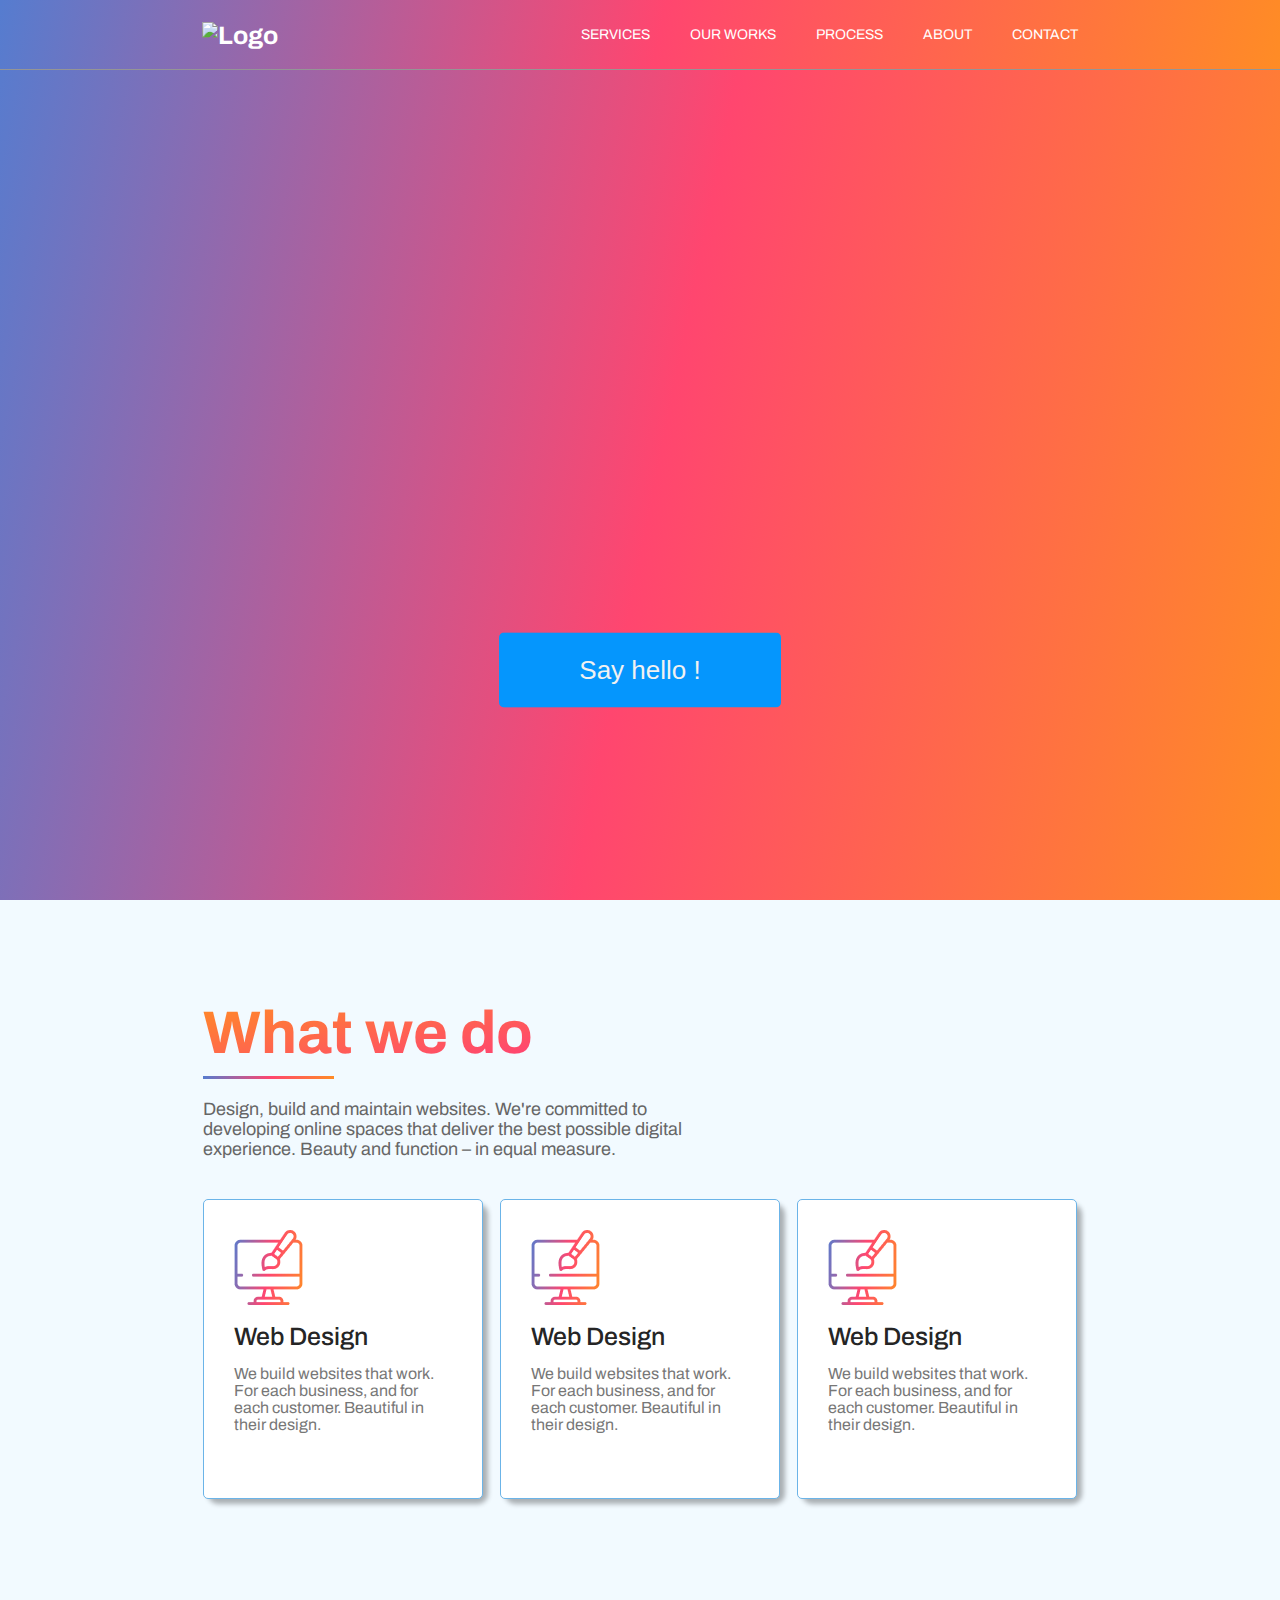
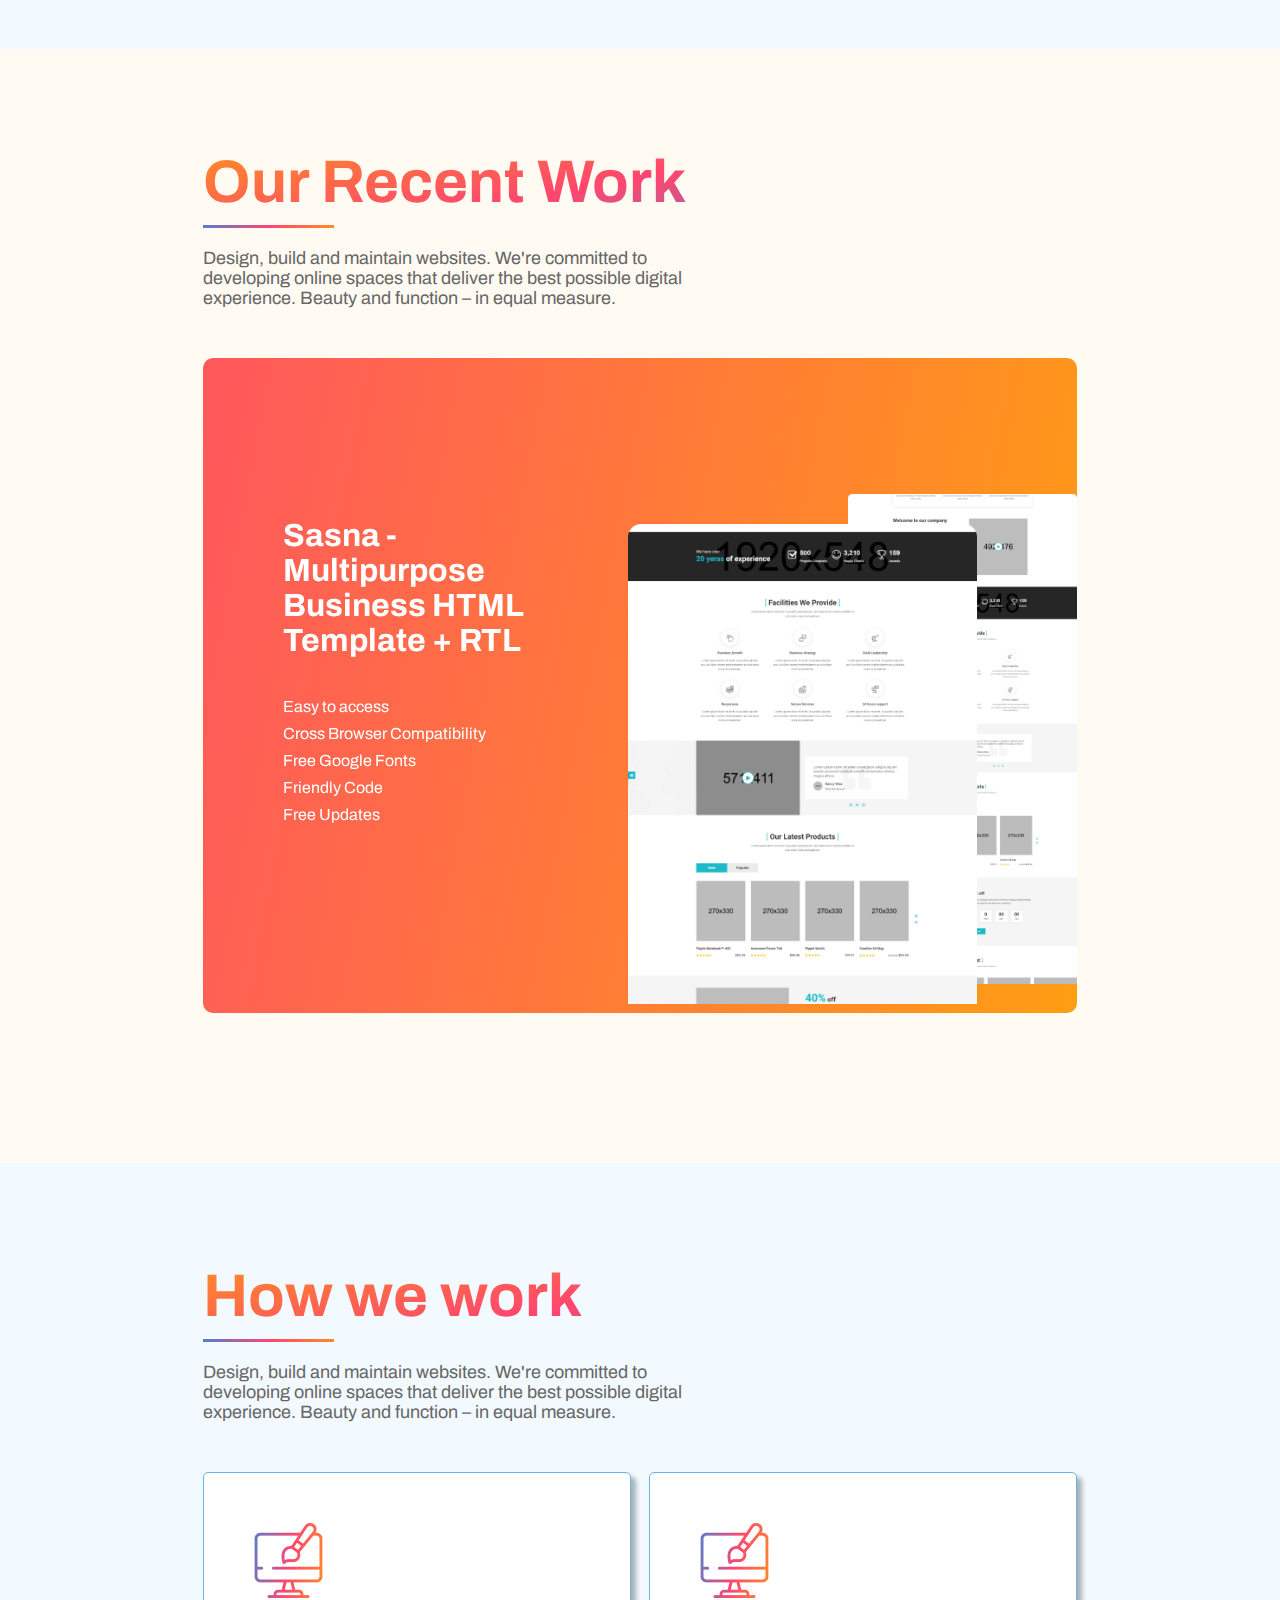
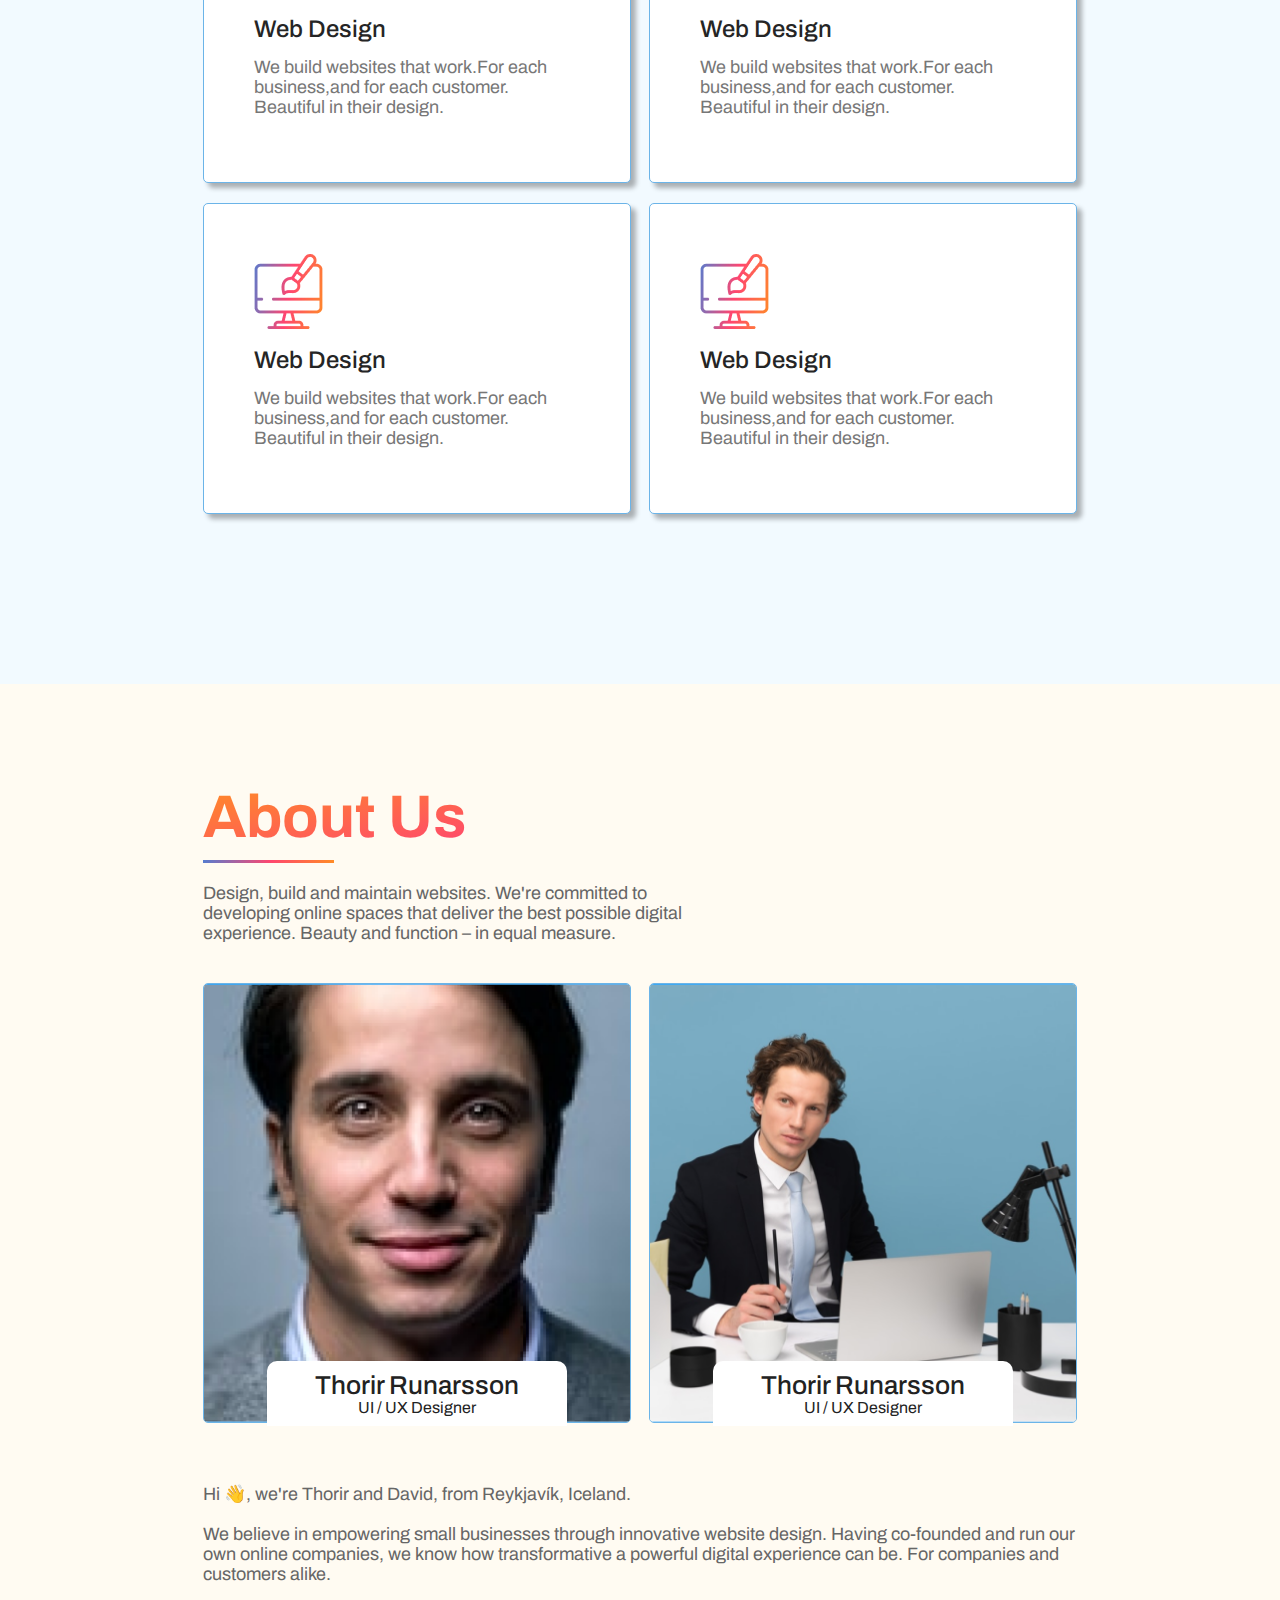
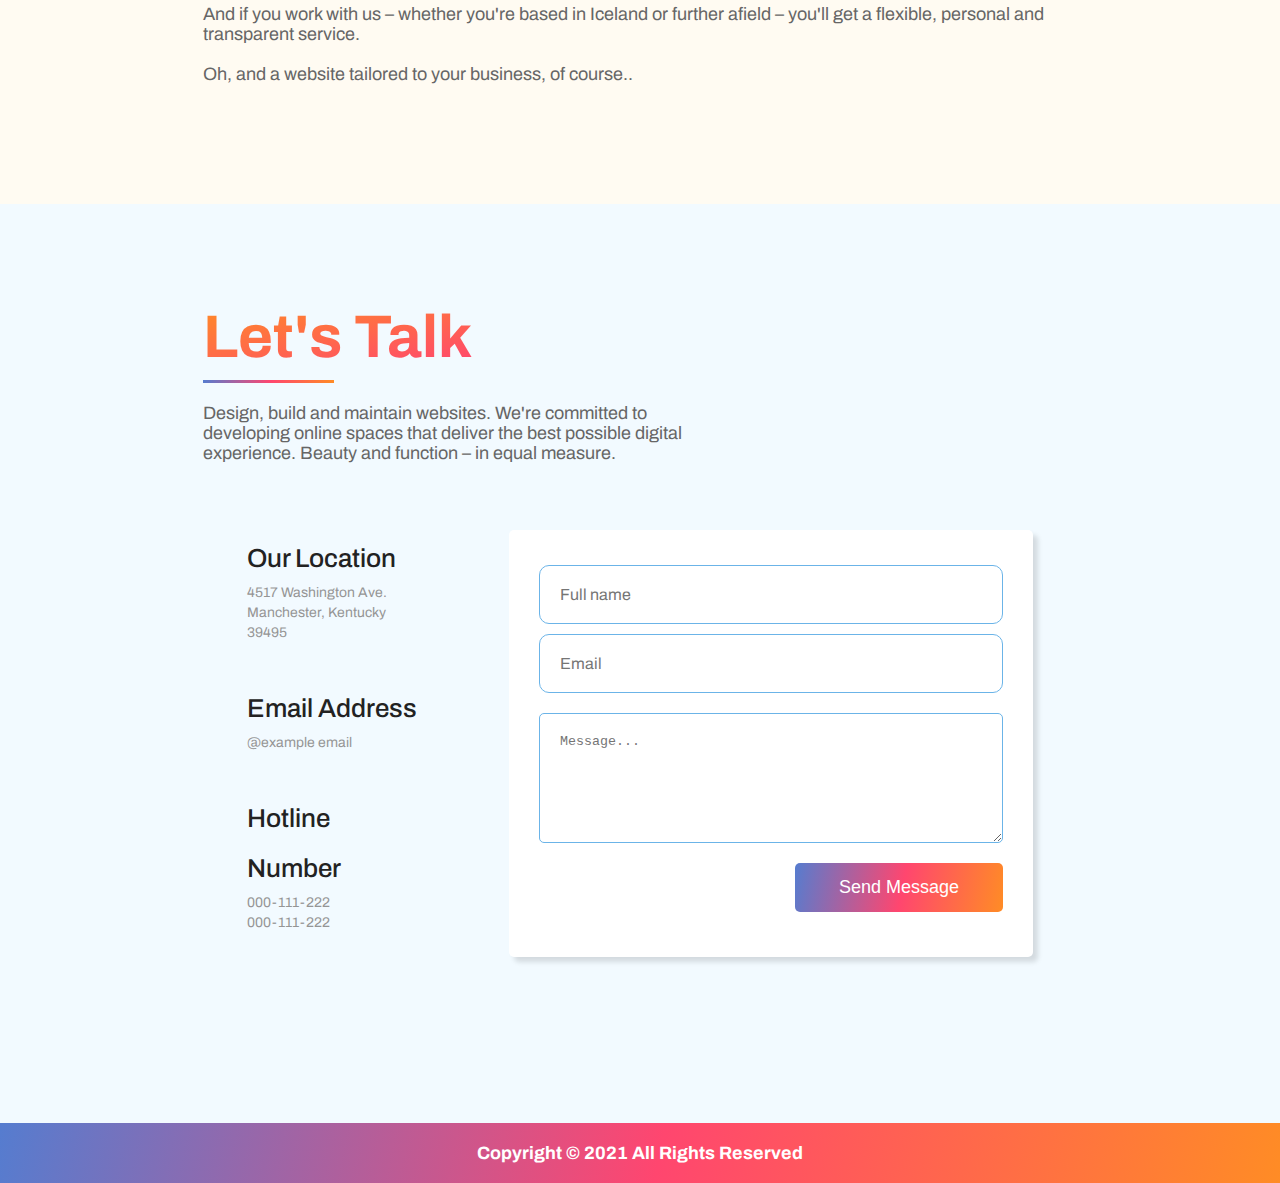
==== commit 7a0985a0: "Update index.html" ====
--- a/start_up_project/index.html
+++ b/start_up_project/index.html
@@ -178,10 +178,10 @@
                                         <div class="project_right">
                                             <div class="project_img-container">
                                                 <div class="first_img">
-                                                    <img class="banner_01" src="assets/images/project_img1.png" alt="Theme Forest Project-1"/>
+                                                    <img class="banner_01" src="assets/images/project_img1.png" alt="Theme Forest Project-2"/>
                                                 </div>
                                                 <div class="second_img">
-                                                    <img class="banner_01" src="assets/images/project_img2.png" alt="Theme Forest Project-1"/>
+                                                    <img class="banner_01" src="assets/images/project_img2.png" alt="Theme Forest Project-2"/>
                                                 </div>
                                             </div>
                                         </div>
@@ -202,10 +202,10 @@
                                         <div class="project_right">
                                             <div class="project_img-container">
                                                 <div class="first_img">
-                                                    <img class="banner_01" src="assets/images/project_img1.png" alt="Theme Forest Project-1"/>
+                                                    <img class="banner_01" src="assets/images/project_img1.png" alt="Theme Forest Project-3"/>
                                                 </div>
                                                 <div class="second_img">
-                                                    <img class="banner_01" src="assets/images/project_img2.png" alt="Theme Forest Project-1"/>
+                                                    <img class="banner_01" src="assets/images/project_img2.png" alt="Theme Forest Project-3"/>
                                                 </div>
                                             </div>
                                         </div>
@@ -226,10 +226,10 @@
                                         <div class="project_right">
                                             <div class="project_img-container">
                                                 <div class="first_img">
-                                                    <img class="banner_01" src="assets/images/project_img1.png" alt="Theme Forest Project-1"/>
+                                                    <img class="banner_01" src="assets/images/project_img1.png" alt="Theme Forest Project-4"/>
                                                 </div>
                                                 <div class="second_img">
-                                                    <img class="banner_01" src="assets/images/project_img2.png" alt="Theme Forest Project-1"/>
+                                                    <img class="banner_01" src="assets/images/project_img2.png" alt="Theme Forest Project-4"/>
                                                 </div>
                                             </div>
                                         </div>
--- a/start_up_project/assets/css/style.css
+++ b/start_up_project/assets/css/style.css
@@ -16,7 +16,7 @@
     --balck5:#212529;
     --orange:#eb0028;
     --white:#fff;
-    --yellow2: rgba(255, 175, 0, 0.05);;
+    --yellow2: rgba(255, 175, 0, 0.05);
     --grey:#959595;
     --grey2:#666;
     --grey3:#ccc;
@@ -452,39 +452,46 @@
 }
 
 
-.course_card .box{
+.course_card .card_area{
+    flex:0 0 32%;
+}
+
+
+.course_card .card_area .box{
     height:300px;
     box-shadow: inset 5px 5px 5px rgba(0,0,0,0.2),
                 inset -5px -5px 15px rgba(255,255,255,0.1),
                 5px 5px 5px rgba(0,0,0,0.3),
                 -5px -5px 15px rgba(255,255,255,0.1);
     border-radius:1.5rem;
-    transition:.5s;
     cursor:pointer;
-    margin:1rem;
-}
-
-
-.course_card .box .box_content{
+    margin-bottom:1rem;
+    border-radius:1rem;
+}
+
+
+.course_card .card_area .box .box_content{
     height:100%;
     padding:3rem;
     background-color: var(--white2);
     border-radius:.5rem;
-}
-
-
-.course_card .box .box_content h2{
+    border:1px solid var(--sky2);
+}
+
+
+.course_card .card_area .box .box_content h2{
     font-weight:500;
     font-size:2.5rem;
     color:var(--black3);
     margin-top:1.5rem;
 }
 
-.course_card .box .box_content p{
+.course_card .card_area .box .box_content p{
     font-size:1.6rem;
     color:var(--grey4);
     margin-top:1.5rem;
 }
+
 
 
 /*
@@ -684,25 +691,21 @@
     }    
 }
   
-@media (max-width: 567px) {
+@media (max-width: 568px) {
     .project_center{
-        height:50rem;
+        height:40rem;
     }
 
     .project_right {
         display: none;  
     }
     
-    .glide__arrow--left {
-        left: 30%;
-    }
-    
-    .glide__arrow--right {
-        position: absolute;
-        left: 50%;
-    }
-    
-    
+    .project_left h1 {
+        font-size:1.6rem;
+    }
+    .project_left ul li{
+        font-size:1.2rem;
+    }
 }
 
 
@@ -737,7 +740,8 @@
     flex:0 0 49%;
     height:auto;
     border-radius: .5rem;
-    margin-top: 2rem;
+    border:1px solid var(--sky2);
+    margin-bottom: 2rem;
     background-color: var(--white2);
     cursor: pointer;
     box-shadow: 5px 5px 5px rgba(0,0,0,0.3),
@@ -779,13 +783,9 @@
         width:100%;
         margin-bottom:2rem;
     }
-
-    .process__box:not(:last-child){
-        margin-right: 0rem;
-    }
-}
-
-@media (max-width:567px){
+}
+
+@media (max-width:568px){
     .process{
         margin:0;
         position: relative;
@@ -802,10 +802,6 @@
         justify-content: space-around;
         height:15rem;
     }
-     
-    .process_content{
-        flex:0 0 60%;
-    }
 
     .process_content h2{
         flex:0 0 60%;
@@ -814,13 +810,6 @@
 
     .process_content p{
         font-size:1.2rem;
-    }
-
-    .process_content a:link,
-    .process_content a:visited {
-       font-weight: 500;
-       font-size:1.2rem;
-       padding:.3rem .8rem;
     }
 }
 
@@ -857,6 +846,8 @@
     height:440px;
     object-fit: cover;
     display:block;
+    border: 1px solid var(--sky2);
+    border-radius: .5rem;
 }
 
 .employee_info{
@@ -904,7 +895,7 @@
     }
 }
 
-@media (max-width: 568px){
+@media (max-width: 567px){
     .employee_bio img{
         height:250px;
     }
@@ -974,12 +965,12 @@
     height:400;
     padding:3rem;
     box-shadow: 5px 5px 5px rgba(0, 0, 0, .125);
-    border-radius: 2rem;;
+    border-radius: .5rem;;
     background-color: var(--white);
 }
 
 .contact_process .right_column .input_field{
-    margin-bottom: 1.5rem;
+    margin-bottom: .5rem;
     display:flex;
     align-items: center;
 }
@@ -987,7 +978,7 @@
 .right_column .input_field input{
     width:100%;
     padding:2rem;
-    margin-top:1.5rem;
+    margin-top:.5rem;
     border-radius: 1rem;
     outline:none;
     border:1px solid var(--sky2);
@@ -1000,7 +991,7 @@
     height:13rem;
     padding:2rem;
     margin-top:1.5rem;
-    border-radius: 1rem;
+    border-radius: .5rem;
     outline:none;
     border:1px solid var(--sky2);
     transition:all .3s ease;
